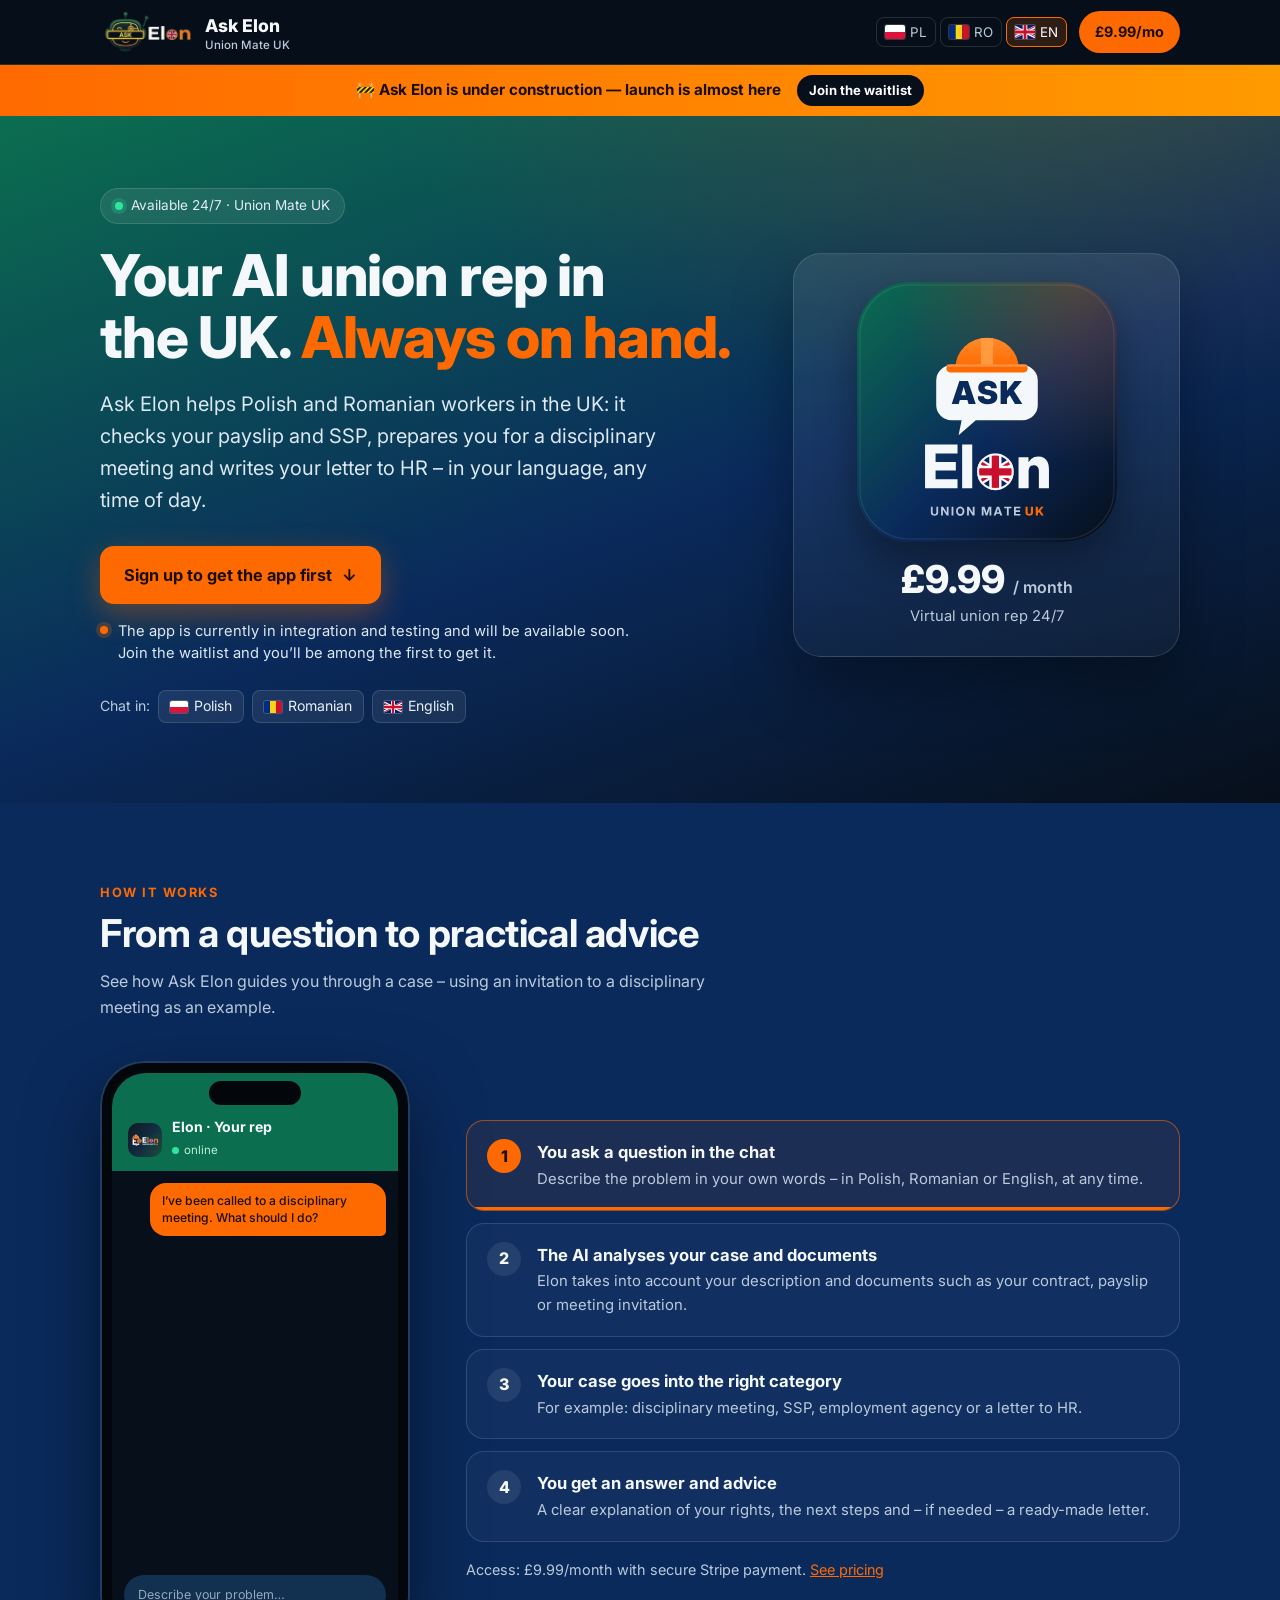
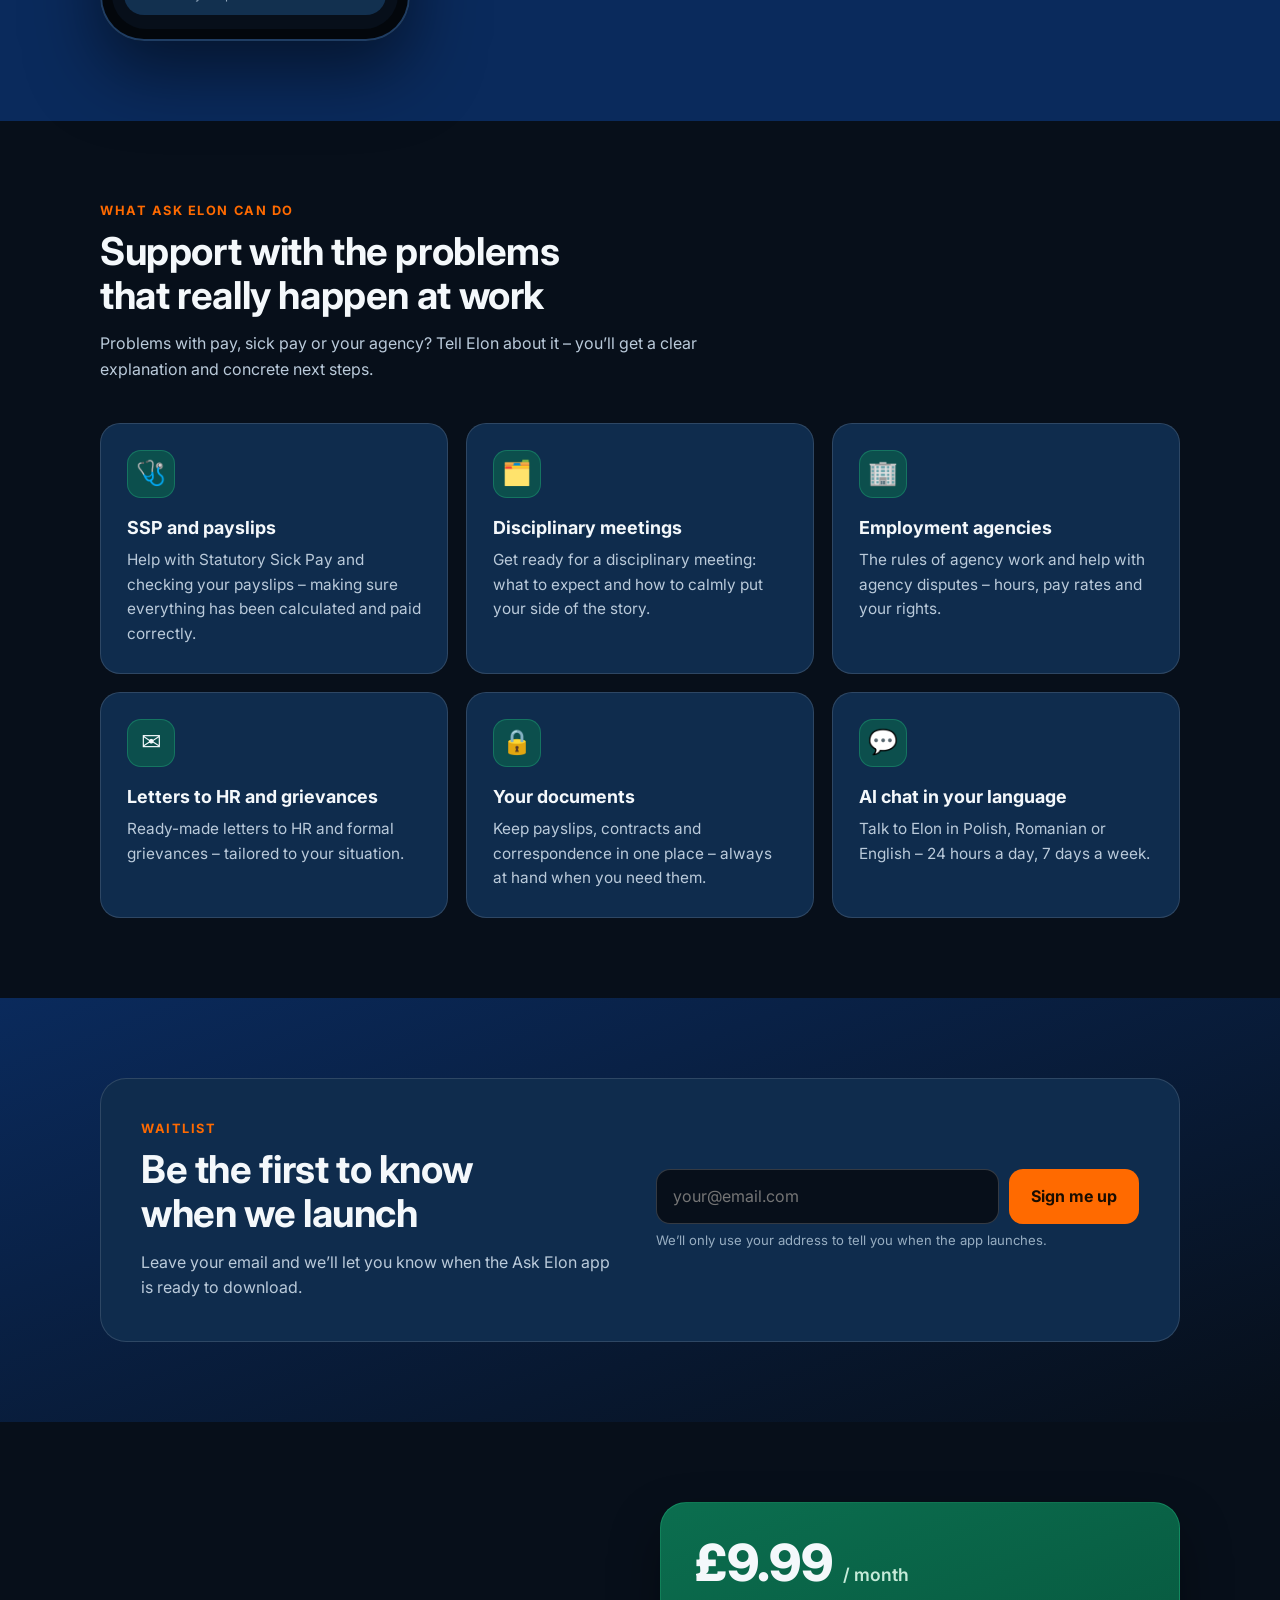
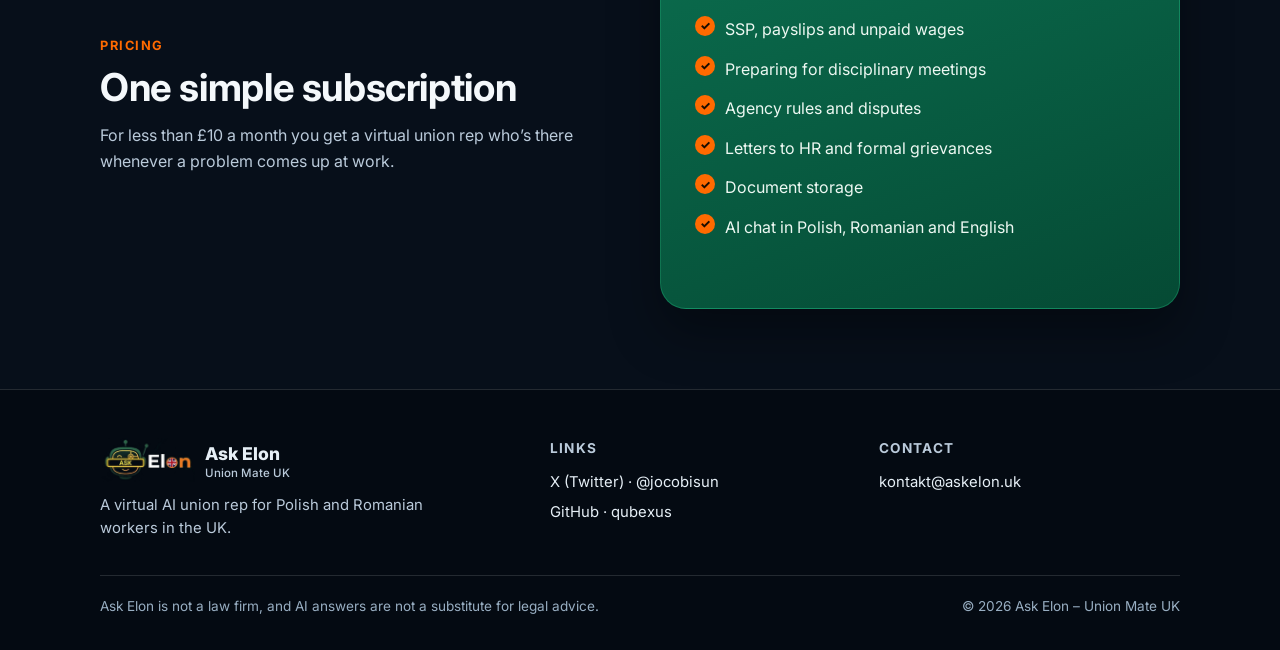
==== index.html @ c4f7a993 "Kontakt: kontakt@askelon.uk; usunięte przyciski Wykup dostęp (cennik i stopka)" ====
<!DOCTYPE html>
<html lang="en">
<head>
<meta charset="utf-8">
<meta name="viewport" content="width=device-width, initial-scale=1">
<title>Ask Elon – Union Mate UK | Your AI union rep in the UK, 24/7</title>
<meta name="description" content="Ask Elon – an AI union rep for Polish and Romanian workers in the UK. SSP, payslips, disciplinary meetings, agencies, letters to HR. 24/7, in Polish, Romanian and English. £9.99/month.">
<meta property="og:title" content="Ask Elon – Union Mate UK">
<meta property="og:description" content="Your AI union rep in the UK, 24/7. £9.99/month.">
<link rel="icon" type="image/png" href="favicon.png">
<link rel="apple-touch-icon" href="favicon.png">
<link rel="preconnect" href="https://fonts.googleapis.com">
<link rel="preconnect" href="https://fonts.gstatic.com" crossorigin>
<link href="https://fonts.googleapis.com/css2?family=Inter:wght@400;500;600;700;800&display=swap" rel="stylesheet">
<style>
:root{--green:#0B6E4F;--orange:#FF6A00;--navy:#0A2A5C;--graphite:#070F1A;--text:#F4F8FB;--muted:#BACADA;--card:#0F2C4D;--line:rgba(255,255,255,.13)}
*{box-sizing:border-box;margin:0;padding:0}
html{scroll-behavior:smooth}
body{font-family:Inter,system-ui,-apple-system,"Segoe UI",Roboto,Arial,sans-serif;background:var(--graphite);color:var(--text);line-height:1.6;-webkit-font-smoothing:antialiased}
a{color:inherit}
.wrap{max-width:1120px;margin:0 auto;padding:0 20px}
.logo{display:block;background:url([data-uri]) center/cover no-repeat}
.brand .logo{width:38px;height:38px;border-radius:10px;flex:none}
.logo-lg{width:100%;max-width:260px;aspect-ratio:1;border-radius:24px;margin:0 auto 18px}
/* nav */
nav{position:sticky;top:0;z-index:10;background:rgba(7,15,26,.88);backdrop-filter:blur(10px);border-bottom:1px solid var(--line)}
nav .wrap{display:flex;align-items:center;justify-content:space-between;height:64px;gap:12px}
.brand{display:flex;align-items:center;gap:10px;text-decoration:none;font-weight:800;font-size:1.1rem;white-space:nowrap}
.brand img{width:38px;height:38px;border-radius:10px}
.brand small{display:block;font-weight:500;font-size:.72rem;color:var(--muted);line-height:1}
.nav-cta{background:var(--orange);color:#1a0d00;text-decoration:none;font-weight:700;font-size:.9rem;padding:9px 16px;border-radius:999px;white-space:nowrap}
/* hero */
header.hero{position:relative;overflow:hidden;background:radial-gradient(1200px 600px at 85% -10%,rgba(255,106,0,.18),transparent 60%),linear-gradient(160deg,var(--green) 0%,var(--navy) 55%,var(--graphite) 100%)}
.hero .wrap{display:grid;grid-template-columns:1.25fr .75fr;gap:48px;align-items:center;padding-top:72px;padding-bottom:80px}
.pill{display:inline-flex;align-items:center;gap:8px;background:rgba(255,255,255,.08);border:1px solid var(--line);padding:6px 14px;border-radius:999px;font-size:.85rem;color:#E1ECF5;margin-bottom:20px}
.dot{width:8px;height:8px;border-radius:50%;background:#2EE59D;box-shadow:0 0 0 4px rgba(46,229,157,.2)}
h1{text-wrap:balance;font-size:clamp(2.1rem,5.2vw,3.6rem);line-height:1.08;font-weight:800;letter-spacing:-.02em}
h1 em{font-style:normal;color:var(--orange)}
.lead{font-size:clamp(1.05rem,2.2vw,1.25rem);color:#DCE8F2;margin:20px 0 30px;max-width:560px}
.btns{display:flex;flex-wrap:wrap;gap:12px;align-items:center}
.btns .btn{min-height:58px;box-sizing:border-box}
.btn{display:inline-flex;align-items:center;justify-content:center;gap:10px;font-weight:700;font-size:1.02rem;padding:15px 24px;border-radius:14px;text-decoration:none;transition:transform .15s,box-shadow .15s}
.btn-primary{background:var(--orange);color:#1a0d00;box-shadow:0 10px 30px rgba(255,106,0,.35)}
.btn-primary:hover{transform:translateY(-2px);box-shadow:0 14px 34px rgba(255,106,0,.45)}
.btn-soon{background:rgba(255,255,255,.06);color:#D3DFEA;border:1.5px dashed rgba(255,255,255,.28);cursor:pointer;text-decoration:none;transition:background .2s,border-color .2s,color .2s}
.btn-soon:hover,.btn-soon:focus-visible{background:rgba(255,255,255,.12);border-color:var(--orange);color:#fff}
.btn-soon .sep{opacity:.7}
.btn-early{text-align:center;background:var(--orange);color:#1a0d00;border:0;cursor:pointer;text-decoration:none;box-shadow:0 10px 30px rgba(255,106,0,.35);transition:transform .15s,box-shadow .15s}
.btn-early:hover,.btn-early:focus-visible{transform:translateY(-2px);box-shadow:0 14px 34px rgba(255,106,0,.45)}
.btn-early:focus-visible{outline:2px solid #fff;outline-offset:3px}
.btn-early .arr{transition:transform .15s}
.btn-early:hover .arr{transform:translateY(2px)}
.cta-note{display:flex;align-items:flex-start;gap:10px;margin-top:16px;max-width:560px;font-size:.92rem;line-height:1.5;color:#DCE8F2}
.cta-note .dot{flex:none;margin-top:6px;background:var(--orange);box-shadow:0 0 0 4px rgba(255,106,0,.22)}
#lista{scroll-margin-top:64px}
.hero-card img.logo-new{display:block;height:auto;border-radius:20.3%;box-shadow:0 18px 40px rgba(0,0,0,.35)}
.badge-soon{background:#FFD3A6;color:#6B2800;font-size:.7rem;font-weight:800;text-transform:uppercase;letter-spacing:.06em;padding:3px 8px;border-radius:6px}
.langs{display:flex;gap:8px;flex-wrap:wrap;margin-top:26px;font-size:.88rem;color:var(--muted)}
.langs>span{display:inline-flex;align-items:center;gap:6px;background:rgba(255,255,255,.07);border:1px solid var(--line);padding:4px 11px;border-radius:8px;color:#E6EFF6}
.hero-card{background:linear-gradient(180deg,rgba(255,255,255,.08),rgba(255,255,255,.03));border:1px solid var(--line);border-radius:28px;padding:28px;text-align:center;box-shadow:0 30px 60px rgba(0,0,0,.35)}
.hero-card img{width:100%;max-width:260px;border-radius:24px;display:block;margin:0 auto 18px}
.hero-card .price{font-size:2.4rem;font-weight:800;line-height:1}
.hero-card .price small{font-size:1rem;font-weight:600;color:var(--muted)}
.hero-card p{color:var(--muted);font-size:.92rem;margin-top:6px}
/* sections */
section{padding:80px 0}
.eyebrow{color:var(--orange);font-weight:700;text-transform:uppercase;letter-spacing:.12em;font-size:.8rem}
h2{text-wrap:balance;max-width:760px;font-size:clamp(1.7rem,3.6vw,2.4rem);line-height:1.15;margin:8px 0 14px;letter-spacing:-.01em}
.sub{color:var(--muted);max-width:640px}
.grid{display:grid;grid-template-columns:repeat(3,1fr);gap:18px;margin-top:40px}
.card{background:var(--card);border:1px solid var(--line);border-radius:20px;padding:26px;transition:border-color .2s,transform .2s}
.card:hover{border-color:rgba(255,106,0,.5);transform:translateY(-3px)}
.icon{width:48px;height:48px;border-radius:14px;display:grid;place-items:center;font-size:1.5rem;background:rgba(11,110,79,.55);border:1px solid rgba(46,229,157,.25);margin-bottom:16px}
.card h3{font-size:1.12rem;margin-bottom:6px}
.card p{color:var(--muted);font-size:.96rem}
/* pricing */
.pricing{display:grid;grid-template-columns:1fr 1fr;gap:40px;align-items:center}
.price-box{background:linear-gradient(160deg,var(--green),#054A34);border-radius:26px;padding:34px;border:1px solid rgba(46,229,157,.25);box-shadow:0 24px 50px rgba(0,0,0,.35)}
.price-box .amount{font-size:3.2rem;font-weight:800;line-height:1}
.price-box .amount small{font-size:1.1rem;color:#C6EBD9;font-weight:600}
.price-box ul{list-style:none;margin:22px 0 26px}
.price-box li{padding:7px 0 7px 30px;position:relative;color:#EDF8F2}
.price-box li::before{content:"✓";position:absolute;left:0;top:6px;width:20px;height:20px;border-radius:50%;background:var(--orange);color:#1a0d00;font-size:.75rem;font-weight:800;display:grid;place-items:center}
.price-box .btn{width:100%}
/* footer */
footer{background:#040A12;border-top:1px solid var(--line);padding:48px 0 32px;font-size:.93rem}
.foot{display:grid;grid-template-columns:1.4fr 1fr 1fr;gap:28px}
footer h4{font-size:.85rem;text-transform:uppercase;letter-spacing:.1em;color:var(--muted);margin-bottom:12px}
footer ul{list-style:none}
footer li{margin:6px 0}
footer a{text-decoration:none;color:#E6EFF6}
footer a:hover{color:var(--orange)}
.disclaimer{margin-top:34px;padding-top:20px;border-top:1px solid var(--line);color:#98AEC2;font-size:.85rem;display:flex;flex-wrap:wrap;justify-content:space-between;gap:10px}
/* how / walkthrough */
.how{background:var(--navy)}
.demo{display:grid;grid-template-columns:auto 1fr;gap:56px;align-items:center;margin-top:40px}
.phone{width:310px;height:580px;border-radius:44px;background:#03070C;padding:12px;box-shadow:0 30px 70px rgba(0,0,0,.5),inset 0 0 0 2px #1F3D63;position:relative}
.phone::before{content:"";position:absolute;top:20px;left:50%;width:92px;height:24px;margin-left:-46px;border-radius:14px;background:#03070C;z-index:3}
.screen{height:100%;border-radius:34px;overflow:hidden;background:var(--graphite);display:flex;flex-direction:column}
.ph-head{display:flex;align-items:center;gap:10px;padding:46px 16px 10px;background:var(--green);flex:none}
.ph-head .logo{width:34px;height:34px;border-radius:10px;flex:none}
.ph-head b{display:block;font-size:.88rem;line-height:1.2}
.ph-head small{font-size:.72rem;color:#B5F2D7}
.ph-head small::before{content:"";display:inline-block;width:7px;height:7px;border-radius:50%;background:#2EE59D;margin-right:5px}
.ph-body{flex:1;min-height:0;overflow:hidden;padding:12px 12px 8px;display:flex;flex-direction:column;gap:8px;font-size:.76rem;line-height:1.42}
.ph-in{flex:none;margin:0 12px 14px;padding:10px 14px;border-radius:999px;background:#12304F;color:#93A8BE;font-size:.78rem}
.bub{max-width:90%;padding:9px 12px;border-radius:16px}
.bub.user{align-self:flex-end;background:var(--orange);color:#1a0d00;border-bottom-right-radius:5px;font-weight:500}
.bub.ai{background:#143A66;border:1px solid var(--line);border-bottom-left-radius:5px}
.bub.ai ul{list-style:none;margin:5px 0}
.bub.ai li{padding-left:13px;position:relative;margin:3px 0}
.bub.ai li::before{content:"";position:absolute;left:2px;top:.6em;width:5px;height:5px;border-radius:50%;background:var(--orange)}
.docs{display:flex;flex-direction:column;gap:6px;align-self:flex-start;position:relative;overflow:hidden;border-radius:12px}
.doc{display:flex;align-items:center;gap:7px;padding:7px 11px;border-radius:10px;background:#0E2E52;border:1px solid var(--line);font-size:.74rem;color:#DAE6F0}
.scan{position:absolute;left:0;top:0;width:100%;height:100%;background:linear-gradient(180deg,transparent,rgba(46,229,157,.35) 45%,rgba(46,229,157,.6) 50%,transparent 55%);transform:translateY(-100%);opacity:0;pointer-events:none}
.cat{align-self:flex-start;display:inline-flex;align-items:center;gap:6px;padding:6px 12px;border-radius:999px;background:rgba(255,106,0,.15);border:1px solid rgba(255,106,0,.6);color:#FFB06B;font-weight:700;font-size:.74rem}
.slot{display:grid}
.slot>*{grid-area:1/1}
.typing{align-self:start;display:inline-flex;gap:5px;padding:12px 14px;border-radius:16px;border-bottom-left-radius:5px;background:#143A66;width:max-content}
.typing i{width:7px;height:7px;border-radius:50%;background:#A9C2DA}
/* states: hidden by default, shown cumulatively by .s1-.s4 on .demo */
.demo .anim{opacity:0;transform:translateY(12px) scale(.97);transition:opacity .5s ease,transform .5s ease}
.demo.s1 .a1,.demo.s2 .a2,.demo.s3 .a3,.demo.s4 .a4{opacity:1;transform:none}
.demo.s4 .typing{opacity:0;transform:scale(.9)}
.demo.s2:not(.s3) .scan{animation:scan 1.6s ease-in-out infinite}
.demo.s2:not(.s4) .typing i{animation:dot 1.2s infinite ease-in-out}
.typing i:nth-child(2){animation-delay:.15s!important}.typing i:nth-child(3){animation-delay:.3s!important}
@keyframes scan{0%{transform:translateY(-100%);opacity:1}100%{transform:translateY(100%);opacity:1}}
@keyframes dot{0%,60%,100%{transform:translateY(0);opacity:.45}30%{transform:translateY(-4px);opacity:1}}
.wsteps{list-style:none;display:flex;flex-direction:column;gap:12px}
.wstep{display:flex;gap:16px;align-items:flex-start;padding:18px 20px;border-radius:18px;border:1px solid var(--line);background:rgba(255,255,255,.03);cursor:pointer;transition:background .3s,border-color .3s;position:relative;overflow:hidden}
.wstep .num{flex:none;display:grid;place-items:center;width:34px;height:34px;border-radius:50%;background:rgba(255,255,255,.08);font-weight:800;transition:background .3s,color .3s}
.wstep h3{font-size:1.04rem;margin-bottom:2px}
.wstep p{color:var(--muted);font-size:.93rem}
.wstep .bar{position:absolute;left:0;bottom:0;height:3px;width:100%;background:var(--orange);transform:scaleX(0);transform-origin:left}
.wstep.active{background:rgba(255,106,0,.08);border-color:rgba(255,106,0,.55)}
.wstep.active .num{background:var(--orange);color:#1a0d00}
.wstep.active .bar{animation:prog var(--dur,3.6s) linear forwards}
.demo.paused .wstep.active .bar{animation-play-state:paused}
@keyframes prog{to{transform:scaleX(1)}}
.how-note{margin-top:16px;color:var(--muted);font-size:.9rem}
.how-note a{color:var(--orange)}
@media (prefers-reduced-motion:reduce){
 .demo .anim,.wstep,.wstep .num{transition:none}
 .scan,.typing{display:none}
 .wstep .bar{display:none}
 .wstep{cursor:default}
 .wstep .num{background:var(--orange);color:#1a0d00}
}
/* build banner */
.build{background:linear-gradient(90deg,var(--orange),#FF9A00);color:#1a0d00}
.build .wrap{display:flex;align-items:center;justify-content:center;gap:10px 16px;flex-wrap:wrap;padding-top:10px;padding-bottom:10px;text-align:center;font-weight:700;font-size:.95rem}
.build a{background:var(--graphite);color:#fff;text-decoration:none;padding:5px 12px;border-radius:999px;font-size:.82rem;white-space:nowrap}
.build a:hover{background:var(--navy)}
/* waitlist */
.waitlist{background:linear-gradient(160deg,var(--navy),var(--graphite))}
.wl-box{background:var(--card);border:1px solid var(--line);border-radius:26px;padding:40px;display:grid;grid-template-columns:1fr 1fr;gap:32px;align-items:center}
.wl-form{display:flex;gap:10px;flex-wrap:wrap}
.wl-form input{flex:1 1 220px;min-width:0;font:inherit;font-size:1rem;padding:14px 16px;border-radius:14px;border:1.5px solid rgba(255,255,255,.18);background:var(--graphite);color:var(--text);outline:none}
.wl-form input:focus{border-color:var(--orange);box-shadow:0 0 0 3px rgba(255,106,0,.25)}
.wl-form input[aria-invalid="true"]{border-color:#FF4D5E}
.wl-form button{flex:0 0 auto;font:inherit;font-weight:700;font-size:1rem;padding:14px 22px;border-radius:14px;border:0;background:var(--orange);color:#1a0d00;cursor:pointer}
.wl-form button:disabled{opacity:.6;cursor:wait}
.wl-msg{margin-top:12px;font-size:.95rem}
.wl-msg:empty{display:none}
.wl-msg.ok{color:#2EE59D}.wl-msg.err{color:#FF8088}.wl-msg.info{color:#FFD3A6}
.wl-note{margin-top:6px;font-size:.82rem;color:#98AEC2}
/* responsive */
@media (max-width:900px){
 .hero .wrap{grid-template-columns:1fr;gap:36px;padding-top:44px;padding-bottom:56px}
 .hero-card{max-width:380px;width:100%;margin:0 auto}
 .grid{grid-template-columns:1fr 1fr}
 .pricing{grid-template-columns:1fr}
 .demo{grid-template-columns:1fr;gap:32px;justify-items:center}
 .wsteps{width:100%;max-width:560px}
 .wl-box{grid-template-columns:1fr;padding:28px}
 .foot{grid-template-columns:1fr 1fr}
 .foot>div:first-child{grid-column:1/-1}
}
@media (max-width:600px){
 section{padding:56px 0}
 .grid{grid-template-columns:1fr}
 .btns .btn{width:100%}
 .nav-cta{padding:8px 13px;font-size:.82rem}
 .brand small{display:none}
 .foot{grid-template-columns:1fr}
 .price-box{padding:26px}
 .wl-box{padding:22px;border-radius:20px}
 .phone{width:300px;height:570px}
 .wstep{padding:14px 16px;gap:12px}
 .wl-form button{width:100%}
 .build .wrap{font-size:.88rem}
 .hero-card{display:flex;align-items:center;gap:18px;text-align:left;padding:18px;border-radius:22px}
 .hero-card .logo-lg{width:110px;max-width:110px;margin:0;border-radius:16px;flex:none}
 .hero-card .price{font-size:1.9rem}
}
/* robot logo in header */
.brand .brand-logo{height:44px;width:auto;border-radius:0;flex:none;display:block}
@media (max-width:600px){.brand .brand-logo{height:36px}}
/* language switcher */
.lang-sw{display:flex;gap:4px;margin-left:auto}
.lang-sw button{display:inline-flex;align-items:center;gap:5px;background:transparent;border:1px solid var(--line);color:var(--muted);font:700 .76rem/1 inherit;font-family:inherit;padding:6px 8px;border-radius:8px;cursor:pointer;transition:background .2s,border-color .2s,color .2s}
.lang-sw button:hover{color:#fff;border-color:rgba(255,255,255,.3)}
.lang-sw button[aria-pressed="true"]{background:rgba(255,106,0,.16);border-color:var(--orange);color:#fff}
.lang-sw button:focus-visible{outline:2px solid var(--orange);outline-offset:2px}
.flag{width:20px;height:14px;border-radius:2px;flex:none;display:block;box-shadow:0 0 0 1px rgba(255,255,255,.18)}
.langs .flag{width:18px;height:12px}
@media (max-width:600px){.lang-sw{gap:3px}.lang-sw button{padding:5px 5px;gap:4px;font-size:.7rem}.lang-sw .flag{width:18px;height:12px}nav .wrap{gap:8px}.nav-cta{padding:8px 11px}}
@media (max-width:420px){.brand>span{position:absolute;width:1px;height:1px;overflow:hidden;clip:rect(0 0 0 0);white-space:nowrap}}
@media (max-width:330px){.lang-sw .code{display:none}}
</style>
</head>
<body>
<svg width="0" height="0" style="position:absolute" aria-hidden="true" focusable="false">
 <symbol id="f-pl" viewBox="0 0 30 20" preserveAspectRatio="none"><rect width="30" height="10" fill="#fff"/><rect y="10" width="30" height="10" fill="#DC143C"/></symbol>
 <symbol id="f-ro" viewBox="0 0 30 20" preserveAspectRatio="none"><rect width="10" height="20" fill="#002B7F"/><rect x="10" width="10" height="20" fill="#FCD116"/><rect x="20" width="10" height="20" fill="#CE1126"/></symbol>
 <symbol id="f-gb" viewBox="0 0 60 30" preserveAspectRatio="xMidYMid slice"><clipPath id="gb-s"><path d="M0,0v30h60V0z"/></clipPath><clipPath id="gb-t"><path d="M30,15h30v15zv15H0zH0V0zV0h30z"/></clipPath><g clip-path="url(#gb-s)"><path d="M0,0v30h60V0z" fill="#012169"/><path d="M0,0 60,30M60,0 0,30" stroke="#fff" stroke-width="6"/><path d="M0,0 60,30M60,0 0,30" clip-path="url(#gb-t)" stroke="#C8102E" stroke-width="4"/><path d="M30,0v30M0,15h60" stroke="#fff" stroke-width="10"/><path d="M30,0v30M0,15h60" stroke="#C8102E" stroke-width="6"/></g></symbol>
</svg>

<nav>
 <div class="wrap">
  <a class="brand" href="#top"><img class="brand-logo" src="logo.webp" width="400" height="185" alt="Ask Elon logo" data-i18n-attr="alt:nav.logo"><span>Ask Elon<small>Union Mate UK</small></span></a>
  <div class="lang-sw" role="group" aria-label="Choose language" data-i18n-attr="aria-label:lang.group"><button type="button" data-lang="pl" lang="pl" aria-label="Polski" aria-pressed="false"><svg class="flag" aria-hidden="true" focusable="false"><use href="#f-pl"/></svg><span class="code">PL</span></button><button type="button" data-lang="ro" lang="ro" aria-label="Română" aria-pressed="false"><svg class="flag" aria-hidden="true" focusable="false"><use href="#f-ro"/></svg><span class="code">RO</span></button><button type="button" data-lang="en" lang="en" aria-label="English" aria-pressed="true"><svg class="flag" aria-hidden="true" focusable="false"><use href="#f-gb"/></svg><span class="code">EN</span></button></div>
  <a class="nav-cta" href="https://buy.stripe.com/5kQ6oIcjCf1m0SWfUYejK04" data-i18n="nav.cta">£9.99/mo</a>
 </div>
</nav>

<div class="build" role="status">
 <div class="wrap"><span data-i18n="build.text">🚧 Ask Elon is under construction — launch is almost here</span><a href="#lista" data-i18n="build.link">Join the waitlist</a></div>
</div>

<header class="hero" id="top">
 <div class="wrap">
  <div>
   <div class="pill"><span class="dot"></span><span data-i18n="hero.pill">Available 24/7 · Union Mate UK</span></div>
   <h1 data-i18n="hero.h1">Your AI union rep in the&nbsp;UK. <em>Always on hand.</em></h1>
   <p class="lead" data-i18n="hero.lead">Ask Elon helps Polish and Romanian workers in the UK: it checks your payslip and SSP, prepares you for a disciplinary meeting and writes your letter to HR – in your language, any time of day.</p>
   <div class="btns">
    <!-- LINK DO SKLEPU: gdy aplikacja będzie w App Store / Google Play, zamień poniższy przycisk „Zapisz się…” (prowadzi do listy oczekujących #lista) na link do sklepu, np.
         <a class="btn btn-primary" href="TUTAJ_WKLEJ_LINK_DO_SKLEPU">Pobierz aplikację</a> — i usuń akapit .cta-note pod przyciskami. -->
    <a class="btn btn-early" href="#lista" id="cta-early" title="Join the waitlist – we’ll let you know as soon as the app is ready" data-i18n-attr="title:cta.title"><span data-i18n="cta.btn">Sign up to get the app first</span><span class="arr" aria-hidden="true">↓</span></a>
   </div>
   <p class="cta-note"><span class="dot" aria-hidden="true"></span><span data-i18n="cta.note">The app is currently in integration and testing and will be available soon. Join the waitlist and you’ll be among the first to get it.</span></p>
   <div class="langs"><span data-i18n="hero.talk" style="background:none;border:0;padding:4px 0;color:inherit">Chat in:</span><span><svg class="flag" aria-hidden="true" focusable="false"><use href="#f-pl"/></svg><b data-i18n="hero.l.pl" style="font-weight:inherit">Polish</b></span><span><svg class="flag" aria-hidden="true" focusable="false"><use href="#f-ro"/></svg><b data-i18n="hero.l.ro" style="font-weight:inherit">Romanian</b></span><span><svg class="flag" aria-hidden="true" focusable="false"><use href="#f-gb"/></svg><b data-i18n="hero.l.en" style="font-weight:inherit">English</b></span></div>
  </div>
  <div class="hero-card">
   <img class="logo-lg logo-new" src="logo-proposal.svg" width="512" height="512" alt="Ask Elon – Union Mate UK">
   <div>
    <div class="price">£9.99 <small data-i18n="per.month">/ month</small></div>
    <p data-i18n="hero.card">Virtual union rep 24/7</p>
   </div>
  </div>
 </div>
</header>

<section class="how" id="jak">
 <div class="wrap">
  <div class="eyebrow" data-i18n="how.eyebrow">How it works</div>
  <h2 data-i18n="how.h2">From a question to practical advice</h2>
  <p class="sub" data-i18n="how.sub">See how Ask Elon guides you through a case – using an invitation to a disciplinary meeting as an example.</p>
  <noscript><style>.demo .anim{opacity:1;transform:none}.demo .typing{display:none}</style></noscript>
  <div class="demo" id="demo">
   <div class="phone" aria-hidden="true">
    <div class="screen">
     <div class="ph-head"><span class="logo"></span><div><b data-i18n="ph.head">Elon · Your rep</b><small>online</small></div></div>
     <div class="ph-body">
      <div class="bub user anim a1" data-i18n="ph.user">I’ve been called to a disciplinary meeting. What should I do?</div>
      <div class="docs anim a2"><div class="doc" data-i18n="ph.doc1">📄 Meeting invitation.pdf</div><div class="doc" data-i18n="ph.doc2">📄 Employment contract.pdf</div><div class="scan"></div></div>
      <div class="cat anim a3" data-i18n="ph.cat">🏷️ Disciplinary meeting</div>
      <div class="slot">
       <div class="typing anim a2"><i></i><i></i><i></i></div>
       <div class="bub ai anim a4" data-i18n="ph.ai">Stay calm – you have clear rights:<ul><li>You can bring a colleague or a trade union rep with you.</li><li>Ask for the allegations and evidence in writing before the meeting.</li><li>Write down your version of events, with dates.</li></ul>Shall I prepare your statement?</div>
      </div>
     </div>
     <div class="ph-in" data-i18n="ph.in">Describe your problem…</div>
    </div>
   </div>
   <div>
    <ol class="wsteps">
     <li class="wstep" data-step="1"><span class="num">1</span><div><h3 data-i18n="step1.h">You ask a question in the chat</h3><p data-i18n="step1.p">Describe the problem in your own words – in Polish, Romanian or English, at any time.</p></div><span class="bar"></span></li>
     <li class="wstep" data-step="2"><span class="num">2</span><div><h3 data-i18n="step2.h">The AI analyses your case and documents</h3><p data-i18n="step2.p">Elon takes into account your description and documents such as your contract, payslip or meeting invitation.</p></div><span class="bar"></span></li>
     <li class="wstep" data-step="3"><span class="num">3</span><div><h3 data-i18n="step3.h">Your case goes into the right category</h3><p data-i18n="step3.p">For example: disciplinary meeting, SSP, employment agency or a letter to HR.</p></div><span class="bar"></span></li>
     <li class="wstep" data-step="4"><span class="num">4</span><div><h3 data-i18n="step4.h">You get an answer and advice</h3><p data-i18n="step4.p">A clear explanation of your rights, the next steps and – if needed – a ready-made letter.</p></div><span class="bar"></span></li>
    </ol>
    <p class="how-note" data-i18n="how.note">Access: £9.99/month with secure Stripe payment. <a href="#cena">See pricing</a></p>
   </div>
  </div>
 </div>
</section>

<section id="funkcje">
 <div class="wrap">
  <div class="eyebrow" data-i18n="feat.eyebrow">What Ask Elon can do</div>
  <h2 data-i18n="feat.h2">Support with the problems that really happen at work</h2>
  <p class="sub" data-i18n="feat.sub">Problems with pay, sick pay or your agency? Tell Elon about it – you’ll get a clear explanation and concrete next steps.</p>
  <div class="grid">
   <div class="card"><div class="icon">🩺</div><h3 data-i18n="card1.h">SSP and payslips</h3><p data-i18n="card1.p">Help with Statutory Sick Pay and checking your payslips – making sure everything has been calculated and paid correctly.</p></div>
   <div class="card"><div class="icon">🗂️</div><h3 data-i18n="card2.h">Disciplinary meetings</h3><p data-i18n="card2.p">Get ready for a disciplinary meeting: what to expect and how to calmly put your side of the story.</p></div>
   <div class="card"><div class="icon">🏢</div><h3 data-i18n="card3.h">Employment agencies</h3><p data-i18n="card3.p">The rules of agency work and help with agency disputes – hours, pay rates and your rights.</p></div>
   <div class="card"><div class="icon">✉️</div><h3 data-i18n="card4.h">Letters to HR and grievances</h3><p data-i18n="card4.p">Ready-made letters to HR and formal grievances – tailored to your situation.</p></div>
   <div class="card"><div class="icon">🔒</div><h3 data-i18n="card5.h">Your documents</h3><p data-i18n="card5.p">Keep payslips, contracts and correspondence in one place – always at hand when you need them.</p></div>
   <div class="card"><div class="icon">💬</div><h3 data-i18n="card6.h">AI chat in your language</h3><p data-i18n="card6.p">Talk to Elon in Polish, Romanian or English – 24 hours a day, 7 days a week.</p></div>
  </div>
 </div>
</section>

<section class="waitlist" id="lista">
 <div class="wrap">
  <div class="wl-box">
   <div>
    <div class="eyebrow" data-i18n="wl.eyebrow">Waitlist</div>
    <h2 data-i18n="wl.h2">Be the first to know when we launch</h2>
    <p class="sub" data-i18n="wl.sub">Leave your email and we’ll let you know when the Ask Elon app is ready to download.</p>
   </div>
   <div>
    <!-- Lokalnie (127.0.0.1/localhost) formularz wysyła POST na /api/waitlist. Na publicznym hostingu zapisuje adres w formularzu Google Piotra (w tle); gdy to się nie uda, otwiera mailto: do jocobisun@gmail.com. -->
    <form class="wl-form" id="wl-form" action="/api/waitlist" method="post" novalidate>
     <label for="wl-email" class="sr-only" style="position:absolute;left:-9999px" data-i18n="wl.label">Email address</label>
     <input id="wl-email" name="email" type="email" inputmode="email" autocomplete="email" placeholder="your@email.com" data-i18n-attr="placeholder:wl.ph" required maxlength="254">
     <button type="submit" id="wl-btn" data-i18n="wl.btn">Sign me up</button>
    </form>
    <p class="wl-msg" id="wl-msg" aria-live="polite"></p>
    <p class="wl-note" data-i18n="wl.note">We’ll only use your address to tell you when the app launches.</p>
   </div>
  </div>
 </div>
</section>

<section id="cena">
 <div class="wrap pricing">
  <div>
   <div class="eyebrow" data-i18n="price.eyebrow">Pricing</div>
   <h2 data-i18n="price.h2">One simple subscription</h2>
   <p class="sub" data-i18n="price.sub">For less than £10 a month you get a virtual union rep who’s there whenever a problem comes up at work.</p>
  </div>
  <div class="price-box">
   <div class="amount">£9.99 <small data-i18n="per.month">/ month</small></div>
   <ul>
    <li data-i18n="price.li1">SSP, payslips and unpaid wages</li>
    <li data-i18n="price.li2">Preparing for disciplinary meetings</li>
    <li data-i18n="price.li3">Agency rules and disputes</li>
    <li data-i18n="price.li4">Letters to HR and formal grievances</li>
    <li data-i18n="price.li5">Document storage</li>
    <li data-i18n="price.li6">AI chat in Polish, Romanian and English</li>
   </ul>
  </div>
 </div>
</section>

<footer id="kontakt">
 <div class="wrap">
  <div class="foot">
   <div>
    <a class="brand" href="#top"><img class="brand-logo" src="logo.webp" width="400" height="185" alt="Ask Elon logo" data-i18n-attr="alt:nav.logo"><span>Ask Elon<small>Union Mate UK</small></span></a>
    <p style="color:var(--muted);margin-top:12px;max-width:340px" data-i18n="foot.desc">A virtual AI union rep for Polish and Romanian workers in the UK.</p>
   </div>
   <div>
    <h4 data-i18n="foot.links">Links</h4>
    <ul>
     <li><a href="https://x.com/jocobisun" target="_blank" rel="noopener">X (Twitter) · @jocobisun</a></li>
     <li><a href="https://github.com/qubexus" target="_blank" rel="noopener">GitHub · qubexus</a></li>
     <!-- STRONA EMERGENT: gdy aplikacja będzie miała publiczny adres w Emergent, wklej tu:
          <li><a href="TUTAJ_WKLEJ_LINK_EMERGENT" target="_blank" rel="noopener">Aplikacja w Emergent</a></li> -->
    </ul>
   </div>
   <div>
    <h4 data-i18n="foot.contact">Contact</h4>
    <ul>
     <li><a href="mailto:kontakt@askelon.uk">kontakt@askelon.uk</a></li>
    </ul>
   </div>
  </div>
  <div class="disclaimer">
   <span data-i18n="foot.disc">Ask Elon is not a law firm, and AI answers are not a substitute for legal advice.</span>
   <span>© 2026 Ask Elon – Union Mate UK</span>
  </div>
 </div>
</footer>
<script>
(function(){
 var T={
 ro:{
  'meta.title':'Ask Elon – Union Mate UK | Delegatul tău sindical AI în UK, 24/7',
  'meta.desc':'Ask Elon – delegat sindical AI pentru polonezii și românii care lucrează în UK. SSP, fluturași de salariu, ședințe disciplinare, agenții, scrisori către HR. 24/7, în poloneză, română și engleză. £9.99/lună.',
  'nav.logo':'Sigla Ask Elon','lang.group':'Alege limba','nav.cta':'£9.99/lună',
  'build.text':'🚧 Ask Elon este în construcție — lansarea e aproape','build.link':'Înscrie-te pe listă',
  'hero.pill':'Disponibil 24/7 · Union Mate UK',
  'hero.h1':'Delegatul tău sindical AI în&nbsp;UK. <em>Mereu la îndemână.</em>',
  'hero.lead':'Ask Elon îi ajută pe polonezii și românii care lucrează în Marea Britanie: îți verifică fluturașul de salariu și SSP-ul, te pregătește pentru ședința disciplinară și îți scrie scrisoarea către HR – în limba ta, la orice oră.',
  'btn.buy':'Abonează-te – £9.99/lună','cta.title':'Înscrie-te pe lista de așteptare – te anunțăm imediat ce aplicația e gata','cta.btn':'Înscrie-te și primește aplicația printre primii','cta.note':'Aplicația este acum în faza de integrare și testare și va fi disponibilă în curând. Înscrie-te pe listă și o vei primi printre primii.',
  'hero.talk':'Vorbește în:','hero.l.pl':'poloneză','hero.l.ro':'română','hero.l.en':'engleză',
  'per.month':'/ lună','hero.card':'Delegat sindical virtual 24/7',
  'how.eyebrow':'Cum funcționează','how.h2':'De la întrebare la un sfat concret',
  'how.sub':'Vezi cum te ghidează Ask Elon prin cazul tău – pe exemplul unei convocări la o ședință disciplinară.',
  'ph.head':'Elon · Delegatul tău','ph.user':'Am primit o convocare la o ședință disciplinară. Ce fac?',
  'ph.doc1':'📄 Convocare la ședință.pdf','ph.doc2':'📄 Contract de muncă.pdf','ph.cat':'🏷️ Ședință disciplinară',
  'ph.ai':'Fii calm, ai drepturi clare:<ul><li>Poți veni însoțit de un coleg sau de un reprezentant sindical.</li><li>Cere în scris acuzațiile și dovezile înainte de ședință.</li><li>Notează-ți versiunea ta a evenimentelor, cu date.</li></ul>Să-ți pregătesc declarația?',
  'ph.in':'Descrie-ți problema…',
  'step1.h':'Utilizatorul pune o întrebare în chat','step1.p':'Îți descrii problema cu propriile cuvinte – în poloneză, română sau engleză, la orice oră.',
  'step2.h':'AI-ul analizează cazul și documentele','step2.p':'Elon ține cont de descrierea ta și de documente precum contractul, fluturașul de salariu sau convocarea.',
  'step3.h':'Cazul ajunge în categoria potrivită','step3.p':'De ex. ședință disciplinară, SSP, agenție de muncă sau scrisoare către HR.',
  'step4.h':'Utilizatorul primește un răspuns și un sfat','step4.p':'O explicație clară a drepturilor tale, pașii următori și – dacă e nevoie – o scrisoare gata făcută.',
  'how.note':'Acces: £9.99/lună, cu plată securizată prin Stripe. <a href="#cena">Vezi prețul</a>',
  'feat.eyebrow':'Ce poate face Ask Elon','feat.h2':'Sprijin în situațiile care chiar se întâmplă la muncă',
  'feat.sub':'Probleme cu salariul, concediul medical sau agenția? Descrie-i-le lui Elon – primești o explicație clară și pașii concreți de urmat.',
  'card1.h':'SSP și fluturași de salariu','card1.p':'Ajutor cu indemnizația de boală (Statutory Sick Pay) și verificarea fluturașilor de salariu – dacă totul a fost calculat și plătit corect.',
  'card2.h':'Ședințe disciplinare','card2.p':'Pregătire pentru ședința disciplinară: la ce să te aștepți și cum să-ți prezinți calm versiunea.',
  'card3.h':'Agenții de muncă','card3.p':'Regulile muncii prin agenție și ajutor în disputele cu agenția – ore, tarife, drepturile tale.',
  'card4.h':'Scrisori către HR și plângeri','card4.p':'Scrisori gata făcute către departamentul HR și plângeri formale (grievance) – adaptate situației tale.',
  'card5.h':'Documentele tale','card5.p':'Păstrează fluturașii de salariu, contractele și corespondența într-un singur loc – mereu la îndemână când ai nevoie de ele.',
  'card6.h':'Chat AI în limba ta','card6.p':'Vorbește cu Elon în poloneză, română sau engleză – 24 de ore din 24, 7 zile din 7.',
  'wl.eyebrow':'Listă de așteptare','wl.h2':'Fii printre primii când lansăm',
  'wl.sub':'Lasă-ne adresa de e-mail și te anunțăm când aplicația Ask Elon va fi gata de descărcat.',
  'wl.label':'Adresă de e-mail','wl.ph':'adresa.ta@email.com','wl.btn':'Înscrie-mă',
  'wl.note':'Vom folosi adresa ta doar ca să te anunțăm când se lansează aplicația.',
  'price.eyebrow':'Preț','price.h2':'Un singur abonament, simplu',
  'price.sub':'Pentru mai puțin de £10 pe lună ai un delegat sindical virtual, disponibil oricând apare o problemă la muncă.',
  'price.li1':'SSP, fluturași de salariu și salarii restante','price.li2':'Pregătire pentru ședințele disciplinare','price.li3':'Reguli și dispute cu agențiile de muncă',
  'price.li4':'Scrisori către HR și plângeri formale','price.li5':'Păstrarea documentelor','price.li6':'Chat AI în poloneză, română și engleză',
  'foot.desc':'Delegat sindical virtual AI pentru lucrătorii polonezi și români din Marea Britanie.',
  'foot.links':'Linkuri','foot.contact':'Contact','foot.buy':'Abonează-te',
  'foot.disc':'Ask Elon nu este o firmă de avocatură, iar răspunsurile AI nu înlocuiesc consultanța juridică.'
 },
 pl:{ "nav.cta": "£9.99/mies.", "build.text": "🚧 Ask Elon jest w budowie — finał już blisko", "build.link": "Zapisz się na listę", "hero.pill": "Dostępny 24/7 · Union Mate UK", "hero.h1": "Twój delegat związkowy AI w&nbsp;UK. <em>Zawsze pod ręką.</em>", "hero.lead": "Ask Elon pomaga Polakom i Rumunom pracującym w Wielkiej Brytanii: sprawdzi payslip i SSP, przygotuje Cię do rozmowy dyscyplinarnej i napisze pismo do HR – w Twoim języku, o każdej porze.", "btn.buy": "Wykup dostęp – £9.99/mies.", "cta.btn": "Zapisz się i odbierz aplikację wśród pierwszych", "cta.note": "Aplikacja jest teraz na etapie integracji i testów – będzie dostępna już wkrótce. Zapisz się na listę, a dostaniesz ją wśród pierwszych.", "hero.talk": "Rozmawiaj po:", "hero.l.pl": "polsku", "hero.l.ro": "rumuńsku", "hero.l.en": "angielsku", "per.month": "/ miesiąc", "hero.card": "Wirtualny delegat związkowy 24/7", "how.eyebrow": "Jak to działa", "how.h2": "Od pytania do konkretnej porady", "how.sub": "Zobacz, jak Ask Elon prowadzi Cię przez sprawę – na przykładzie wezwania na rozmowę dyscyplinarną.", "ph.head": "Elon · Twój delegat", "ph.user": "Dostałem wezwanie na rozmowę dyscyplinarną. Co robić?", "ph.doc1": "📄 Wezwanie na spotkanie.pdf", "ph.doc2": "📄 Umowa o pracę.pdf", "ph.cat": "🏷️ Rozmowa dyscyplinarna", "ph.ai": "Spokojnie, masz konkretne prawa:\n        <ul>\n         <li>Możesz przyjść z kolegą z pracy lub przedstawicielem związku.</li>\n         <li>Poproś na piśmie o zarzuty i dowody przed spotkaniem.</li>\n         <li>Spisz swoją wersję wydarzeń z datami.</li>\n        </ul>Przygotować Twoje oświadczenie?", "ph.in": "Opisz swój problem…", "step1.h": "Użytkownik zadaje pytanie w czacie", "step1.p": "Opisujesz problem własnymi słowami – po polsku, rumuńsku lub angielsku, o dowolnej porze.", "step2.h": "AI analizuje sprawę i dokumenty", "step2.p": "Elon bierze pod uwagę Twój opis oraz dokumenty, takie jak umowa, payslip czy wezwanie.", "step3.h": "Sprawa trafia do odpowiedniej kategorii", "step3.p": "Np. rozmowa dyscyplinarna, SSP, agencja pracy albo pismo do HR.", "step4.h": "Użytkownik dostaje odpowiedź i poradę", "step4.p": "Jasne wyjaśnienie Twoich praw, kolejne kroki i – jeśli trzeba – gotowe pismo.", "how.note": "Dostęp: £9.99/mies. przez bezpieczną płatność Stripe. <a href=\"#cena\">Zobacz cenę</a>", "feat.eyebrow": "Co potrafi Ask Elon", "feat.h2": "Wsparcie w sprawach, które naprawdę się zdarzają w pracy", "feat.sub": "Problem z wypłatą, chorobowym albo agencją? Opisz go Elonowi – dostaniesz jasne wyjaśnienie i konkretne kolejne kroki.", "card1.h": "SSP i payslipy", "card1.p": "Pomoc z chorobowym (Statutory Sick Pay) i sprawdzanie payslipów – czy wszystko zostało policzone i wypłacone.", "card2.h": "Rozmowy dyscyplinarne", "card2.p": "Przygotowanie do spotkania dyscyplinarnego: czego się spodziewać i jak spokojnie przedstawić swoją wersję.", "card3.h": "Agencje pracy", "card3.p": "Zasady pracy przez agencję i pomoc w sporach z agencją – godziny, stawki, Twoje prawa.", "card4.h": "Pisma do HR i skargi", "card4.p": "Gotowe pisma do działu HR i formalne skargi (grievance) – dopasowane do Twojej sytuacji.", "card5.h": "Twoje dokumenty", "card5.p": "Przechowuj payslipy, umowy i korespondencję w jednym miejscu – zawsze pod ręką, gdy będą potrzebne.", "card6.h": "Czat AI w Twoim języku", "card6.p": "Rozmawiaj z Elonem po polsku, rumuńsku lub angielsku – 24 godziny na dobę, 7 dni w tygodniu.", "wl.eyebrow": "Lista oczekujących", "wl.h2": "Bądź pierwszy, gdy wystartujemy", "wl.sub": "Zostaw e-mail, a damy Ci znać, gdy aplikacja Ask Elon będzie gotowa do pobrania.", "wl.label": "Adres e-mail", "wl.btn": "Zapisz mnie", "wl.note": "Użyjemy Twojego adresu tylko po to, by poinformować Cię o starcie aplikacji.", "price.eyebrow": "Cena", "price.h2": "Jedna prosta subskrypcja", "price.sub": "Za mniej niż £10 miesięcznie masz wirtualnego delegata związkowego, który jest dostępny zawsze, gdy w pracy pojawia się problem.", "price.li1": "SSP, payslipy i zaległe wynagrodzenie", "price.li2": "Przygotowanie do rozmów dyscyplinarnych", "price.li3": "Zasady i spory z agencjami pracy", "price.li4": "Pisma do HR i formalne skargi", "price.li5": "Przechowywanie dokumentów", "price.li6": "Czat AI po polsku, rumuńsku i angielsku", "foot.desc": "Wirtualny delegat związkowy AI dla polskich i rumuńskich pracowników w Wielkiej Brytanii.", "foot.links": "Linki", "foot.contact": "Kontakt", "foot.buy": "Wykup dostęp", "foot.disc": "Ask Elon nie jest kancelarią prawną, a odpowiedzi AI nie zastępują porady prawnej.", "nav.logo": "Logo Ask Elon", "lang.group": "Wybierz język", "cta.title": "Zapisz się na listę oczekujących – damy znać, gdy tylko aplikacja będzie gotowa", "wl.ph": "twoj@email.com", "meta.title": "Ask Elon – Union Mate UK | Twój delegat związkowy AI w UK, 24/7", "meta.desc": "Ask Elon – delegat związkowy AI dla Polaków i Rumunów pracujących w UK. SSP, payslipy, rozmowy dyscyplinarne, agencje, pisma do HR. 24/7, po polsku, rumuńsku i angielsku. £9.99/mies." }};
 var MSG={
 pl:{'f.invalid':'Wpisz poprawny adres e-mail, np. jan@gmail.com.',
  'f.file':'Formularz działa dopiero na stronie uruchomionej na serwerze. Na razie napisz do nas: jocobisun@gmail.com.',
  'f.saving':'Zapisuję…','f.dup':'Ten adres jest już na liście — damy znać przy starcie!',
  'f.ok':'Dziękujemy! Jesteś na liście. Damy Ci znać, gdy Ask Elon wystartuje.',
  'f.bad':'Ten adres e-mail wygląda na niepoprawny. Sprawdź go i spróbuj ponownie.',
  'f.inactive':'Zapisy nie są tu jeszcze aktywne. Napisz do nas: jocobisun@gmail.com.',
  'f.err':'Coś poszło nie tak. Spróbuj ponownie za chwilę.',
  'f.conn':'Nie udało się połączyć z serwerem zapisów. Spróbuj później albo napisz: jocobisun@gmail.com.',
  'mail.subject':'Zapis na listę oczekujących Ask Elon',
  'mail.body':'Cześć, proszę o zapisanie mnie na listę oczekujących Ask Elon.\nMój adres e-mail: ',
  'mail.note1':'Zapisy online nie są jeszcze aktywne, więc Twój adres nie został zapisany. Otwieramy Twój program pocztowy z gotową wiadomością — wystarczy ją wysłać. Jeśli się nie otworzył, ',
  'mail.link':'kliknij tutaj','mail.note2':' albo napisz na jocobisun@gmail.com.'},
 ro:{'f.invalid':'Introdu o adresă de e-mail validă, de ex. ion@gmail.com.',
  'f.file':'Formularul funcționează doar când pagina rulează pe un server. Deocamdată scrie-ne la: jocobisun@gmail.com.',
  'f.saving':'Se salvează…','f.dup':'Această adresă este deja pe listă — te anunțăm la lansare!',
  'f.ok':'Mulțumim! Ești pe listă. Te anunțăm când se lansează Ask Elon.',
  'f.bad':'Această adresă de e-mail pare greșită. Verific-o și încearcă din nou.',
  'f.inactive':'Înscrierile nu sunt încă active aici. Scrie-ne la: jocobisun@gmail.com.',
  'f.err':'Ceva n-a mers bine. Încearcă din nou peste câteva momente.',
  'f.conn':'Nu ne-am putut conecta la serverul de înscrieri. Încearcă mai târziu sau scrie-ne la: jocobisun@gmail.com.',
  'mail.subject':'Înscriere pe lista de așteptare Ask Elon',
  'mail.body':'Bună ziua, vă rog să mă înscrieți pe lista de așteptare Ask Elon.\nAdresa mea de e-mail: ',
  'mail.note1':'Înscrierile online nu sunt încă active, așa că adresa ta nu a fost salvată. Îți deschidem programul de e-mail cu un mesaj pregătit — trebuie doar să-l trimiți. Dacă nu s-a deschis, ',
  'mail.link':'apasă aici','mail.note2':' sau scrie-ne la jocobisun@gmail.com.'},
 en:{'f.invalid':'Enter a valid email address, e.g. john@gmail.com.',
  'f.file':'The form only works when the page is running on a server. For now, email us at: jocobisun@gmail.com.',
  'f.saving':'Saving…','f.dup':'This address is already on the list — we’ll let you know at launch!',
  'f.ok':'Thank you! You’re on the list. We’ll let you know when Ask Elon launches.',
  'f.bad':'This email address doesn’t look right. Please check it and try again.',
  'f.inactive':'Sign-ups aren’t active here yet. Email us at: jocobisun@gmail.com.',
  'f.err':'Something went wrong. Please try again in a moment.',
  'f.conn':'We couldn’t reach the sign-up server. Try again later or email us at: jocobisun@gmail.com.',
  'mail.subject':'Ask Elon waitlist sign-up',
  'mail.body':'Hi, please add me to the Ask Elon waitlist.\nMy email address: ',
  'mail.note1':'Online sign-ups aren’t active yet, so your address has not been saved. We’re opening your email app with a ready-made message — just send it. If it didn’t open, ',
  'mail.link':'click here','mail.note2':' or email us at jocobisun@gmail.com.'}};
 var LANGS=['en','pl','ro'],DEF='en',KEY='askelon-lang',cur=DEF;
 var desc=document.querySelector('meta[name="description"]');
 var ORIG={'meta.title':document.title,'meta.desc':desc?desc.getAttribute('content'):''};
 var els=[].slice.call(document.querySelectorAll('[data-i18n]'));
 els.forEach(function(el){ORIG[el.getAttribute('data-i18n')]=el.innerHTML;});
 var attrEls=[].slice.call(document.querySelectorAll('[data-i18n-attr]'));
 attrEls.forEach(function(el){el.getAttribute('data-i18n-attr').split(';').forEach(function(p){var kv=p.split(':');ORIG[kv[1]]=el.getAttribute(kv[0]);});});
 function tr(k){return (T[cur]&&T[cur][k]!=null)?T[cur][k]:ORIG[k];}
 window.askElonMsg=function(k){return (MSG[cur]&&MSG[cur][k])||MSG[DEF][k]||k;};
 function apply(l,save){
  if(LANGS.indexOf(l)<0)l=DEF;cur=l;
  document.documentElement.lang=l;
  els.forEach(function(el){var v=tr(el.getAttribute('data-i18n'));if(v!=null&&el.innerHTML!==v)el.innerHTML=v;});
  attrEls.forEach(function(el){el.getAttribute('data-i18n-attr').split(';').forEach(function(p){var kv=p.split(':');var v=tr(kv[1]);if(v!=null)el.setAttribute(kv[0],v);});});
  document.title=tr('meta.title');if(desc)desc.setAttribute('content',tr('meta.desc'));
  [].forEach.call(document.querySelectorAll('.lang-sw button'),function(b){b.setAttribute('aria-pressed',b.getAttribute('data-lang')===l?'true':'false');});
  if(save){try{localStorage.setItem(KEY,l);}catch(e){}
   try{var u=new URL(location.href);if(l===DEF)u.searchParams.delete('lang');else u.searchParams.set('lang',l);history.replaceState(null,'',u.toString());}catch(e){}}
  try{document.dispatchEvent(new CustomEvent('askelon:lang',{detail:l}));}catch(e){}
 }
 [].forEach.call(document.querySelectorAll('.lang-sw button'),function(b){b.addEventListener('click',function(){apply(b.getAttribute('data-lang'),true);});});
 var q=null;try{q=new URLSearchParams(location.search).get('lang');}catch(e){}
 if(q)q=q.toLowerCase();
 if(q&&LANGS.indexOf(q)>=0){apply(q,false);try{localStorage.setItem(KEY,q);}catch(e){}}
 else{var st=null;try{st=localStorage.getItem(KEY);}catch(e){}apply(st&&LANGS.indexOf(st)>=0?st:DEF,false);}
})();

</script>
<script>
(function(){
 var f=document.getElementById('wl-form'),i=document.getElementById('wl-email'),b=document.getElementById('wl-btn'),m=document.getElementById('wl-msg');
 var re=/^[^@\s]+@[^@\s]+\.[^@\s]{2,}$/;
 var last=null;
 function T(k){return window.askElonMsg(k);}
 function say(k,c){last={k:k,c:c};m.textContent=T(k);m.className='wl-msg '+c;}
 function mailNote(v){last={mail:v};var mt='mailto:jocobisun@gmail.com?subject='+encodeURIComponent(T('mail.subject'))+'&body='+encodeURIComponent(T('mail.body')+v);
  m.className='wl-msg info';m.textContent='';
  m.appendChild(document.createTextNode(T('mail.note1')));
  var a=document.createElement('a');a.href=mt;a.textContent=T('mail.link');a.style.textDecoration='underline';m.appendChild(a);
  m.appendChild(document.createTextNode(T('mail.note2')));return mt;}
 document.addEventListener('askelon:lang',function(){if(!last)return;if(last.mail)mailNote(last.mail);else say(last.k,last.c);});
 f.addEventListener('submit',function(e){
  e.preventDefault();
  var v=i.value.trim();
  if(!re.test(v)){i.setAttribute('aria-invalid','true');say('f.invalid','err');i.focus();return;}
  i.removeAttribute('aria-invalid');
  var h=location.hostname;
  if(location.protocol!=='file:'&&h!=='127.0.0.1'&&h!=='localhost'&&h!=='::1'&&h!=='[::1]'){
   b.disabled=true;say('f.saving','info');
   var fd=new URLSearchParams();fd.append('entry.416418799',v);
   fetch('https://docs.google.com/forms/d/e/1FAIpQLScHzaVmMI-czBQ9XBx69TYKTjKbwooTG9cIn-A-7ajcoDzuNA/formResponse',{method:'POST',mode:'no-cors',body:fd})
    .then(function(){say('f.ok','ok');f.reset();})
    .catch(function(){window.location.href=mailNote(v);})
    .then(function(){b.disabled=false;});
   return;
  }
  if(location.protocol==='file:'){say('f.file','info');return;}
  b.disabled=true;say('f.saving','info');
  fetch('/api/waitlist',{method:'POST',headers:{'Content-Type':'application/json'},body:JSON.stringify({email:v})})
   .then(function(r){return r.json().catch(function(){return {ok:false,error:'server'};}).then(function(d){return {s:r.status,d:d};});})
   .then(function(x){
    if(x.d&&x.d.ok){say(x.d.duplicate?'f.dup':'f.ok','ok');f.reset();}
    else if(x.d&&x.d.error==='invalid_email'){say('f.bad','err');}
    else if(x.s===404||x.s===405||x.s===501){say('f.inactive','info');}
    else{say('f.err','err');}
   })
   .catch(function(){say('f.conn','info');})
   .then(function(){b.disabled=false;});
 });
})();
</script>
<script>
(function(){
 var c=document.getElementById('cta-early'),i=document.getElementById('wl-email');if(!c||!i)return;
 c.addEventListener('click',function(){setTimeout(function(){try{i.focus({preventScroll:true});}catch(e){}},650);});
})();
</script>
<script>
(function(){
 var demo=document.getElementById('demo');if(!demo)return;
 var steps=[].slice.call(demo.querySelectorAll('.wstep')),DUR=3600,cur=0,timer=null,visible=false;
 var reduce=window.matchMedia&&window.matchMedia('(prefers-reduced-motion: reduce)');
 demo.style.setProperty('--dur',DUR+'ms');
 function show(n){
  cur=n;
  for(var i=1;i<=4;i++)demo.classList.toggle('s'+i,i<=n);
  steps.forEach(function(s){var on=+s.getAttribute('data-step')===n;s.classList.remove('active');if(on){void s.offsetWidth;s.classList.add('active');}});
 }
 function stop(){if(timer){clearInterval(timer);timer=null;}demo.classList.add('paused');}
 function start(){if(timer||reduce&&reduce.matches)return;demo.classList.remove('paused');timer=setInterval(function(){show(cur%4+1);},DUR);}
 function staticMode(){stop();for(var i=1;i<=4;i++)demo.classList.add('s'+i);steps.forEach(function(s){s.classList.remove('active');});}
 if(reduce&&reduce.matches){staticMode();}else{show(1);}
 steps.forEach(function(s){s.addEventListener('click',function(){if(reduce&&reduce.matches)return;stop();show(+s.getAttribute('data-step'));if(visible)start();});});
 if('IntersectionObserver' in window){
  new IntersectionObserver(function(es){visible=es[0].isIntersecting;if(visible&&!document.hidden)start();else stop();},{threshold:.25}).observe(demo);
 }else{visible=true;start();}
 document.addEventListener('visibilitychange',function(){if(document.hidden)stop();else if(visible)start();});
 if(reduce&&reduce.addEventListener)reduce.addEventListener('change',function(){if(reduce.matches)staticMode();else{show(1);if(visible)start();}});
})();
</script>
</body>
</html>
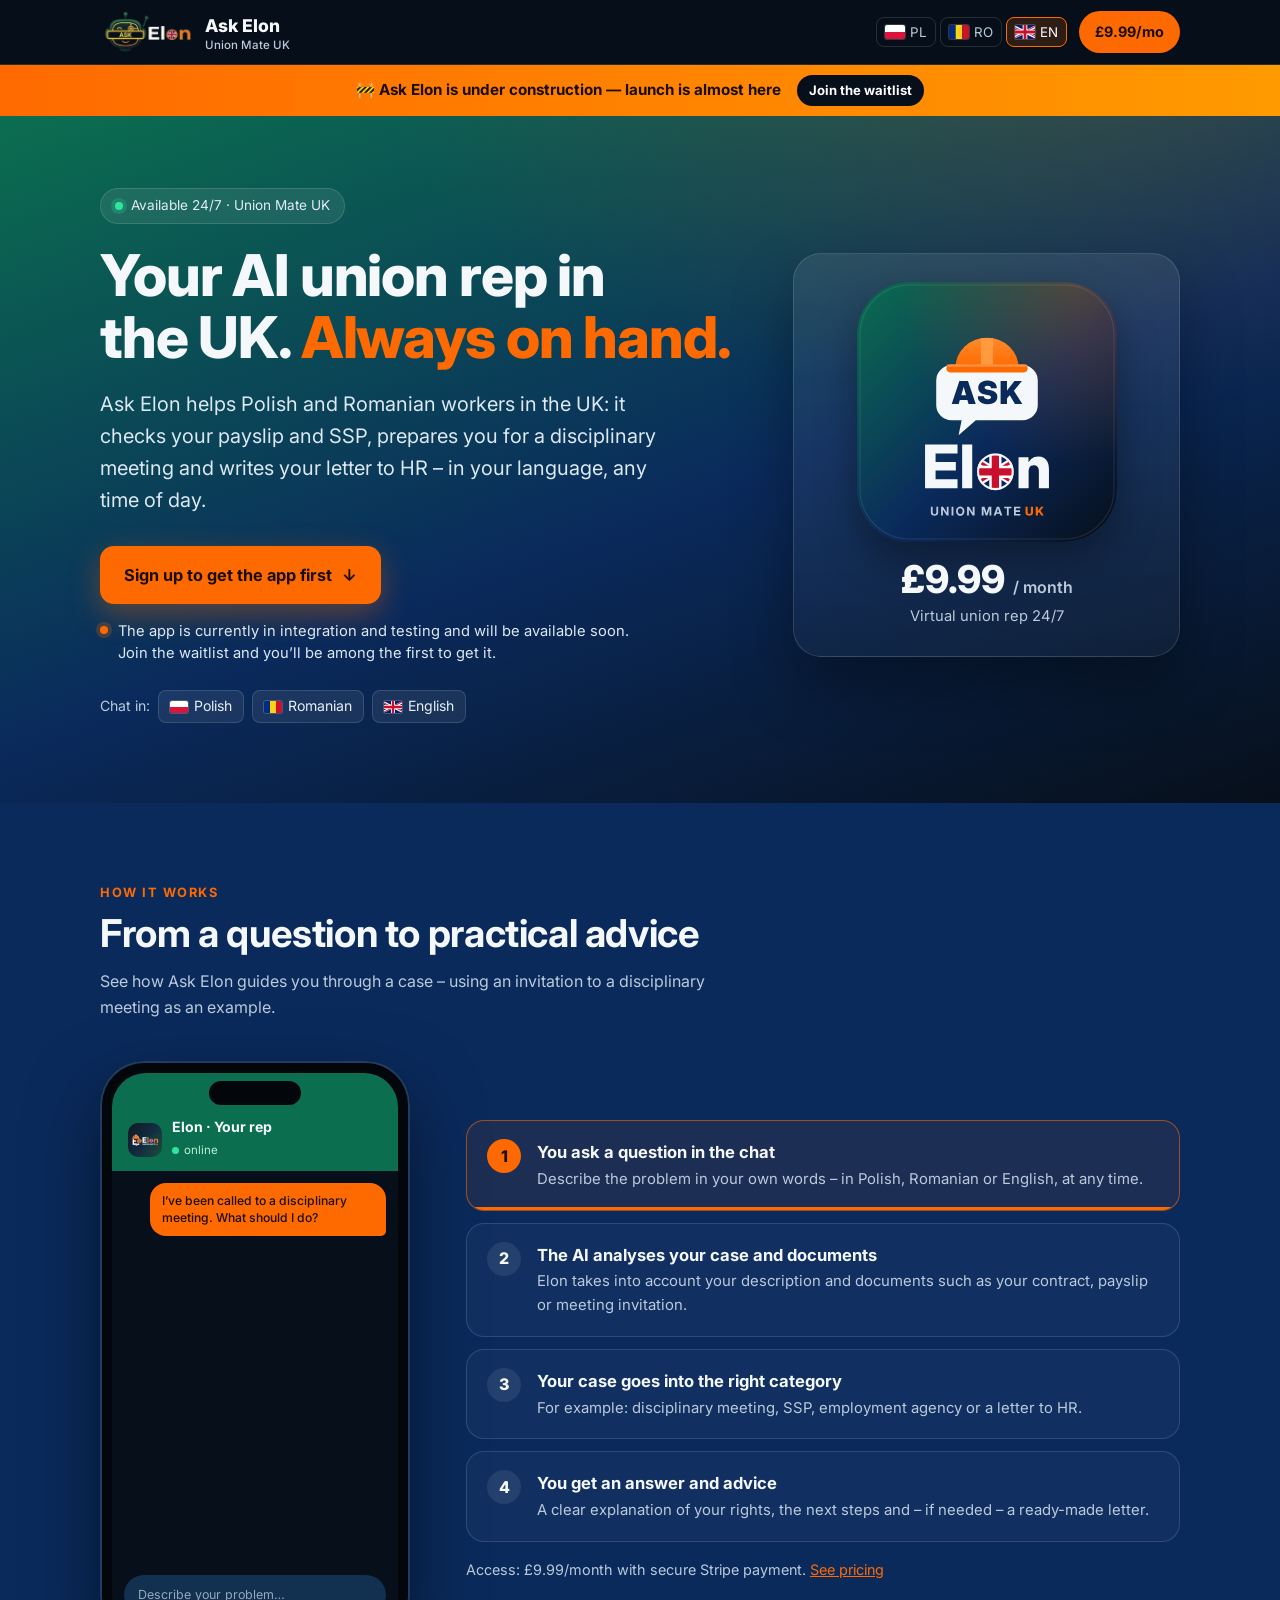
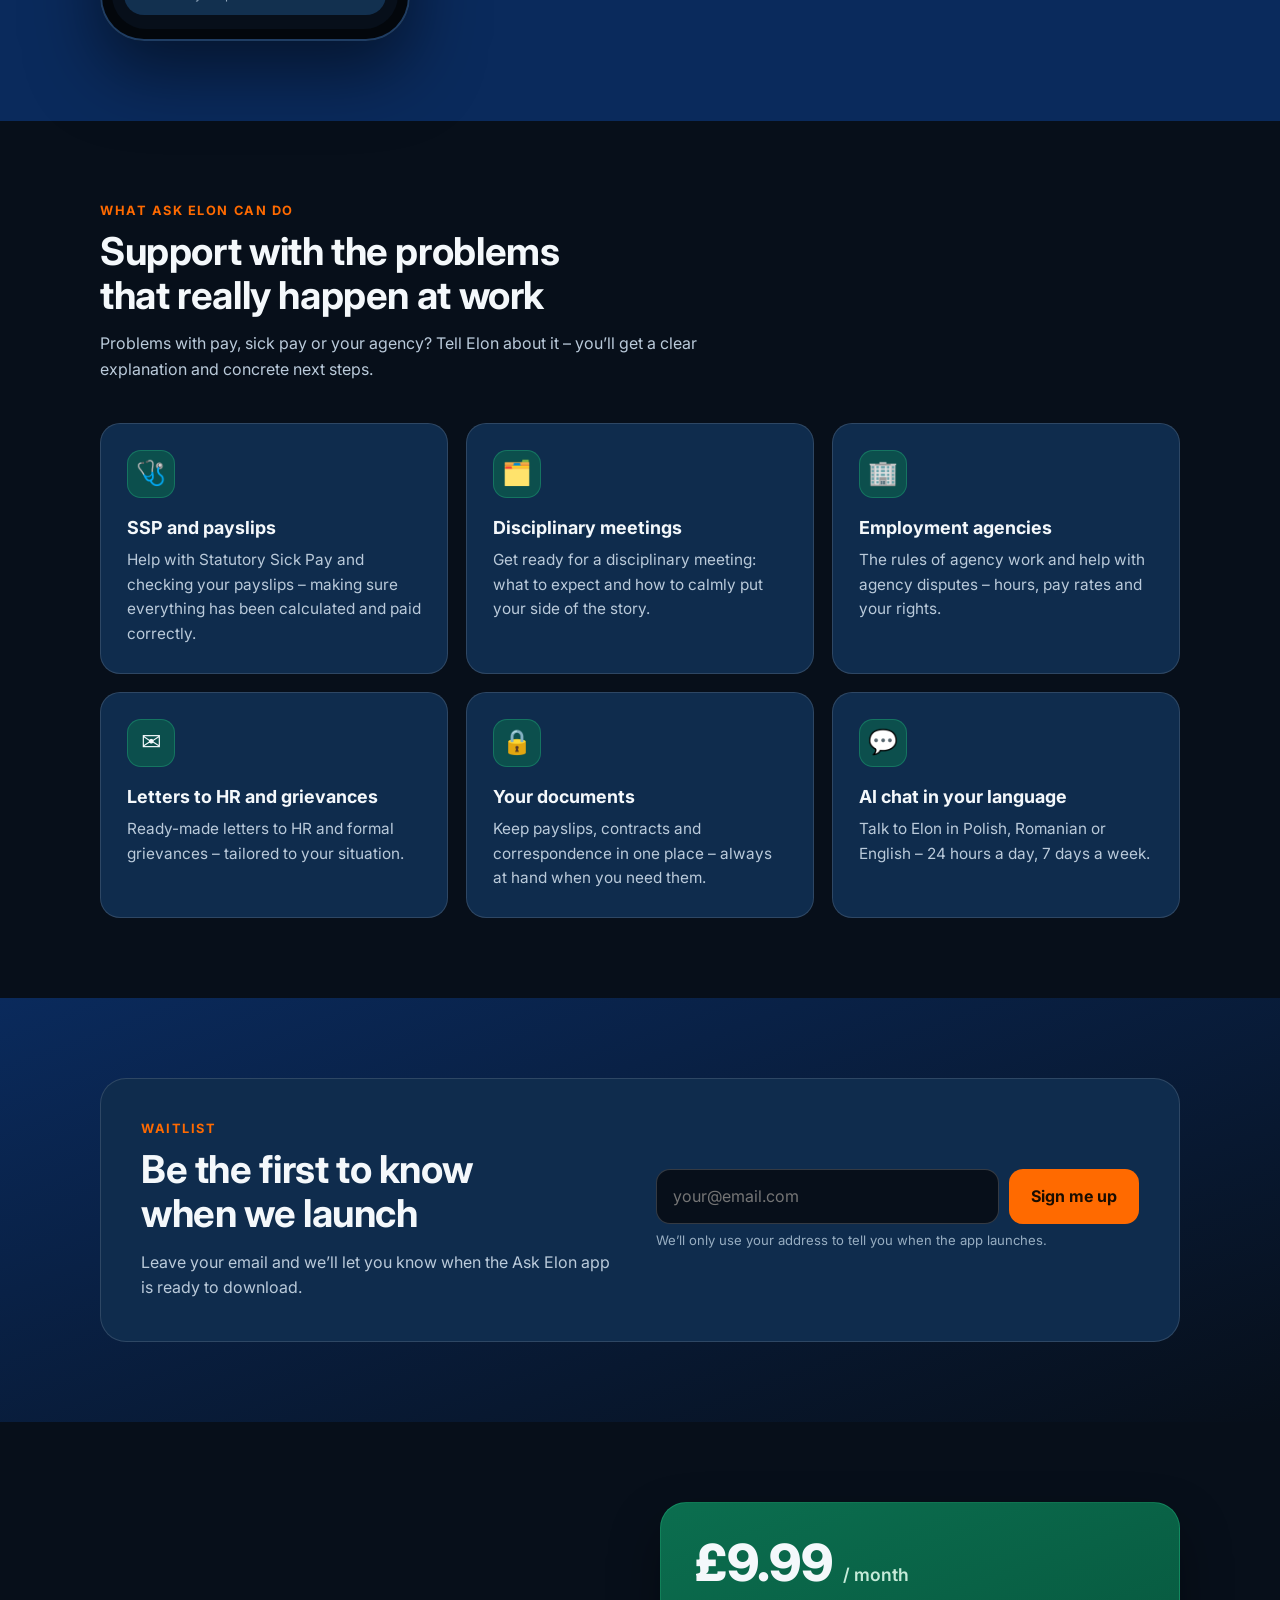
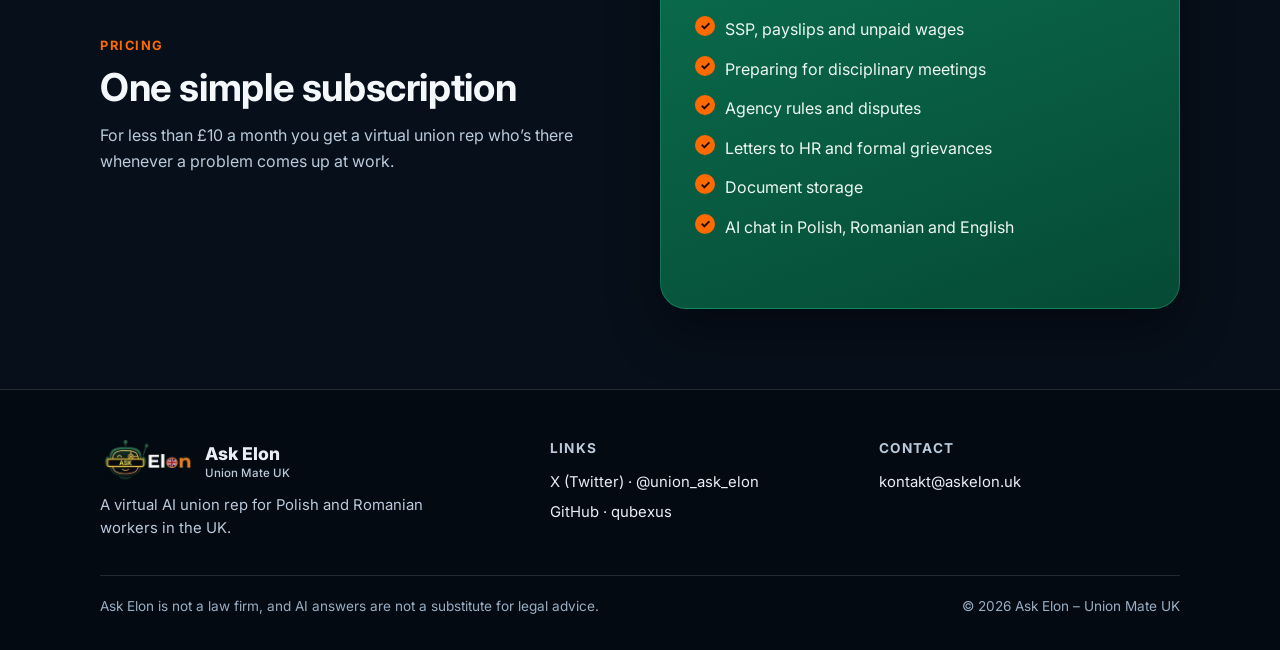
==== commit 76656ebd: "Link X: @union_ask_elon" ====
--- a/index.html
+++ b/index.html
@@ -357,7 +357,7 @@
    <div>
     <h4 data-i18n="foot.links">Links</h4>
     <ul>
-     <li><a href="https://x.com/jocobisun" target="_blank" rel="noopener">X (Twitter) · @jocobisun</a></li>
+     <li><a href="https://x.com/union_ask_elon" target="_blank" rel="noopener">X (Twitter) · @union_ask_elon</a></li>
      <li><a href="https://github.com/qubexus" target="_blank" rel="noopener">GitHub · qubexus</a></li>
      <!-- STRONA EMERGENT: gdy aplikacja będzie miała publiczny adres w Emergent, wklej tu:
           <li><a href="TUTAJ_WKLEJ_LINK_EMERGENT" target="_blank" rel="noopener">Aplikacja w Emergent</a></li> -->
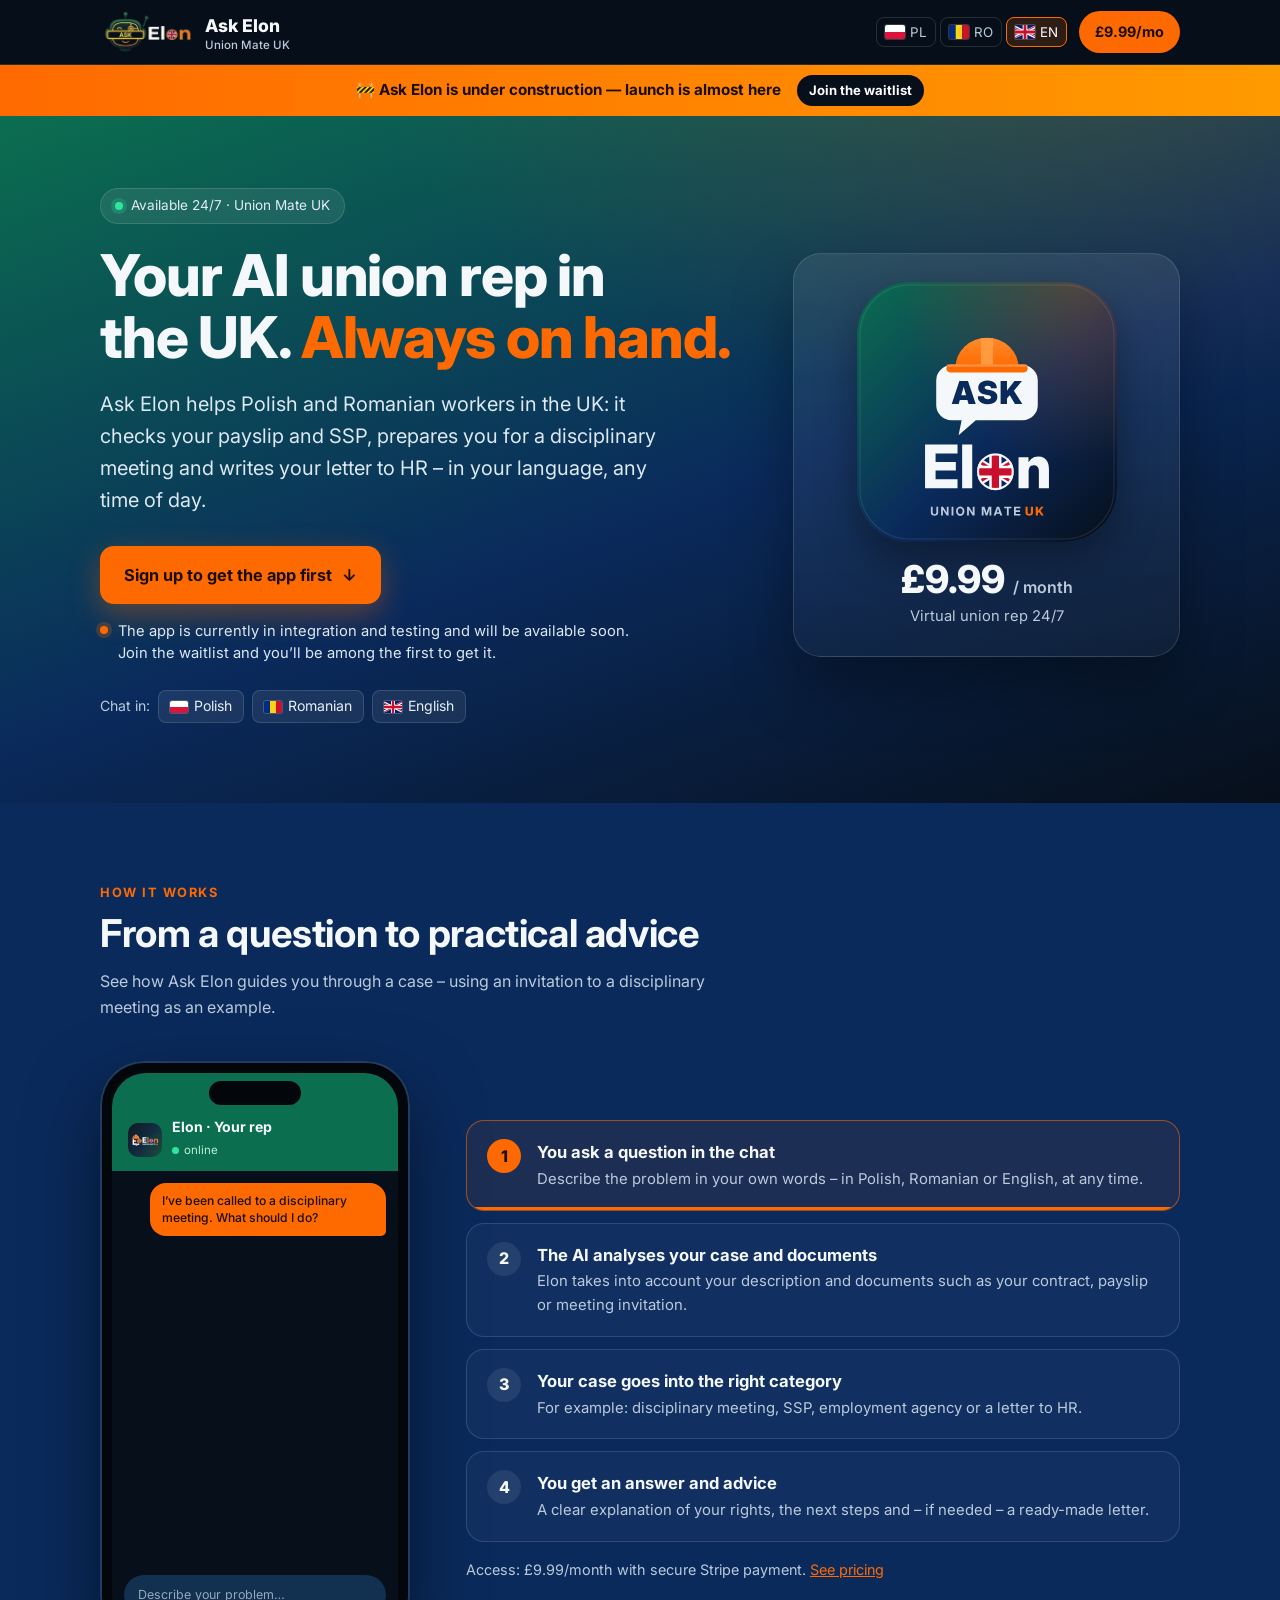
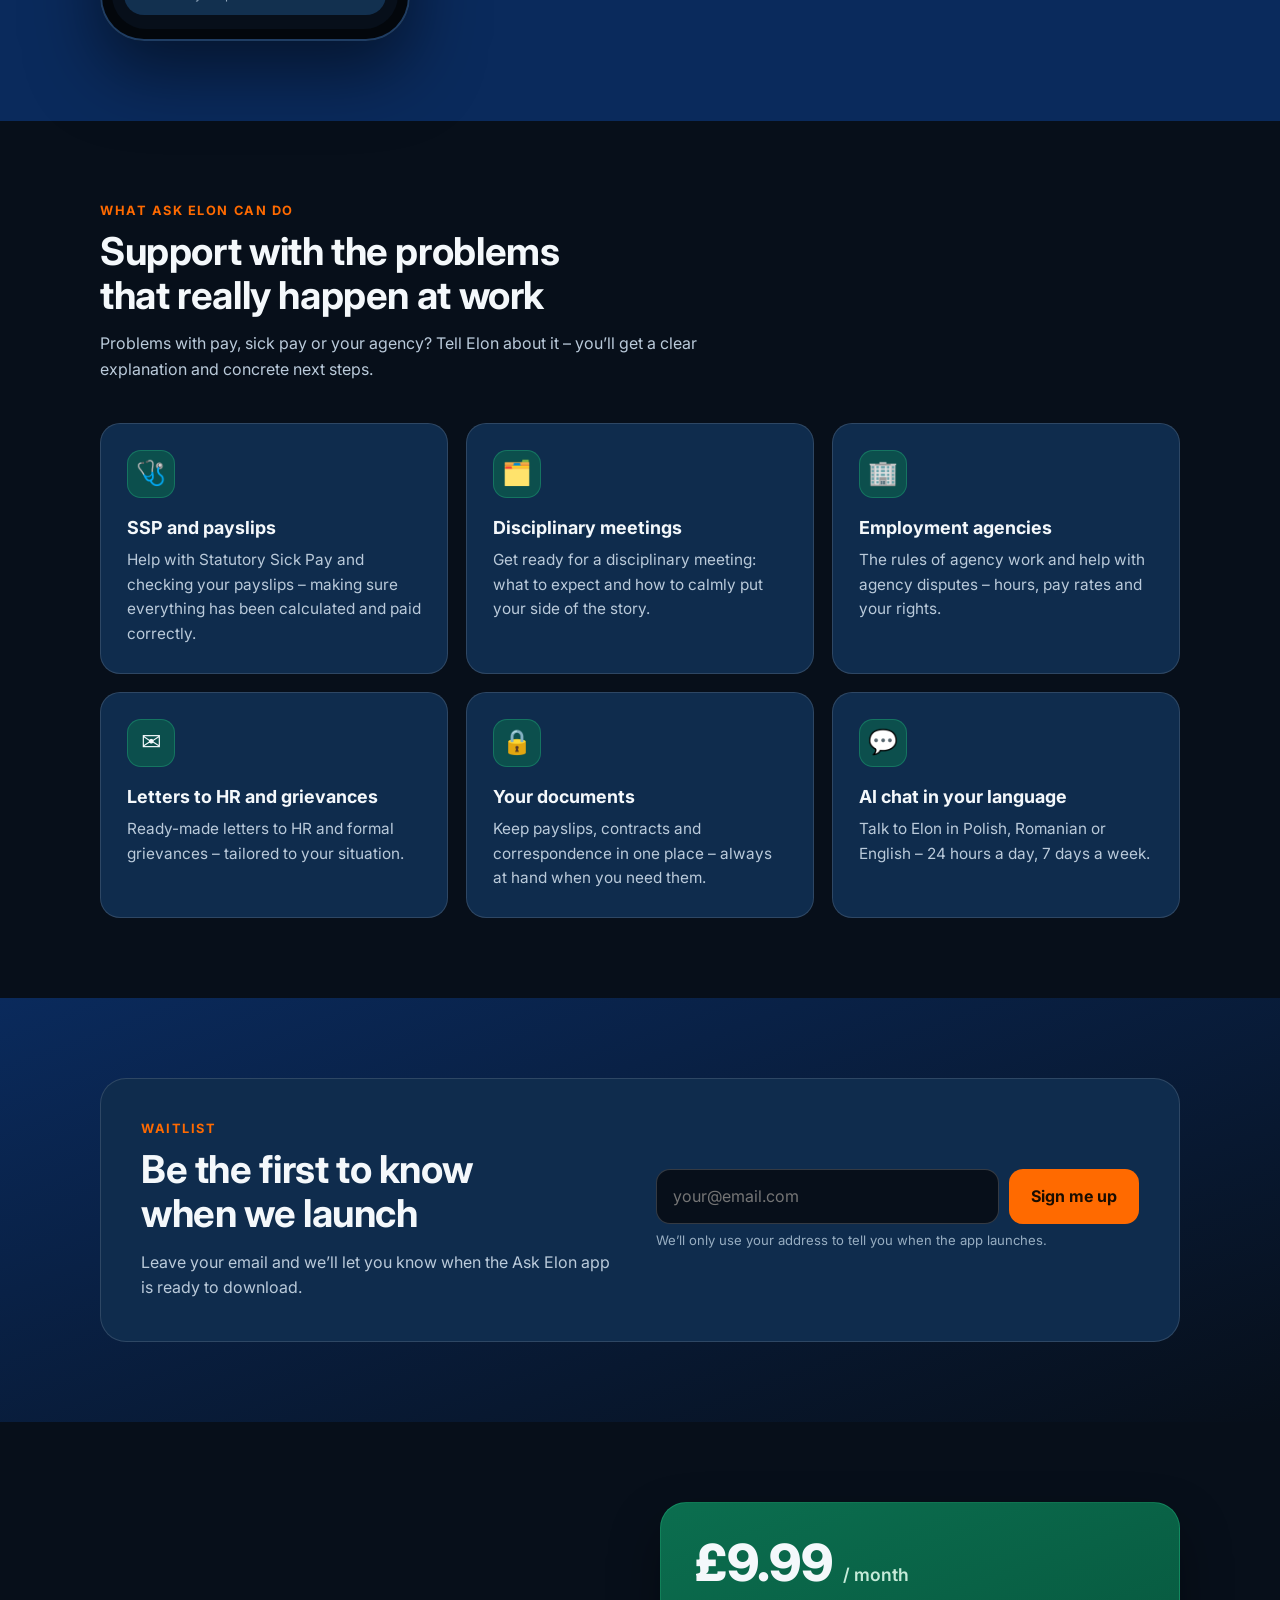
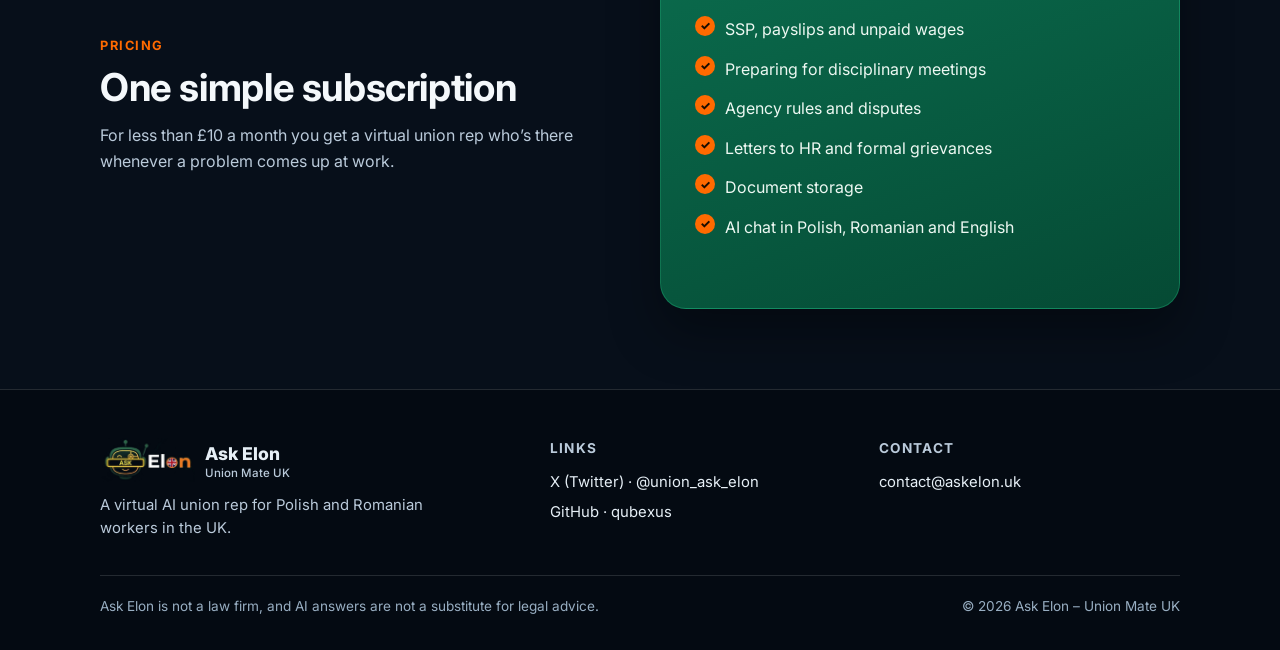
==== commit 340b92d8: "Kontakt: contact@askelon.uk we wszystkich miejscach" ====
--- a/index.html
+++ b/index.html
@@ -366,7 +366,7 @@
    <div>
     <h4 data-i18n="foot.contact">Contact</h4>
     <ul>
-     <li><a href="mailto:kontakt@askelon.uk">kontakt@askelon.uk</a></li>
+     <li><a href="mailto:contact@askelon.uk">contact@askelon.uk</a></li>
     </ul>
    </div>
   </div>
@@ -424,41 +424,41 @@
  pl:{ "nav.cta": "£9.99/mies.", "build.text": "🚧 Ask Elon jest w budowie — finał już blisko", "build.link": "Zapisz się na listę", "hero.pill": "Dostępny 24/7 · Union Mate UK", "hero.h1": "Twój delegat związkowy AI w&nbsp;UK. <em>Zawsze pod ręką.</em>", "hero.lead": "Ask Elon pomaga Polakom i Rumunom pracującym w Wielkiej Brytanii: sprawdzi payslip i SSP, przygotuje Cię do rozmowy dyscyplinarnej i napisze pismo do HR – w Twoim języku, o każdej porze.", "btn.buy": "Wykup dostęp – £9.99/mies.", "cta.btn": "Zapisz się i odbierz aplikację wśród pierwszych", "cta.note": "Aplikacja jest teraz na etapie integracji i testów – będzie dostępna już wkrótce. Zapisz się na listę, a dostaniesz ją wśród pierwszych.", "hero.talk": "Rozmawiaj po:", "hero.l.pl": "polsku", "hero.l.ro": "rumuńsku", "hero.l.en": "angielsku", "per.month": "/ miesiąc", "hero.card": "Wirtualny delegat związkowy 24/7", "how.eyebrow": "Jak to działa", "how.h2": "Od pytania do konkretnej porady", "how.sub": "Zobacz, jak Ask Elon prowadzi Cię przez sprawę – na przykładzie wezwania na rozmowę dyscyplinarną.", "ph.head": "Elon · Twój delegat", "ph.user": "Dostałem wezwanie na rozmowę dyscyplinarną. Co robić?", "ph.doc1": "📄 Wezwanie na spotkanie.pdf", "ph.doc2": "📄 Umowa o pracę.pdf", "ph.cat": "🏷️ Rozmowa dyscyplinarna", "ph.ai": "Spokojnie, masz konkretne prawa:\n        <ul>\n         <li>Możesz przyjść z kolegą z pracy lub przedstawicielem związku.</li>\n         <li>Poproś na piśmie o zarzuty i dowody przed spotkaniem.</li>\n         <li>Spisz swoją wersję wydarzeń z datami.</li>\n        </ul>Przygotować Twoje oświadczenie?", "ph.in": "Opisz swój problem…", "step1.h": "Użytkownik zadaje pytanie w czacie", "step1.p": "Opisujesz problem własnymi słowami – po polsku, rumuńsku lub angielsku, o dowolnej porze.", "step2.h": "AI analizuje sprawę i dokumenty", "step2.p": "Elon bierze pod uwagę Twój opis oraz dokumenty, takie jak umowa, payslip czy wezwanie.", "step3.h": "Sprawa trafia do odpowiedniej kategorii", "step3.p": "Np. rozmowa dyscyplinarna, SSP, agencja pracy albo pismo do HR.", "step4.h": "Użytkownik dostaje odpowiedź i poradę", "step4.p": "Jasne wyjaśnienie Twoich praw, kolejne kroki i – jeśli trzeba – gotowe pismo.", "how.note": "Dostęp: £9.99/mies. przez bezpieczną płatność Stripe. <a href=\"#cena\">Zobacz cenę</a>", "feat.eyebrow": "Co potrafi Ask Elon", "feat.h2": "Wsparcie w sprawach, które naprawdę się zdarzają w pracy", "feat.sub": "Problem z wypłatą, chorobowym albo agencją? Opisz go Elonowi – dostaniesz jasne wyjaśnienie i konkretne kolejne kroki.", "card1.h": "SSP i payslipy", "card1.p": "Pomoc z chorobowym (Statutory Sick Pay) i sprawdzanie payslipów – czy wszystko zostało policzone i wypłacone.", "card2.h": "Rozmowy dyscyplinarne", "card2.p": "Przygotowanie do spotkania dyscyplinarnego: czego się spodziewać i jak spokojnie przedstawić swoją wersję.", "card3.h": "Agencje pracy", "card3.p": "Zasady pracy przez agencję i pomoc w sporach z agencją – godziny, stawki, Twoje prawa.", "card4.h": "Pisma do HR i skargi", "card4.p": "Gotowe pisma do działu HR i formalne skargi (grievance) – dopasowane do Twojej sytuacji.", "card5.h": "Twoje dokumenty", "card5.p": "Przechowuj payslipy, umowy i korespondencję w jednym miejscu – zawsze pod ręką, gdy będą potrzebne.", "card6.h": "Czat AI w Twoim języku", "card6.p": "Rozmawiaj z Elonem po polsku, rumuńsku lub angielsku – 24 godziny na dobę, 7 dni w tygodniu.", "wl.eyebrow": "Lista oczekujących", "wl.h2": "Bądź pierwszy, gdy wystartujemy", "wl.sub": "Zostaw e-mail, a damy Ci znać, gdy aplikacja Ask Elon będzie gotowa do pobrania.", "wl.label": "Adres e-mail", "wl.btn": "Zapisz mnie", "wl.note": "Użyjemy Twojego adresu tylko po to, by poinformować Cię o starcie aplikacji.", "price.eyebrow": "Cena", "price.h2": "Jedna prosta subskrypcja", "price.sub": "Za mniej niż £10 miesięcznie masz wirtualnego delegata związkowego, który jest dostępny zawsze, gdy w pracy pojawia się problem.", "price.li1": "SSP, payslipy i zaległe wynagrodzenie", "price.li2": "Przygotowanie do rozmów dyscyplinarnych", "price.li3": "Zasady i spory z agencjami pracy", "price.li4": "Pisma do HR i formalne skargi", "price.li5": "Przechowywanie dokumentów", "price.li6": "Czat AI po polsku, rumuńsku i angielsku", "foot.desc": "Wirtualny delegat związkowy AI dla polskich i rumuńskich pracowników w Wielkiej Brytanii.", "foot.links": "Linki", "foot.contact": "Kontakt", "foot.buy": "Wykup dostęp", "foot.disc": "Ask Elon nie jest kancelarią prawną, a odpowiedzi AI nie zastępują porady prawnej.", "nav.logo": "Logo Ask Elon", "lang.group": "Wybierz język", "cta.title": "Zapisz się na listę oczekujących – damy znać, gdy tylko aplikacja będzie gotowa", "wl.ph": "twoj@email.com", "meta.title": "Ask Elon – Union Mate UK | Twój delegat związkowy AI w UK, 24/7", "meta.desc": "Ask Elon – delegat związkowy AI dla Polaków i Rumunów pracujących w UK. SSP, payslipy, rozmowy dyscyplinarne, agencje, pisma do HR. 24/7, po polsku, rumuńsku i angielsku. £9.99/mies." }};
  var MSG={
  pl:{'f.invalid':'Wpisz poprawny adres e-mail, np. jan@gmail.com.',
-  'f.file':'Formularz działa dopiero na stronie uruchomionej na serwerze. Na razie napisz do nas: jocobisun@gmail.com.',
+  'f.file':'Formularz działa dopiero na stronie uruchomionej na serwerze. Na razie napisz do nas: contact@askelon.uk.',
   'f.saving':'Zapisuję…','f.dup':'Ten adres jest już na liście — damy znać przy starcie!',
   'f.ok':'Dziękujemy! Jesteś na liście. Damy Ci znać, gdy Ask Elon wystartuje.',
   'f.bad':'Ten adres e-mail wygląda na niepoprawny. Sprawdź go i spróbuj ponownie.',
-  'f.inactive':'Zapisy nie są tu jeszcze aktywne. Napisz do nas: jocobisun@gmail.com.',
+  'f.inactive':'Zapisy nie są tu jeszcze aktywne. Napisz do nas: contact@askelon.uk.',
   'f.err':'Coś poszło nie tak. Spróbuj ponownie za chwilę.',
-  'f.conn':'Nie udało się połączyć z serwerem zapisów. Spróbuj później albo napisz: jocobisun@gmail.com.',
+  'f.conn':'Nie udało się połączyć z serwerem zapisów. Spróbuj później albo napisz: contact@askelon.uk.',
   'mail.subject':'Zapis na listę oczekujących Ask Elon',
   'mail.body':'Cześć, proszę o zapisanie mnie na listę oczekujących Ask Elon.\nMój adres e-mail: ',
   'mail.note1':'Zapisy online nie są jeszcze aktywne, więc Twój adres nie został zapisany. Otwieramy Twój program pocztowy z gotową wiadomością — wystarczy ją wysłać. Jeśli się nie otworzył, ',
-  'mail.link':'kliknij tutaj','mail.note2':' albo napisz na jocobisun@gmail.com.'},
+  'mail.link':'kliknij tutaj','mail.note2':' albo napisz na contact@askelon.uk.'},
  ro:{'f.invalid':'Introdu o adresă de e-mail validă, de ex. ion@gmail.com.',
-  'f.file':'Formularul funcționează doar când pagina rulează pe un server. Deocamdată scrie-ne la: jocobisun@gmail.com.',
+  'f.file':'Formularul funcționează doar când pagina rulează pe un server. Deocamdată scrie-ne la: contact@askelon.uk.',
   'f.saving':'Se salvează…','f.dup':'Această adresă este deja pe listă — te anunțăm la lansare!',
   'f.ok':'Mulțumim! Ești pe listă. Te anunțăm când se lansează Ask Elon.',
   'f.bad':'Această adresă de e-mail pare greșită. Verific-o și încearcă din nou.',
-  'f.inactive':'Înscrierile nu sunt încă active aici. Scrie-ne la: jocobisun@gmail.com.',
+  'f.inactive':'Înscrierile nu sunt încă active aici. Scrie-ne la: contact@askelon.uk.',
   'f.err':'Ceva n-a mers bine. Încearcă din nou peste câteva momente.',
-  'f.conn':'Nu ne-am putut conecta la serverul de înscrieri. Încearcă mai târziu sau scrie-ne la: jocobisun@gmail.com.',
+  'f.conn':'Nu ne-am putut conecta la serverul de înscrieri. Încearcă mai târziu sau scrie-ne la: contact@askelon.uk.',
   'mail.subject':'Înscriere pe lista de așteptare Ask Elon',
   'mail.body':'Bună ziua, vă rog să mă înscrieți pe lista de așteptare Ask Elon.\nAdresa mea de e-mail: ',
   'mail.note1':'Înscrierile online nu sunt încă active, așa că adresa ta nu a fost salvată. Îți deschidem programul de e-mail cu un mesaj pregătit — trebuie doar să-l trimiți. Dacă nu s-a deschis, ',
-  'mail.link':'apasă aici','mail.note2':' sau scrie-ne la jocobisun@gmail.com.'},
+  'mail.link':'apasă aici','mail.note2':' sau scrie-ne la contact@askelon.uk.'},
  en:{'f.invalid':'Enter a valid email address, e.g. john@gmail.com.',
-  'f.file':'The form only works when the page is running on a server. For now, email us at: jocobisun@gmail.com.',
+  'f.file':'The form only works when the page is running on a server. For now, email us at: contact@askelon.uk.',
   'f.saving':'Saving…','f.dup':'This address is already on the list — we’ll let you know at launch!',
   'f.ok':'Thank you! You’re on the list. We’ll let you know when Ask Elon launches.',
   'f.bad':'This email address doesn’t look right. Please check it and try again.',
-  'f.inactive':'Sign-ups aren’t active here yet. Email us at: jocobisun@gmail.com.',
+  'f.inactive':'Sign-ups aren’t active here yet. Email us at: contact@askelon.uk.',
   'f.err':'Something went wrong. Please try again in a moment.',
-  'f.conn':'We couldn’t reach the sign-up server. Try again later or email us at: jocobisun@gmail.com.',
+  'f.conn':'We couldn’t reach the sign-up server. Try again later or email us at: contact@askelon.uk.',
   'mail.subject':'Ask Elon waitlist sign-up',
   'mail.body':'Hi, please add me to the Ask Elon waitlist.\nMy email address: ',
   'mail.note1':'Online sign-ups aren’t active yet, so your address has not been saved. We’re opening your email app with a ready-made message — just send it. If it didn’t open, ',
-  'mail.link':'click here','mail.note2':' or email us at jocobisun@gmail.com.'}};
+  'mail.link':'click here','mail.note2':' or email us at contact@askelon.uk.'}};
  var LANGS=['en','pl','ro'],DEF='en',KEY='askelon-lang',cur=DEF;
  var desc=document.querySelector('meta[name="description"]');
  var ORIG={'meta.title':document.title,'meta.desc':desc?desc.getAttribute('content'):''};
@@ -494,7 +494,7 @@
  var last=null;
  function T(k){return window.askElonMsg(k);}
  function say(k,c){last={k:k,c:c};m.textContent=T(k);m.className='wl-msg '+c;}
- function mailNote(v){last={mail:v};var mt='mailto:jocobisun@gmail.com?subject='+encodeURIComponent(T('mail.subject'))+'&body='+encodeURIComponent(T('mail.body')+v);
+ function mailNote(v){last={mail:v};var mt='mailto:contact@askelon.uk?subject='+encodeURIComponent(T('mail.subject'))+'&body='+encodeURIComponent(T('mail.body')+v);
   m.className='wl-msg info';m.textContent='';
   m.appendChild(document.createTextNode(T('mail.note1')));
   var a=document.createElement('a');a.href=mt;a.textContent=T('mail.link');a.style.textDecoration='underline';m.appendChild(a);
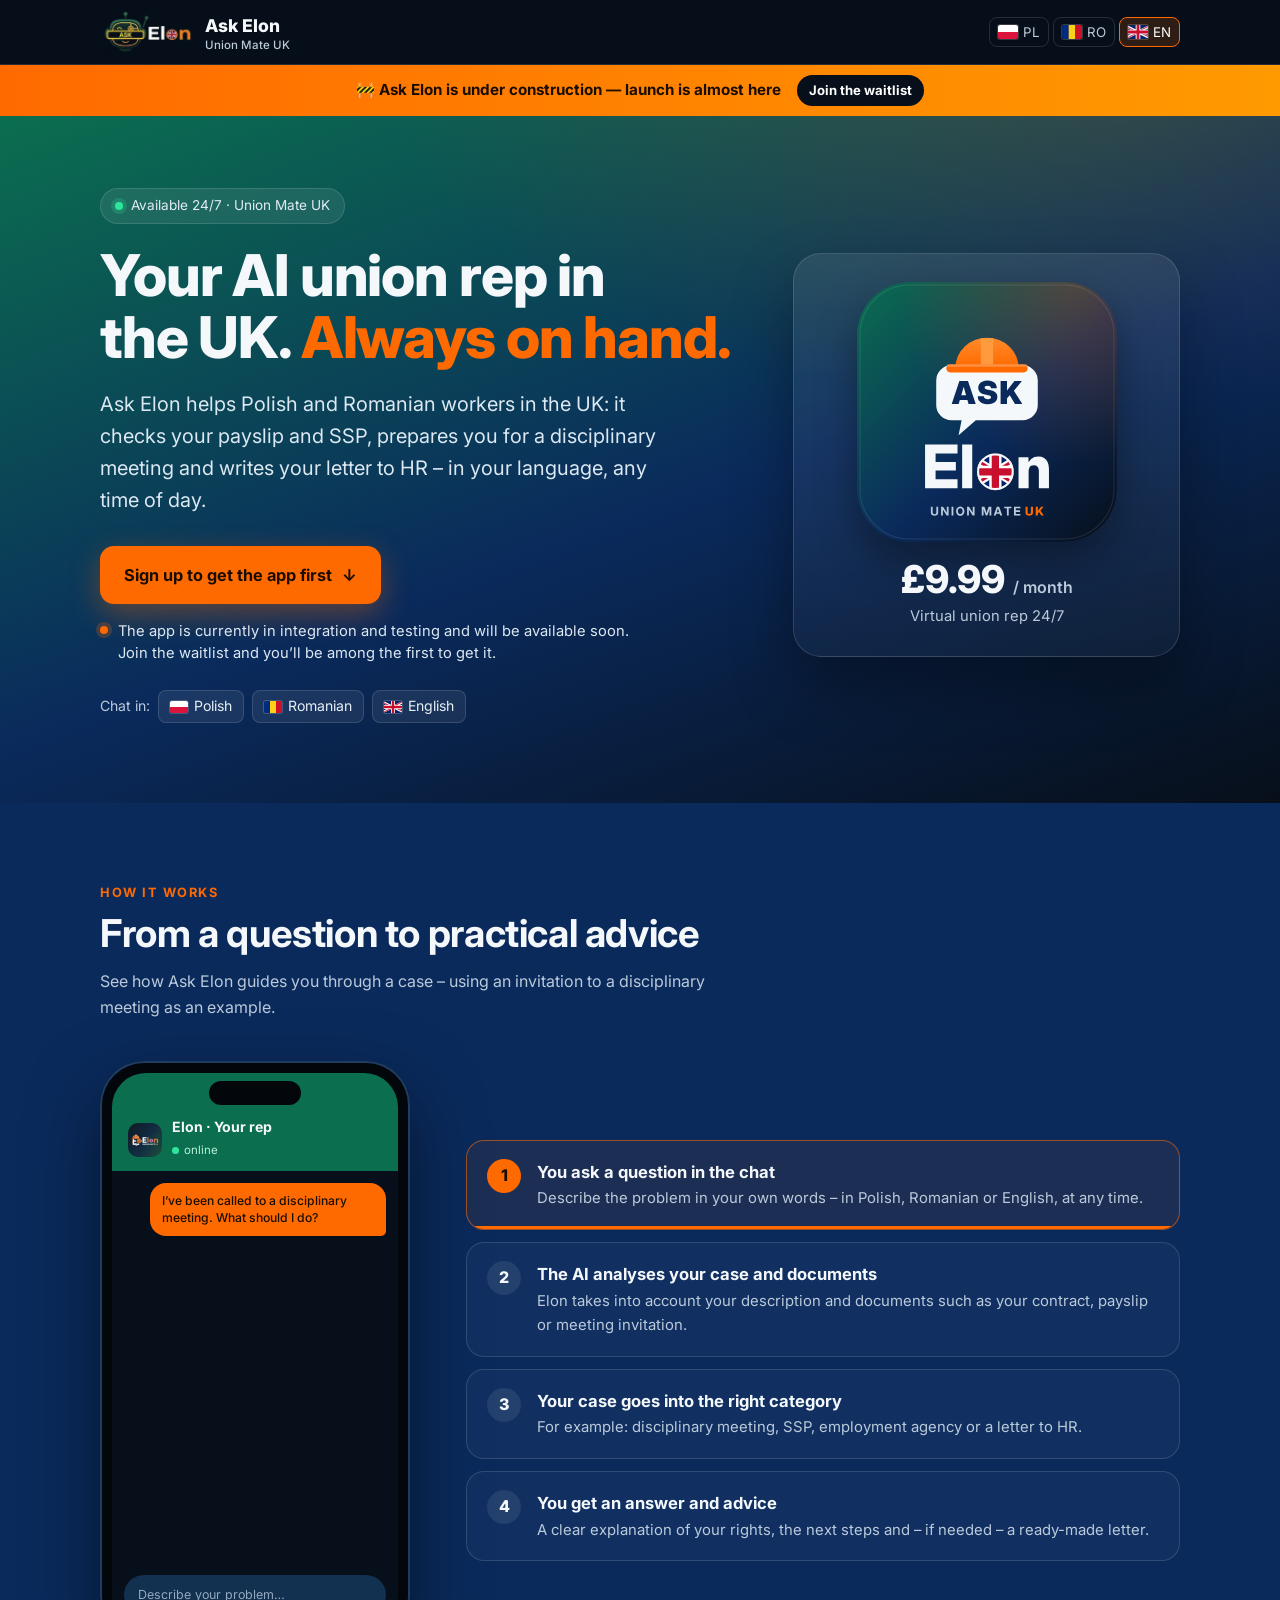
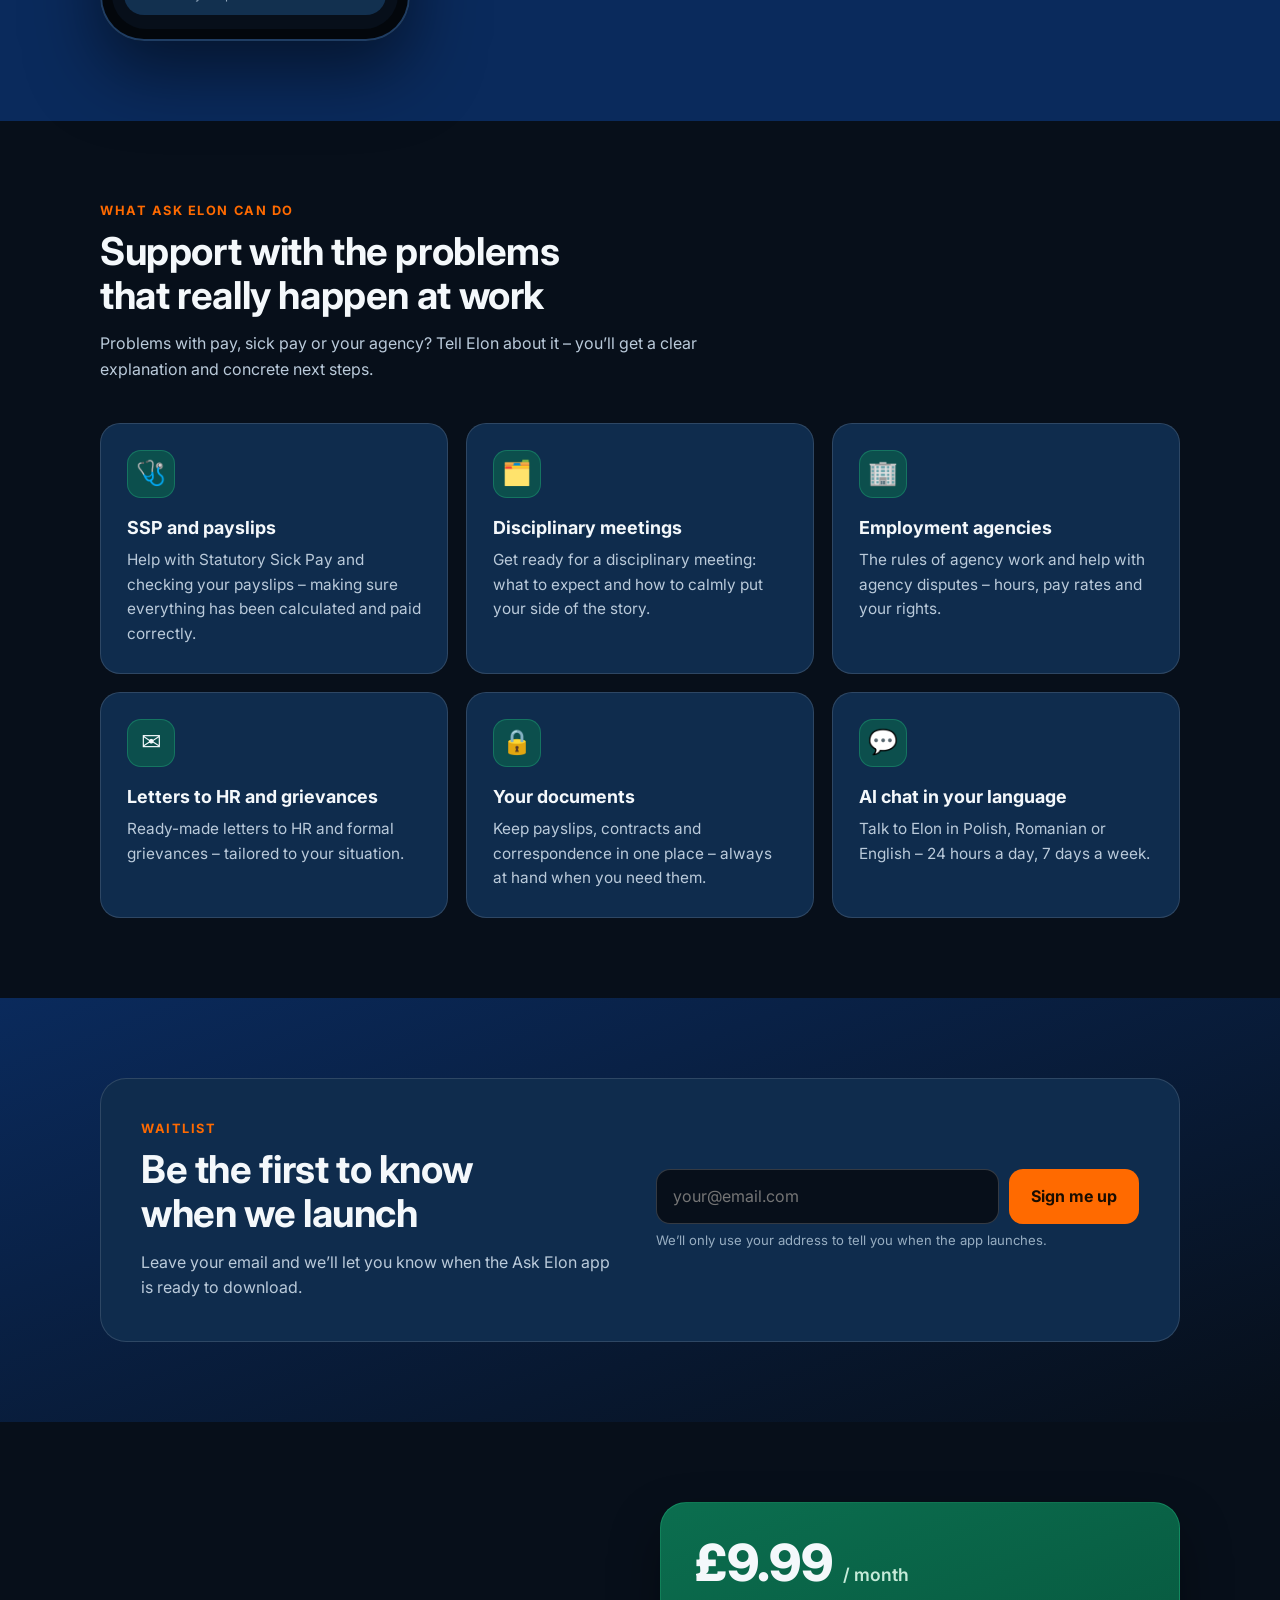
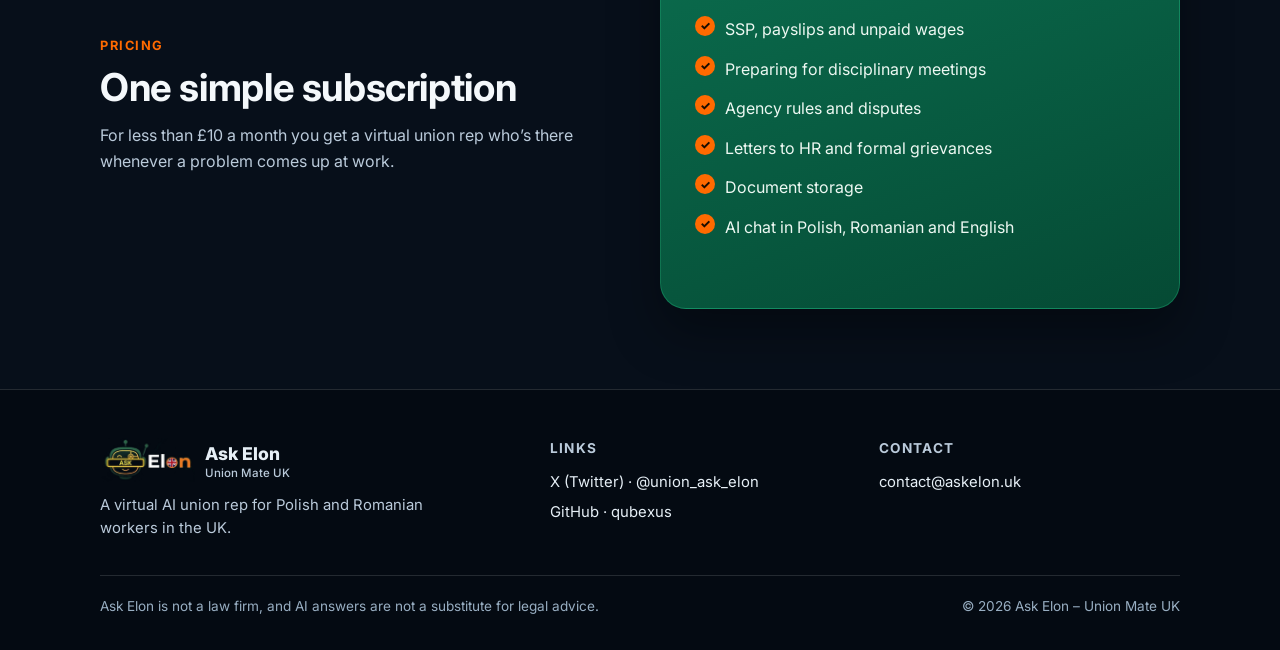
==== commit bd095f1d: "Usunięty link Stripe z menu i zdanie o płatności Stripe" ====
--- a/index.html
+++ b/index.html
@@ -221,7 +221,6 @@
  <div class="wrap">
   <a class="brand" href="#top"><img class="brand-logo" src="logo.webp" width="400" height="185" alt="Ask Elon logo" data-i18n-attr="alt:nav.logo"><span>Ask Elon<small>Union Mate UK</small></span></a>
   <div class="lang-sw" role="group" aria-label="Choose language" data-i18n-attr="aria-label:lang.group"><button type="button" data-lang="pl" lang="pl" aria-label="Polski" aria-pressed="false"><svg class="flag" aria-hidden="true" focusable="false"><use href="#f-pl"/></svg><span class="code">PL</span></button><button type="button" data-lang="ro" lang="ro" aria-label="Română" aria-pressed="false"><svg class="flag" aria-hidden="true" focusable="false"><use href="#f-ro"/></svg><span class="code">RO</span></button><button type="button" data-lang="en" lang="en" aria-label="English" aria-pressed="true"><svg class="flag" aria-hidden="true" focusable="false"><use href="#f-gb"/></svg><span class="code">EN</span></button></div>
-  <a class="nav-cta" href="https://buy.stripe.com/5kQ6oIcjCf1m0SWfUYejK04" data-i18n="nav.cta">£9.99/mo</a>
  </div>
 </nav>
 
@@ -282,7 +281,6 @@
      <li class="wstep" data-step="3"><span class="num">3</span><div><h3 data-i18n="step3.h">Your case goes into the right category</h3><p data-i18n="step3.p">For example: disciplinary meeting, SSP, employment agency or a letter to HR.</p></div><span class="bar"></span></li>
      <li class="wstep" data-step="4"><span class="num">4</span><div><h3 data-i18n="step4.h">You get an answer and advice</h3><p data-i18n="step4.p">A clear explanation of your rights, the next steps and – if needed – a ready-made letter.</p></div><span class="bar"></span></li>
     </ol>
-    <p class="how-note" data-i18n="how.note">Access: £9.99/month with secure Stripe payment. <a href="#cena">See pricing</a></p>
    </div>
   </div>
  </div>
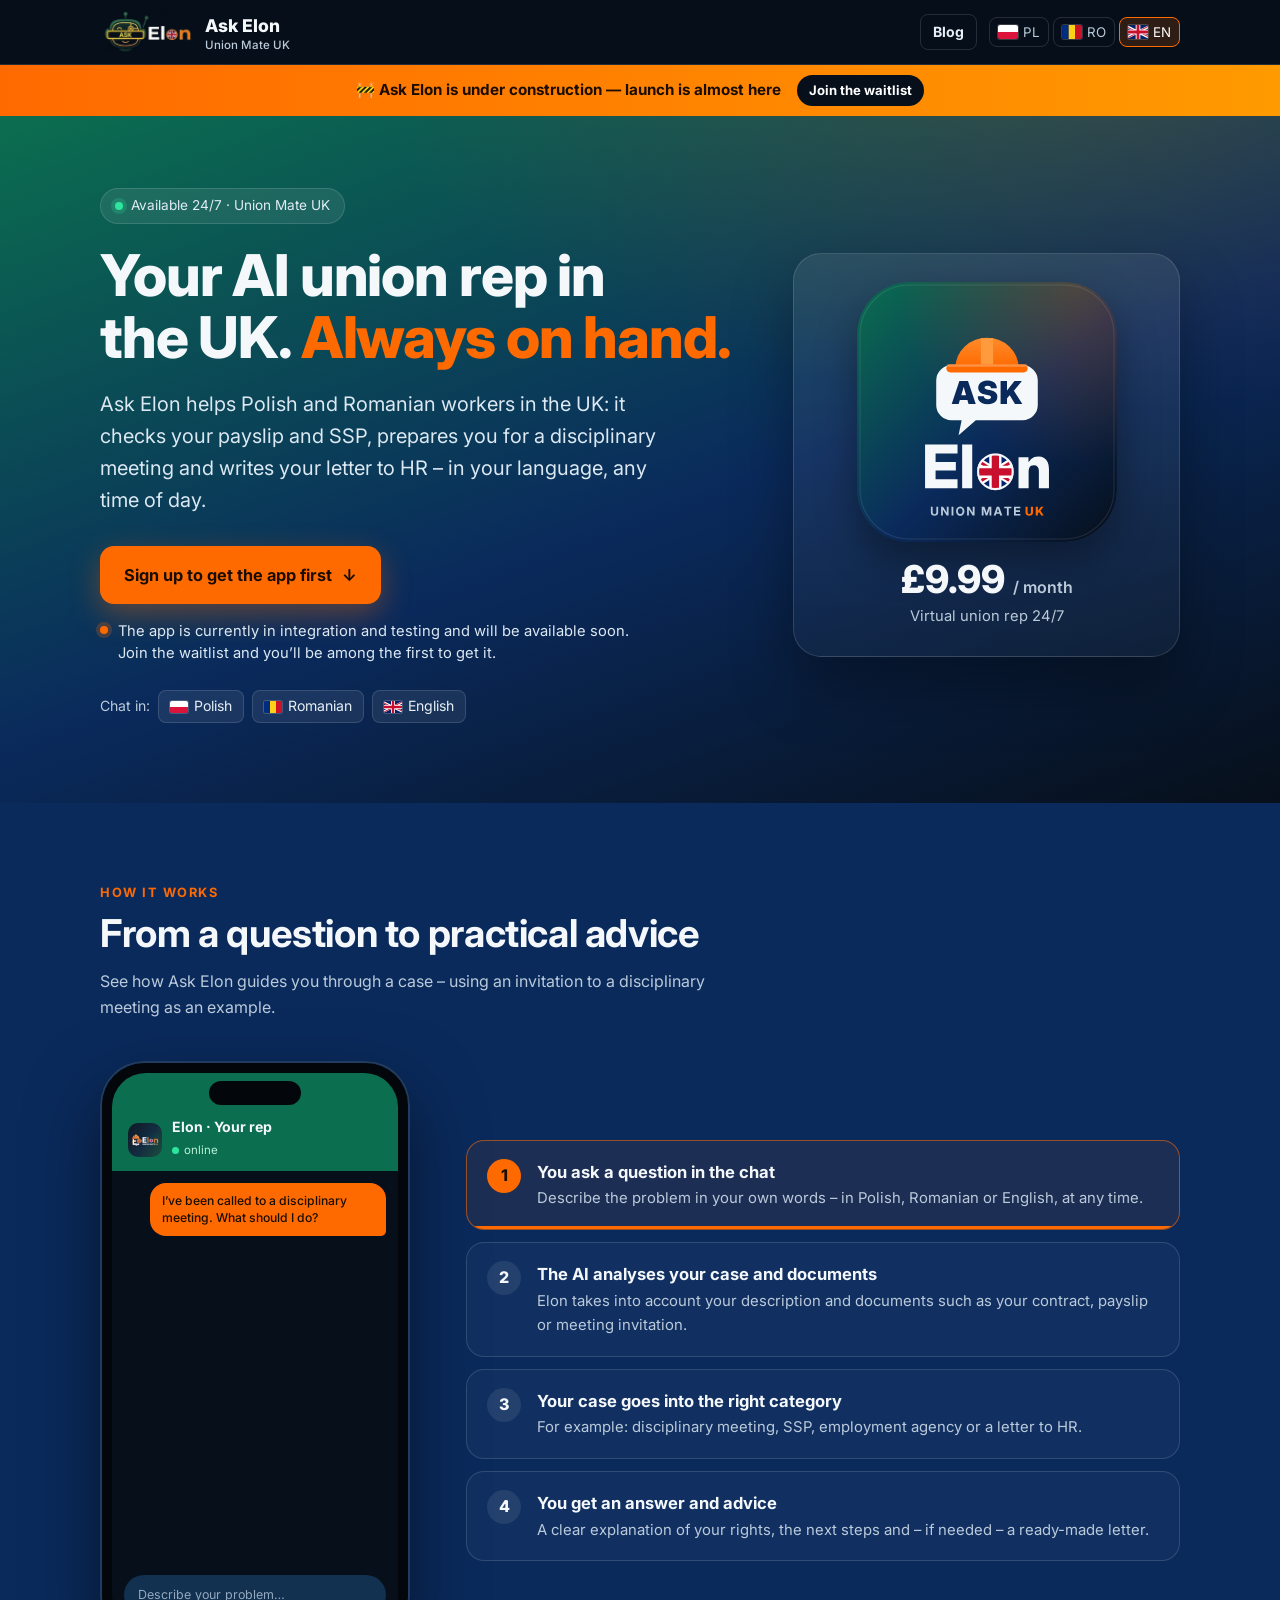
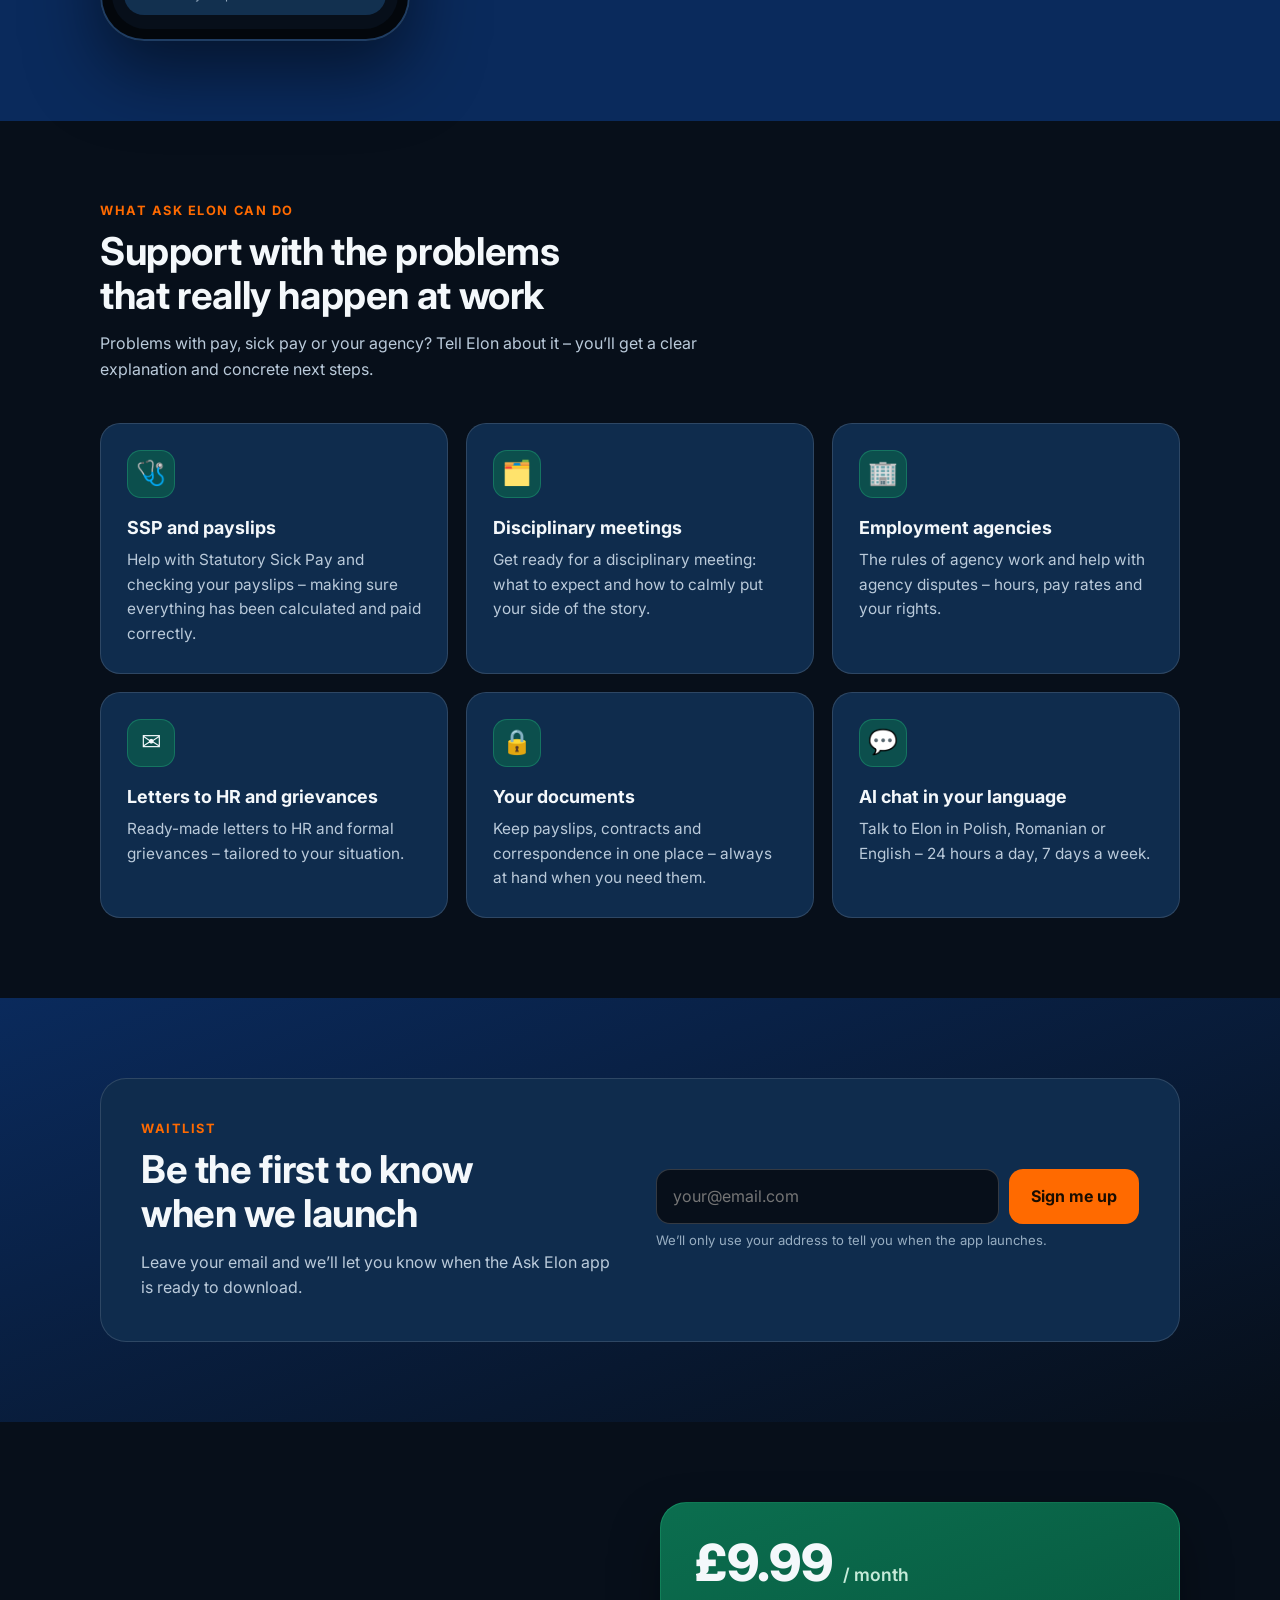
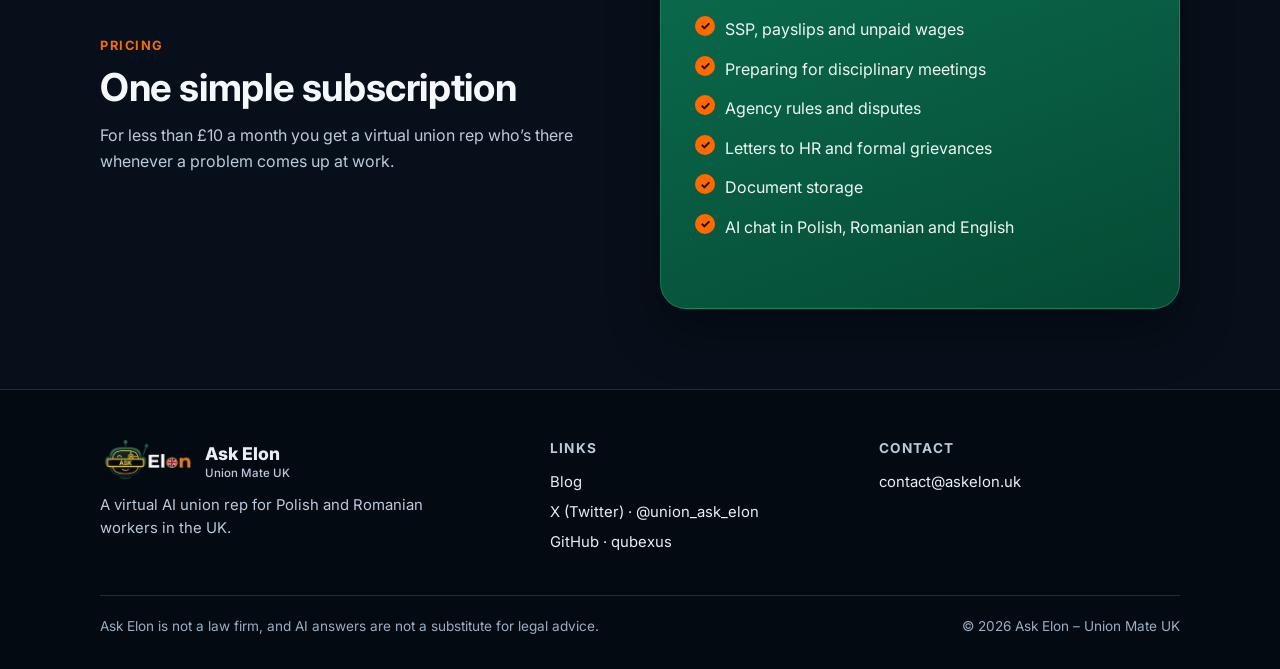
==== commit 0d874fb3: "Blog: 3 artykuły (SSP, rozmowa dyscyplinarna, payslip/agencja) w PL/EN/RO + link Blog w menu i stopc" ====
--- a/index.html
+++ b/index.html
@@ -208,6 +208,11 @@
 @media (max-width:600px){.lang-sw{gap:3px}.lang-sw button{padding:5px 5px;gap:4px;font-size:.7rem}.lang-sw .flag{width:18px;height:12px}nav .wrap{gap:8px}.nav-cta{padding:8px 11px}}
 @media (max-width:420px){.brand>span{position:absolute;width:1px;height:1px;overflow:hidden;clip:rect(0 0 0 0);white-space:nowrap}}
 @media (max-width:330px){.lang-sw .code{display:none}}
+/* blog link */
+.nav-blog{margin-left:auto;text-decoration:none;font-weight:700;font-size:.88rem;color:#E6EFF6;padding:6px 12px;border-radius:8px;border:1px solid var(--line);white-space:nowrap}
+.nav-blog:hover,.nav-blog:focus-visible{color:#fff;border-color:var(--orange);background:rgba(255,106,0,.12)}
+.nav-blog + .lang-sw{margin-left:0}
+@media (max-width:600px){.nav-blog{padding:5px 8px;font-size:.78rem}}
 </style>
 </head>
 <body>
@@ -220,6 +225,7 @@
 <nav>
  <div class="wrap">
   <a class="brand" href="#top"><img class="brand-logo" src="logo.webp" width="400" height="185" alt="Ask Elon logo" data-i18n-attr="alt:nav.logo"><span>Ask Elon<small>Union Mate UK</small></span></a>
+  <a class="nav-blog" href="/blog/en/" data-i18n="nav.blog" data-i18n-attr="href:nav.blog.href">Blog</a>
   <div class="lang-sw" role="group" aria-label="Choose language" data-i18n-attr="aria-label:lang.group"><button type="button" data-lang="pl" lang="pl" aria-label="Polski" aria-pressed="false"><svg class="flag" aria-hidden="true" focusable="false"><use href="#f-pl"/></svg><span class="code">PL</span></button><button type="button" data-lang="ro" lang="ro" aria-label="Română" aria-pressed="false"><svg class="flag" aria-hidden="true" focusable="false"><use href="#f-ro"/></svg><span class="code">RO</span></button><button type="button" data-lang="en" lang="en" aria-label="English" aria-pressed="true"><svg class="flag" aria-hidden="true" focusable="false"><use href="#f-gb"/></svg><span class="code">EN</span></button></div>
  </div>
 </nav>
@@ -355,6 +361,7 @@
    <div>
     <h4 data-i18n="foot.links">Links</h4>
     <ul>
+     <li><a href="/blog/en/" data-i18n="foot.blog" data-i18n-attr="href:foot.blog.href">Blog</a></li>
      <li><a href="https://x.com/union_ask_elon" target="_blank" rel="noopener">X (Twitter) · @union_ask_elon</a></li>
      <li><a href="https://github.com/qubexus" target="_blank" rel="noopener">GitHub · qubexus</a></li>
      <!-- STRONA EMERGENT: gdy aplikacja będzie miała publiczny adres w Emergent, wklej tu:
@@ -380,6 +387,7 @@
  ro:{
   'meta.title':'Ask Elon – Union Mate UK | Delegatul tău sindical AI în UK, 24/7',
   'meta.desc':'Ask Elon – delegat sindical AI pentru polonezii și românii care lucrează în UK. SSP, fluturași de salariu, ședințe disciplinare, agenții, scrisori către HR. 24/7, în poloneză, română și engleză. £9.99/lună.',
+  'nav.blog':'Blog','nav.blog.href':'/blog/ro/','foot.blog':'Blog','foot.blog.href':'/blog/ro/',
   'nav.logo':'Sigla Ask Elon','lang.group':'Alege limba','nav.cta':'£9.99/lună',
   'build.text':'🚧 Ask Elon este în construcție — lansarea e aproape','build.link':'Înscrie-te pe listă',
   'hero.pill':'Disponibil 24/7 · Union Mate UK',
@@ -419,7 +427,7 @@
   'foot.links':'Linkuri','foot.contact':'Contact','foot.buy':'Abonează-te',
   'foot.disc':'Ask Elon nu este o firmă de avocatură, iar răspunsurile AI nu înlocuiesc consultanța juridică.'
  },
- pl:{ "nav.cta": "£9.99/mies.", "build.text": "🚧 Ask Elon jest w budowie — finał już blisko", "build.link": "Zapisz się na listę", "hero.pill": "Dostępny 24/7 · Union Mate UK", "hero.h1": "Twój delegat związkowy AI w&nbsp;UK. <em>Zawsze pod ręką.</em>", "hero.lead": "Ask Elon pomaga Polakom i Rumunom pracującym w Wielkiej Brytanii: sprawdzi payslip i SSP, przygotuje Cię do rozmowy dyscyplinarnej i napisze pismo do HR – w Twoim języku, o każdej porze.", "btn.buy": "Wykup dostęp – £9.99/mies.", "cta.btn": "Zapisz się i odbierz aplikację wśród pierwszych", "cta.note": "Aplikacja jest teraz na etapie integracji i testów – będzie dostępna już wkrótce. Zapisz się na listę, a dostaniesz ją wśród pierwszych.", "hero.talk": "Rozmawiaj po:", "hero.l.pl": "polsku", "hero.l.ro": "rumuńsku", "hero.l.en": "angielsku", "per.month": "/ miesiąc", "hero.card": "Wirtualny delegat związkowy 24/7", "how.eyebrow": "Jak to działa", "how.h2": "Od pytania do konkretnej porady", "how.sub": "Zobacz, jak Ask Elon prowadzi Cię przez sprawę – na przykładzie wezwania na rozmowę dyscyplinarną.", "ph.head": "Elon · Twój delegat", "ph.user": "Dostałem wezwanie na rozmowę dyscyplinarną. Co robić?", "ph.doc1": "📄 Wezwanie na spotkanie.pdf", "ph.doc2": "📄 Umowa o pracę.pdf", "ph.cat": "🏷️ Rozmowa dyscyplinarna", "ph.ai": "Spokojnie, masz konkretne prawa:\n        <ul>\n         <li>Możesz przyjść z kolegą z pracy lub przedstawicielem związku.</li>\n         <li>Poproś na piśmie o zarzuty i dowody przed spotkaniem.</li>\n         <li>Spisz swoją wersję wydarzeń z datami.</li>\n        </ul>Przygotować Twoje oświadczenie?", "ph.in": "Opisz swój problem…", "step1.h": "Użytkownik zadaje pytanie w czacie", "step1.p": "Opisujesz problem własnymi słowami – po polsku, rumuńsku lub angielsku, o dowolnej porze.", "step2.h": "AI analizuje sprawę i dokumenty", "step2.p": "Elon bierze pod uwagę Twój opis oraz dokumenty, takie jak umowa, payslip czy wezwanie.", "step3.h": "Sprawa trafia do odpowiedniej kategorii", "step3.p": "Np. rozmowa dyscyplinarna, SSP, agencja pracy albo pismo do HR.", "step4.h": "Użytkownik dostaje odpowiedź i poradę", "step4.p": "Jasne wyjaśnienie Twoich praw, kolejne kroki i – jeśli trzeba – gotowe pismo.", "how.note": "Dostęp: £9.99/mies. przez bezpieczną płatność Stripe. <a href=\"#cena\">Zobacz cenę</a>", "feat.eyebrow": "Co potrafi Ask Elon", "feat.h2": "Wsparcie w sprawach, które naprawdę się zdarzają w pracy", "feat.sub": "Problem z wypłatą, chorobowym albo agencją? Opisz go Elonowi – dostaniesz jasne wyjaśnienie i konkretne kolejne kroki.", "card1.h": "SSP i payslipy", "card1.p": "Pomoc z chorobowym (Statutory Sick Pay) i sprawdzanie payslipów – czy wszystko zostało policzone i wypłacone.", "card2.h": "Rozmowy dyscyplinarne", "card2.p": "Przygotowanie do spotkania dyscyplinarnego: czego się spodziewać i jak spokojnie przedstawić swoją wersję.", "card3.h": "Agencje pracy", "card3.p": "Zasady pracy przez agencję i pomoc w sporach z agencją – godziny, stawki, Twoje prawa.", "card4.h": "Pisma do HR i skargi", "card4.p": "Gotowe pisma do działu HR i formalne skargi (grievance) – dopasowane do Twojej sytuacji.", "card5.h": "Twoje dokumenty", "card5.p": "Przechowuj payslipy, umowy i korespondencję w jednym miejscu – zawsze pod ręką, gdy będą potrzebne.", "card6.h": "Czat AI w Twoim języku", "card6.p": "Rozmawiaj z Elonem po polsku, rumuńsku lub angielsku – 24 godziny na dobę, 7 dni w tygodniu.", "wl.eyebrow": "Lista oczekujących", "wl.h2": "Bądź pierwszy, gdy wystartujemy", "wl.sub": "Zostaw e-mail, a damy Ci znać, gdy aplikacja Ask Elon będzie gotowa do pobrania.", "wl.label": "Adres e-mail", "wl.btn": "Zapisz mnie", "wl.note": "Użyjemy Twojego adresu tylko po to, by poinformować Cię o starcie aplikacji.", "price.eyebrow": "Cena", "price.h2": "Jedna prosta subskrypcja", "price.sub": "Za mniej niż £10 miesięcznie masz wirtualnego delegata związkowego, który jest dostępny zawsze, gdy w pracy pojawia się problem.", "price.li1": "SSP, payslipy i zaległe wynagrodzenie", "price.li2": "Przygotowanie do rozmów dyscyplinarnych", "price.li3": "Zasady i spory z agencjami pracy", "price.li4": "Pisma do HR i formalne skargi", "price.li5": "Przechowywanie dokumentów", "price.li6": "Czat AI po polsku, rumuńsku i angielsku", "foot.desc": "Wirtualny delegat związkowy AI dla polskich i rumuńskich pracowników w Wielkiej Brytanii.", "foot.links": "Linki", "foot.contact": "Kontakt", "foot.buy": "Wykup dostęp", "foot.disc": "Ask Elon nie jest kancelarią prawną, a odpowiedzi AI nie zastępują porady prawnej.", "nav.logo": "Logo Ask Elon", "lang.group": "Wybierz język", "cta.title": "Zapisz się na listę oczekujących – damy znać, gdy tylko aplikacja będzie gotowa", "wl.ph": "twoj@email.com", "meta.title": "Ask Elon – Union Mate UK | Twój delegat związkowy AI w UK, 24/7", "meta.desc": "Ask Elon – delegat związkowy AI dla Polaków i Rumunów pracujących w UK. SSP, payslipy, rozmowy dyscyplinarne, agencje, pisma do HR. 24/7, po polsku, rumuńsku i angielsku. £9.99/mies." }};
+ pl:{ "nav.blog": "Blog", "nav.blog.href": "/blog/pl/", "foot.blog": "Blog", "foot.blog.href": "/blog/pl/", "nav.cta": "£9.99/mies.", "build.text": "🚧 Ask Elon jest w budowie — finał już blisko", "build.link": "Zapisz się na listę", "hero.pill": "Dostępny 24/7 · Union Mate UK", "hero.h1": "Twój delegat związkowy AI w&nbsp;UK. <em>Zawsze pod ręką.</em>", "hero.lead": "Ask Elon pomaga Polakom i Rumunom pracującym w Wielkiej Brytanii: sprawdzi payslip i SSP, przygotuje Cię do rozmowy dyscyplinarnej i napisze pismo do HR – w Twoim języku, o każdej porze.", "btn.buy": "Wykup dostęp – £9.99/mies.", "cta.btn": "Zapisz się i odbierz aplikację wśród pierwszych", "cta.note": "Aplikacja jest teraz na etapie integracji i testów – będzie dostępna już wkrótce. Zapisz się na listę, a dostaniesz ją wśród pierwszych.", "hero.talk": "Rozmawiaj po:", "hero.l.pl": "polsku", "hero.l.ro": "rumuńsku", "hero.l.en": "angielsku", "per.month": "/ miesiąc", "hero.card": "Wirtualny delegat związkowy 24/7", "how.eyebrow": "Jak to działa", "how.h2": "Od pytania do konkretnej porady", "how.sub": "Zobacz, jak Ask Elon prowadzi Cię przez sprawę – na przykładzie wezwania na rozmowę dyscyplinarną.", "ph.head": "Elon · Twój delegat", "ph.user": "Dostałem wezwanie na rozmowę dyscyplinarną. Co robić?", "ph.doc1": "📄 Wezwanie na spotkanie.pdf", "ph.doc2": "📄 Umowa o pracę.pdf", "ph.cat": "🏷️ Rozmowa dyscyplinarna", "ph.ai": "Spokojnie, masz konkretne prawa:\n        <ul>\n         <li>Możesz przyjść z kolegą z pracy lub przedstawicielem związku.</li>\n         <li>Poproś na piśmie o zarzuty i dowody przed spotkaniem.</li>\n         <li>Spisz swoją wersję wydarzeń z datami.</li>\n        </ul>Przygotować Twoje oświadczenie?", "ph.in": "Opisz swój problem…", "step1.h": "Użytkownik zadaje pytanie w czacie", "step1.p": "Opisujesz problem własnymi słowami – po polsku, rumuńsku lub angielsku, o dowolnej porze.", "step2.h": "AI analizuje sprawę i dokumenty", "step2.p": "Elon bierze pod uwagę Twój opis oraz dokumenty, takie jak umowa, payslip czy wezwanie.", "step3.h": "Sprawa trafia do odpowiedniej kategorii", "step3.p": "Np. rozmowa dyscyplinarna, SSP, agencja pracy albo pismo do HR.", "step4.h": "Użytkownik dostaje odpowiedź i poradę", "step4.p": "Jasne wyjaśnienie Twoich praw, kolejne kroki i – jeśli trzeba – gotowe pismo.", "how.note": "Dostęp: £9.99/mies. przez bezpieczną płatność Stripe. <a href=\"#cena\">Zobacz cenę</a>", "feat.eyebrow": "Co potrafi Ask Elon", "feat.h2": "Wsparcie w sprawach, które naprawdę się zdarzają w pracy", "feat.sub": "Problem z wypłatą, chorobowym albo agencją? Opisz go Elonowi – dostaniesz jasne wyjaśnienie i konkretne kolejne kroki.", "card1.h": "SSP i payslipy", "card1.p": "Pomoc z chorobowym (Statutory Sick Pay) i sprawdzanie payslipów – czy wszystko zostało policzone i wypłacone.", "card2.h": "Rozmowy dyscyplinarne", "card2.p": "Przygotowanie do spotkania dyscyplinarnego: czego się spodziewać i jak spokojnie przedstawić swoją wersję.", "card3.h": "Agencje pracy", "card3.p": "Zasady pracy przez agencję i pomoc w sporach z agencją – godziny, stawki, Twoje prawa.", "card4.h": "Pisma do HR i skargi", "card4.p": "Gotowe pisma do działu HR i formalne skargi (grievance) – dopasowane do Twojej sytuacji.", "card5.h": "Twoje dokumenty", "card5.p": "Przechowuj payslipy, umowy i korespondencję w jednym miejscu – zawsze pod ręką, gdy będą potrzebne.", "card6.h": "Czat AI w Twoim języku", "card6.p": "Rozmawiaj z Elonem po polsku, rumuńsku lub angielsku – 24 godziny na dobę, 7 dni w tygodniu.", "wl.eyebrow": "Lista oczekujących", "wl.h2": "Bądź pierwszy, gdy wystartujemy", "wl.sub": "Zostaw e-mail, a damy Ci znać, gdy aplikacja Ask Elon będzie gotowa do pobrania.", "wl.label": "Adres e-mail", "wl.btn": "Zapisz mnie", "wl.note": "Użyjemy Twojego adresu tylko po to, by poinformować Cię o starcie aplikacji.", "price.eyebrow": "Cena", "price.h2": "Jedna prosta subskrypcja", "price.sub": "Za mniej niż £10 miesięcznie masz wirtualnego delegata związkowego, który jest dostępny zawsze, gdy w pracy pojawia się problem.", "price.li1": "SSP, payslipy i zaległe wynagrodzenie", "price.li2": "Przygotowanie do rozmów dyscyplinarnych", "price.li3": "Zasady i spory z agencjami pracy", "price.li4": "Pisma do HR i formalne skargi", "price.li5": "Przechowywanie dokumentów", "price.li6": "Czat AI po polsku, rumuńsku i angielsku", "foot.desc": "Wirtualny delegat związkowy AI dla polskich i rumuńskich pracowników w Wielkiej Brytanii.", "foot.links": "Linki", "foot.contact": "Kontakt", "foot.buy": "Wykup dostęp", "foot.disc": "Ask Elon nie jest kancelarią prawną, a odpowiedzi AI nie zastępują porady prawnej.", "nav.logo": "Logo Ask Elon", "lang.group": "Wybierz język", "cta.title": "Zapisz się na listę oczekujących – damy znać, gdy tylko aplikacja będzie gotowa", "wl.ph": "twoj@email.com", "meta.title": "Ask Elon – Union Mate UK | Twój delegat związkowy AI w UK, 24/7", "meta.desc": "Ask Elon – delegat związkowy AI dla Polaków i Rumunów pracujących w UK. SSP, payslipy, rozmowy dyscyplinarne, agencje, pisma do HR. 24/7, po polsku, rumuńsku i angielsku. £9.99/mies." }};
  var MSG={
  pl:{'f.invalid':'Wpisz poprawny adres e-mail, np. jan@gmail.com.',
   'f.file':'Formularz działa dopiero na stronie uruchomionej na serwerze. Na razie napisz do nas: contact@askelon.uk.',
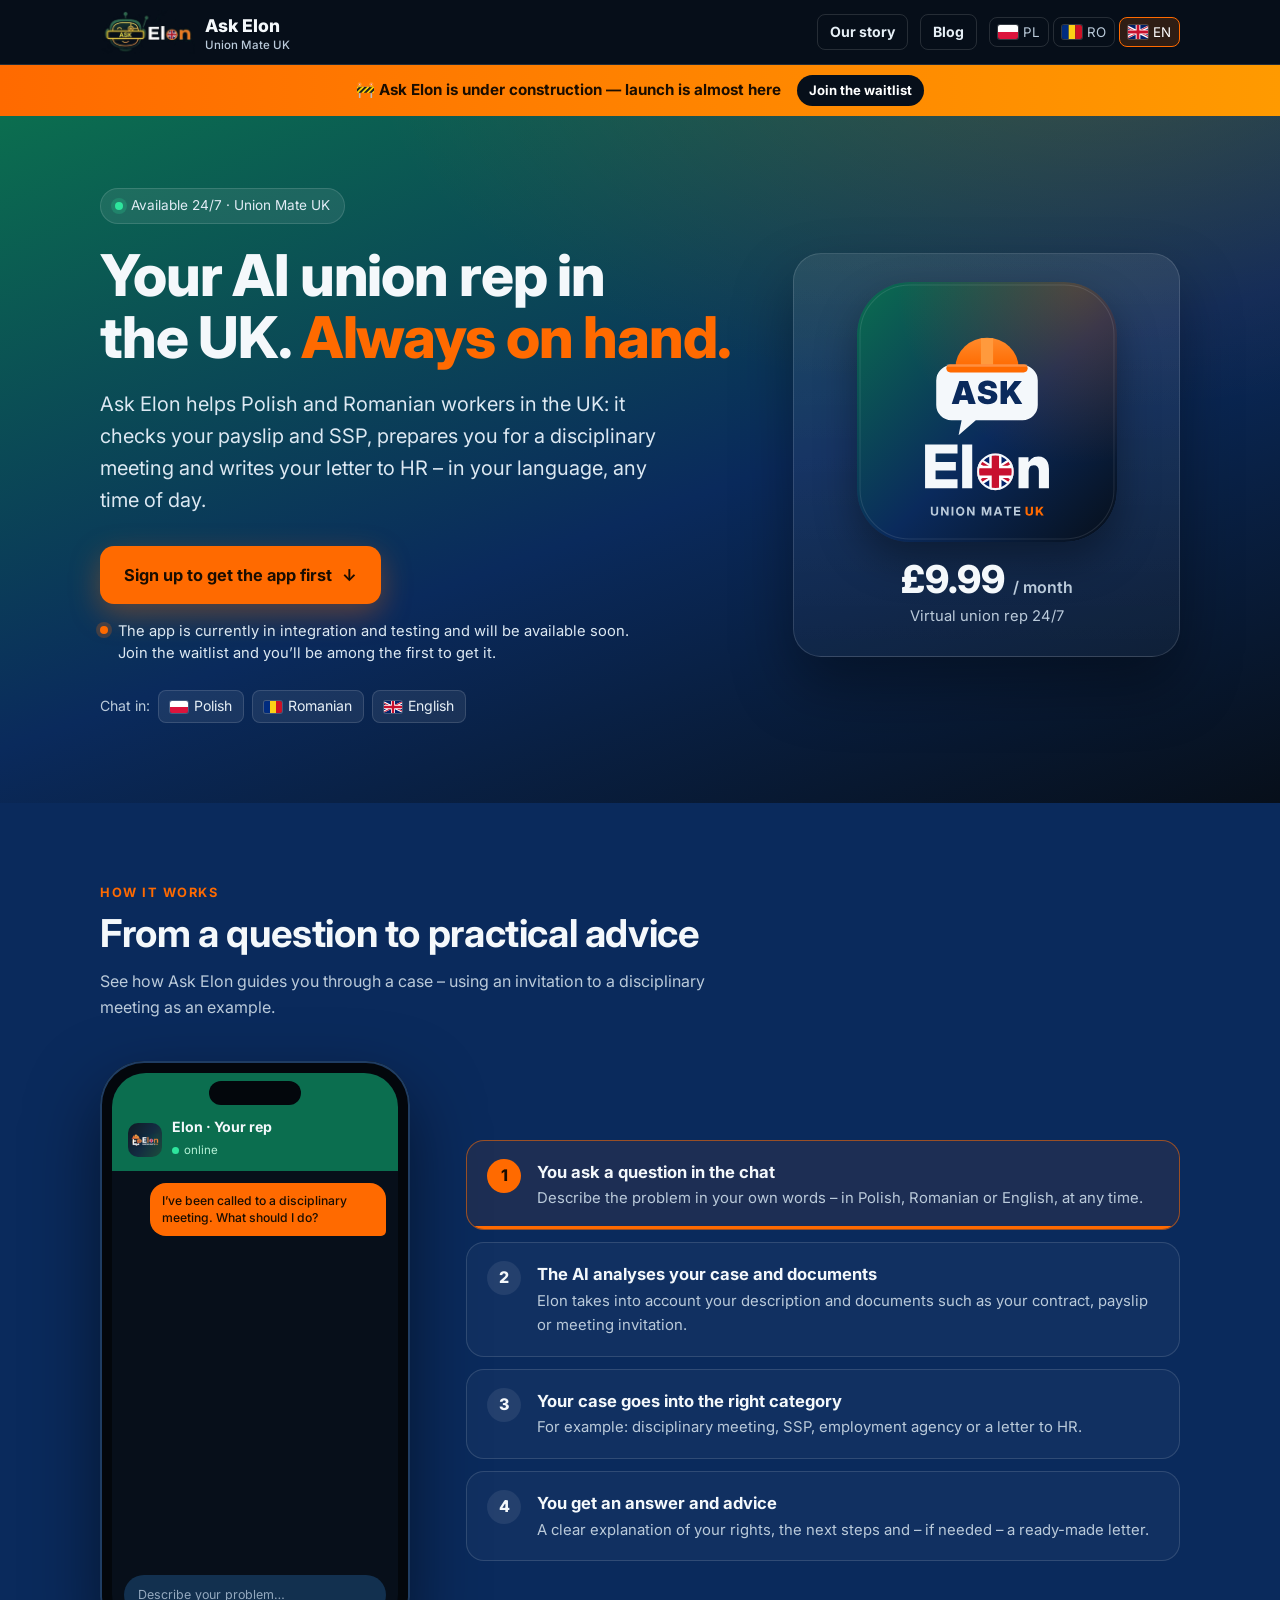
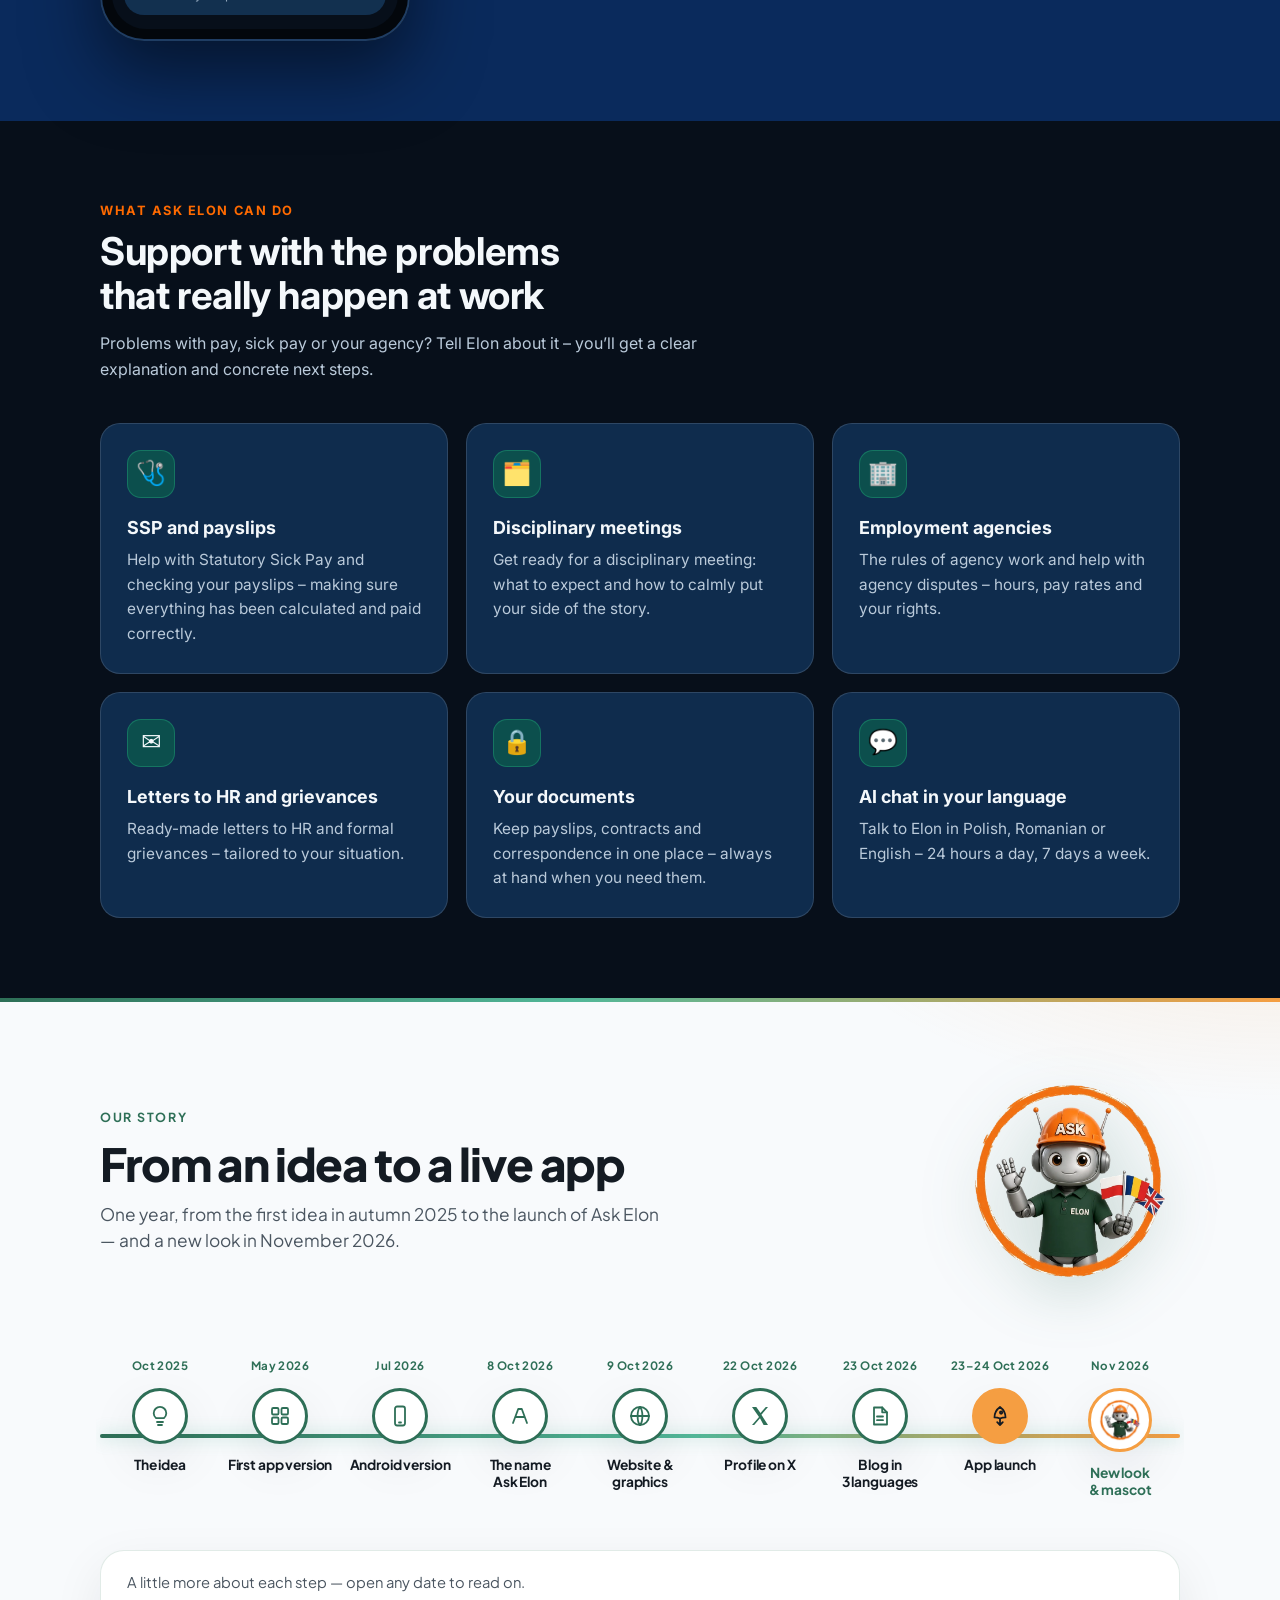
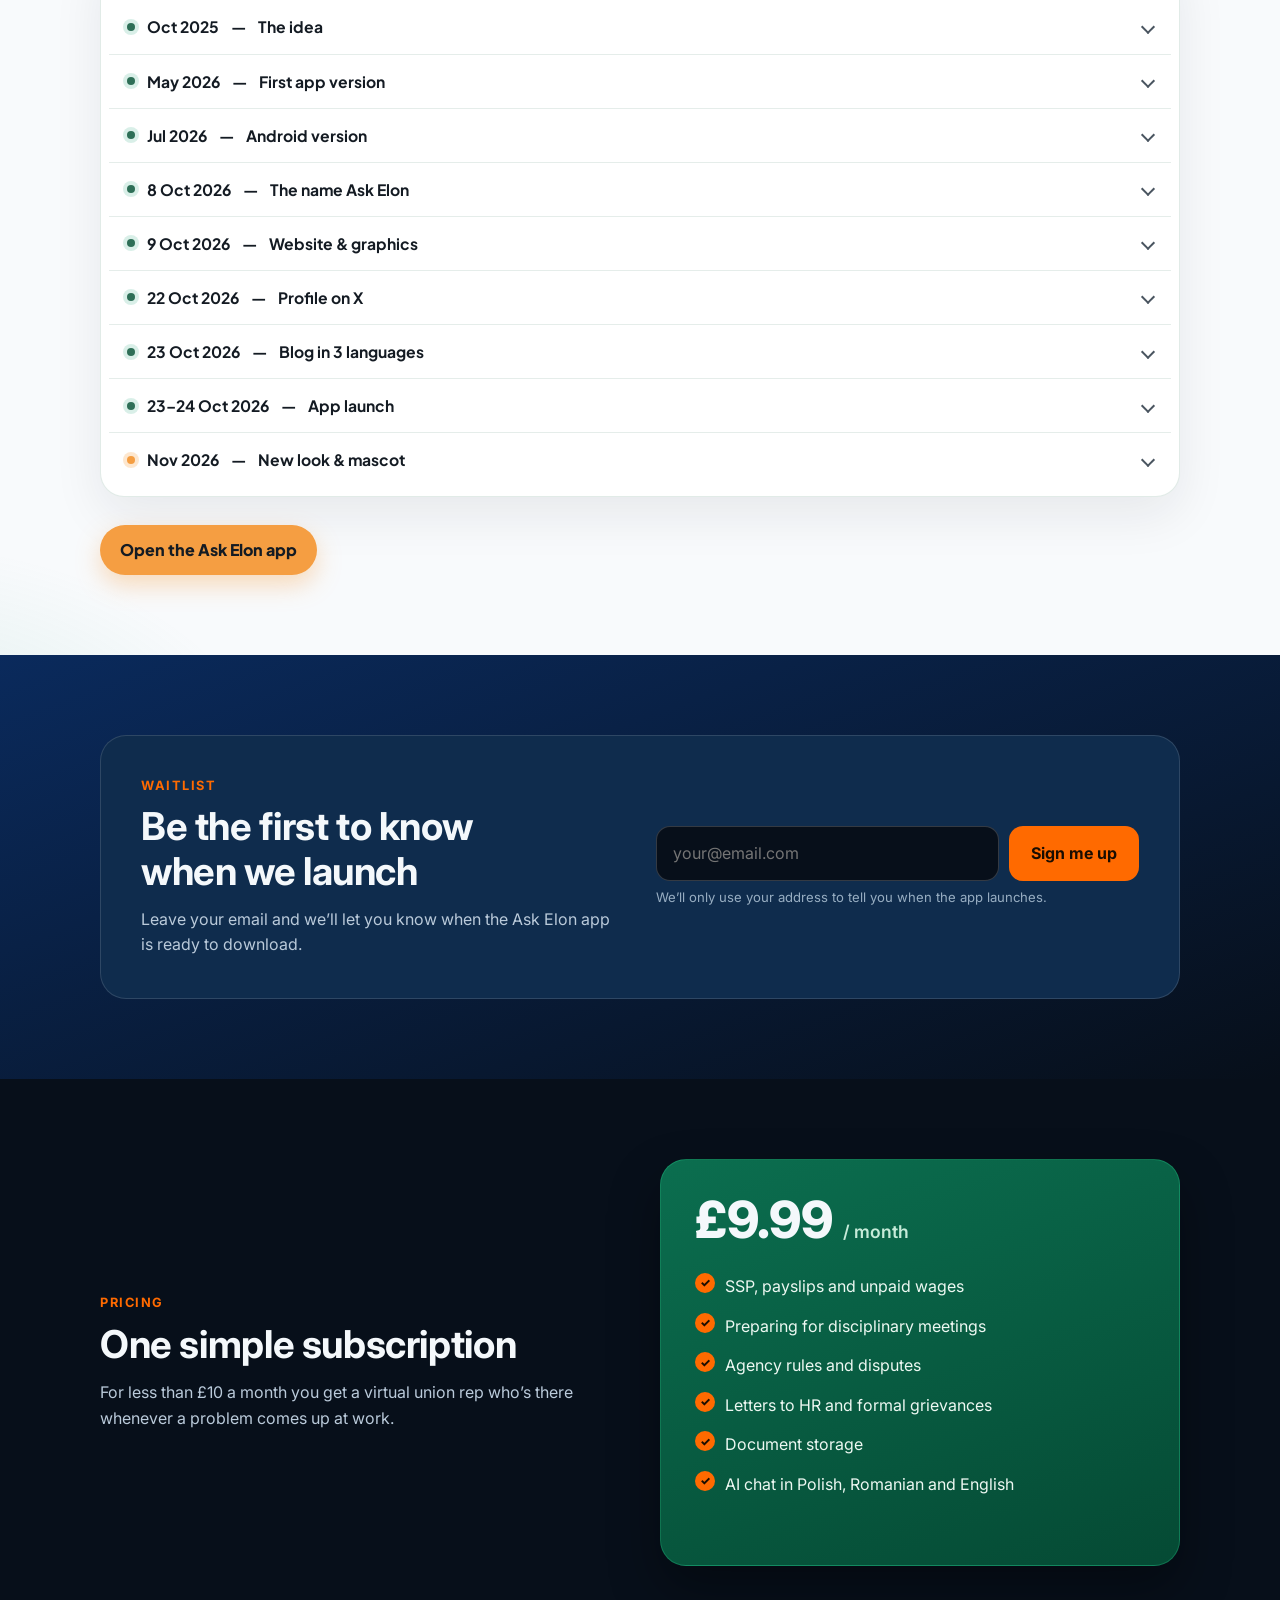
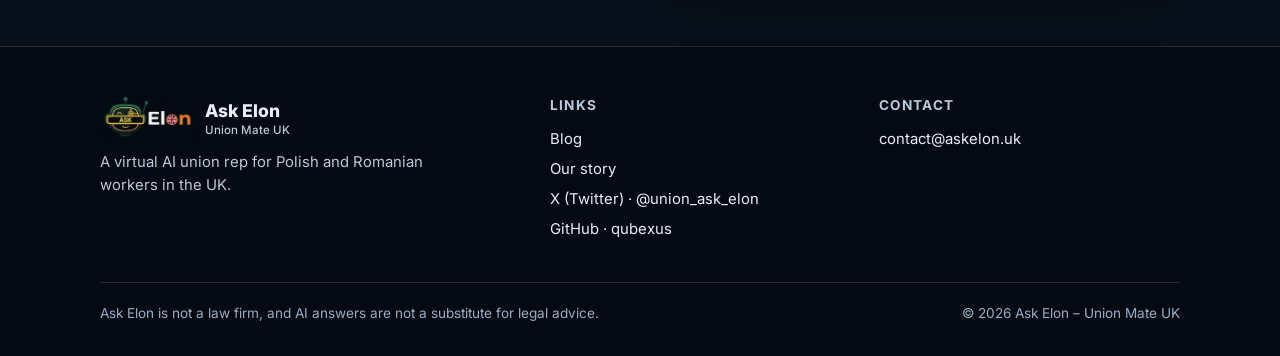
==== commit d78b4448: "Strona główna: sekcja „Nasza historia” / Our story (#historia) – oś czasu z maskotką (pełna głowa ro" ====
--- a/index.html
+++ b/index.html
@@ -7,11 +7,19 @@
 <meta name="description" content="Ask Elon – an AI union rep for Polish and Romanian workers in the UK. SSP, payslips, disciplinary meetings, agencies, letters to HR. 24/7, in Polish, Romanian and English. £9.99/month.">
 <meta property="og:title" content="Ask Elon – Union Mate UK">
 <meta property="og:description" content="Your AI union rep in the UK, 24/7. £9.99/month.">
+<meta property="og:locale" content="en_GB">
+<meta property="og:locale:alternate" content="pl_PL">
+<meta property="og:locale:alternate" content="ro_RO">
+<link rel="canonical" href="https://askelon.uk/">
+<link rel="alternate" hreflang="en" href="https://askelon.uk/">
+<link rel="alternate" hreflang="pl" href="https://askelon.uk/?lang=pl">
+<link rel="alternate" hreflang="ro" href="https://askelon.uk/?lang=ro">
+<link rel="alternate" hreflang="x-default" href="https://askelon.uk/">
 <link rel="icon" type="image/png" href="favicon.png">
 <link rel="apple-touch-icon" href="favicon.png">
 <link rel="preconnect" href="https://fonts.googleapis.com">
 <link rel="preconnect" href="https://fonts.gstatic.com" crossorigin>
-<link href="https://fonts.googleapis.com/css2?family=Inter:wght@400;500;600;700;800&display=swap" rel="stylesheet">
+<link href="https://fonts.googleapis.com/css2?family=Inter:wght@400;500;600;700;800&family=Plus+Jakarta+Sans:wght@500;600;700;800&display=swap" rel="stylesheet">
 <style>
 :root{--green:#0B6E4F;--orange:#FF6A00;--navy:#0A2A5C;--graphite:#070F1A;--text:#F4F8FB;--muted:#BACADA;--card:#0F2C4D;--line:rgba(255,255,255,.13)}
 *{box-sizing:border-box;margin:0;padding:0}
@@ -52,7 +60,7 @@
 .btn-early:hover .arr{transform:translateY(2px)}
 .cta-note{display:flex;align-items:flex-start;gap:10px;margin-top:16px;max-width:560px;font-size:.92rem;line-height:1.5;color:#DCE8F2}
 .cta-note .dot{flex:none;margin-top:6px;background:var(--orange);box-shadow:0 0 0 4px rgba(255,106,0,.22)}
-#lista{scroll-margin-top:64px}
+#lista,#historia,#funkcje{scroll-margin-top:120px}
 .hero-card img.logo-new{display:block;height:auto;border-radius:20.3%;box-shadow:0 18px 40px rgba(0,0,0,.35)}
 .badge-soon{background:#FFD3A6;color:#6B2800;font-size:.7rem;font-weight:800;text-transform:uppercase;letter-spacing:.06em;padding:3px 8px;border-radius:6px}
 .langs{display:flex;gap:8px;flex-wrap:wrap;margin-top:26px;font-size:.88rem;color:var(--muted)}
@@ -209,11 +217,13 @@
 @media (max-width:420px){.brand>span{position:absolute;width:1px;height:1px;overflow:hidden;clip:rect(0 0 0 0);white-space:nowrap}}
 @media (max-width:330px){.lang-sw .code{display:none}}
 /* blog link */
-.nav-blog{margin-left:auto;text-decoration:none;font-weight:700;font-size:.88rem;color:#E6EFF6;padding:6px 12px;border-radius:8px;border:1px solid var(--line);white-space:nowrap}
-.nav-blog:hover,.nav-blog:focus-visible{color:#fff;border-color:var(--orange);background:rgba(255,106,0,.12)}
+.nav-blog,.nav-story{text-decoration:none;font-weight:700;font-size:.88rem;color:#E6EFF6;padding:6px 12px;border-radius:8px;border:1px solid var(--line);white-space:nowrap}
+.nav-story{margin-left:auto}
+.nav-blog:hover,.nav-blog:focus-visible,.nav-story:hover,.nav-story:focus-visible{color:#fff;border-color:var(--orange);background:rgba(255,106,0,.12)}
 .nav-blog + .lang-sw{margin-left:0}
-@media (max-width:600px){.nav-blog{padding:5px 8px;font-size:.78rem}}
+@media (max-width:600px){.nav-blog,.nav-story{padding:5px 8px;font-size:.78rem}}
 </style>
+<link rel="stylesheet" href="css/historia.css">
 </head>
 <body>
 <svg width="0" height="0" style="position:absolute" aria-hidden="true" focusable="false">
@@ -225,6 +235,7 @@
 <nav>
  <div class="wrap">
   <a class="brand" href="#top"><img class="brand-logo" src="logo.webp" width="400" height="185" alt="Ask Elon logo" data-i18n-attr="alt:nav.logo"><span>Ask Elon<small>Union Mate UK</small></span></a>
+  <a class="nav-story" href="#historia" data-i18n="nav.story">Our story</a>
   <a class="nav-blog" href="/blog/en/" data-i18n="nav.blog" data-i18n-attr="href:nav.blog.href">Blog</a>
   <div class="lang-sw" role="group" aria-label="Choose language" data-i18n-attr="aria-label:lang.group"><button type="button" data-lang="pl" lang="pl" aria-label="Polski" aria-pressed="false"><svg class="flag" aria-hidden="true" focusable="false"><use href="#f-pl"/></svg><span class="code">PL</span></button><button type="button" data-lang="ro" lang="ro" aria-label="Română" aria-pressed="false"><svg class="flag" aria-hidden="true" focusable="false"><use href="#f-ro"/></svg><span class="code">RO</span></button><button type="button" data-lang="en" lang="en" aria-label="English" aria-pressed="true"><svg class="flag" aria-hidden="true" focusable="false"><use href="#f-gb"/></svg><span class="code">EN</span></button></div>
  </div>
@@ -308,6 +319,118 @@
  </div>
 </section>
 
+<section id="historia" aria-labelledby="hist-title">
+ <div class="wrap">
+  <div class="hist-head">
+   <div class="hist-copy">
+    <div class="eyebrow" data-i18n="hist.eyebrow">Our story</div>
+    <h2 id="hist-title" data-i18n="hist.h2">From an idea to a live app</h2>
+    <p class="hist-lead" data-i18n="hist.lead">One year, from the first idea in autumn 2025 to the launch of Ask Elon — and a new look in November 2026.</p>
+   </div>
+   <div class="hist-mascot">
+    <img src="img/elon-head.webp" srcset="img/elon-head-192.webp 192w, img/elon-head.webp 768w" sizes="(max-width:720px) 128px, 220px" width="761" height="768" alt="Ask Elon mascot" data-i18n-attr="alt:hist.mascot.alt">
+   </div>
+  </div>
+
+  <div class="tl-scroll" tabindex="0" aria-label="Ask Elon project timeline" data-i18n-attr="aria-label:hist.track">
+   <div class="tl-board">
+    <div class="tl-line" aria-hidden="true"><span class="tl-progress"></span></div>
+    <ol class="tl-track">
+    <li class="tl-item" data-target="h-m1">
+     <div class="tl-date" data-i18n="hist.m1.date">Oct 2025</div>
+     <button type="button" class="tl-dot" aria-controls="h-m1" aria-expanded="false" data-i18n-attr="aria-label:hist.m1.label"><svg viewBox="0 0 24 24" fill="none" stroke="currentColor" stroke-width="1.8" stroke-linecap="round" stroke-linejoin="round" aria-hidden="true"><path d="M9 18h6M10 21h4"/><path d="M8.2 14.2C6.7 13 5.7 11.2 5.7 9.2a6.3 6.3 0 1 1 12.6 0c0 2-1 3.8-2.5 5H8.2z"/></svg></button>
+     <div class="tl-label" data-i18n="hist.m1.label">The idea</div>
+    </li>
+    <li class="tl-item" data-target="h-m2">
+     <div class="tl-date" data-i18n="hist.m2.date">May 2026</div>
+     <button type="button" class="tl-dot" aria-controls="h-m2" aria-expanded="false" data-i18n-attr="aria-label:hist.m2.label"><svg viewBox="0 0 24 24" fill="none" stroke="currentColor" stroke-width="1.8" stroke-linecap="round" stroke-linejoin="round" aria-hidden="true"><rect x="4" y="4" width="6.5" height="6.5" rx="1.3"/><rect x="13.5" y="4" width="6.5" height="6.5" rx="1.3"/><rect x="4" y="13.5" width="6.5" height="6.5" rx="1.3"/><rect x="13.5" y="13.5" width="6.5" height="6.5" rx="1.3"/></svg></button>
+     <div class="tl-label" data-i18n="hist.m2.label">First app version</div>
+    </li>
+    <li class="tl-item" data-target="h-m3">
+     <div class="tl-date" data-i18n="hist.m3.date">Jul 2026</div>
+     <button type="button" class="tl-dot" aria-controls="h-m3" aria-expanded="false" data-i18n-attr="aria-label:hist.m3.label"><svg viewBox="0 0 24 24" fill="none" stroke="currentColor" stroke-width="1.8" stroke-linecap="round" stroke-linejoin="round" aria-hidden="true"><rect x="7" y="2.5" width="10" height="19" rx="2.2"/><path d="M11 18.5h2"/></svg></button>
+     <div class="tl-label" data-i18n="hist.m3.label">Android version</div>
+    </li>
+    <li class="tl-item" data-target="h-m4">
+     <div class="tl-date" data-i18n="hist.m4.date">8 Oct 2026</div>
+     <button type="button" class="tl-dot" aria-controls="h-m4" aria-expanded="false" data-i18n-attr="aria-label:hist.m4.label"><svg viewBox="0 0 24 24" fill="none" stroke="currentColor" stroke-width="1.8" stroke-linecap="round" stroke-linejoin="round" aria-hidden="true"><path d="M5 19 10.2 5h3.6L19 19M7.4 13h9.2"/></svg></button>
+     <div class="tl-label" data-i18n="hist.m4.label">The name Ask Elon</div>
+    </li>
+    <li class="tl-item" data-target="h-m5">
+     <div class="tl-date" data-i18n="hist.m5.date">9 Oct 2026</div>
+     <button type="button" class="tl-dot" aria-controls="h-m5" aria-expanded="false" data-i18n-attr="aria-label:hist.m5.label"><svg viewBox="0 0 24 24" fill="none" stroke="currentColor" stroke-width="1.8" stroke-linecap="round" stroke-linejoin="round" aria-hidden="true"><circle cx="12" cy="12" r="9"/><path d="M3 12h18M12 3c3.2 3.4 3.2 14.6 0 18M12 3c-3.2 3.4-3.2 14.6 0 18"/></svg></button>
+     <div class="tl-label" data-i18n="hist.m5.label">Website &amp; graphics</div>
+    </li>
+    <li class="tl-item" data-target="h-m6">
+     <div class="tl-date" data-i18n="hist.m6.date">22 Oct 2026</div>
+     <button type="button" class="tl-dot" aria-controls="h-m6" aria-expanded="false" data-i18n-attr="aria-label:hist.m6.label"><svg viewBox="0 0 24 24" fill="currentColor" aria-hidden="true"><path d="M13.4 10.7 20 3h-2.2l-5.3 6.1L8.3 3H4l7 10.1L4 21h2.2l5.8-6.7L15.6 21H20l-6.6-10.3z"/></svg></button>
+     <div class="tl-label" data-i18n="hist.m6.label">Profile on X</div>
+    </li>
+    <li class="tl-item" data-target="h-m7">
+     <div class="tl-date" data-i18n="hist.m7.date">23 Oct 2026</div>
+     <button type="button" class="tl-dot" aria-controls="h-m7" aria-expanded="false" data-i18n-attr="aria-label:hist.m7.label"><svg viewBox="0 0 24 24" fill="none" stroke="currentColor" stroke-width="1.8" stroke-linecap="round" stroke-linejoin="round" aria-hidden="true"><path d="M6 3.5h8.2L19 8.3V20.5H6z"/><path d="M14.2 3.5v4.8H19M9 12.5h6M9 16.2h6"/></svg></button>
+     <div class="tl-label" data-i18n="hist.m7.label">Blog in 3 languages</div>
+    </li>
+    <li class="tl-item is-launch" data-target="h-m8">
+     <div class="tl-date" data-i18n="hist.m8.date">23–24 Oct 2026</div>
+     <button type="button" class="tl-dot" aria-controls="h-m8" aria-expanded="false" data-i18n-attr="aria-label:hist.m8.label"><svg viewBox="0 0 24 24" fill="none" stroke="currentColor" stroke-width="1.8" stroke-linecap="round" stroke-linejoin="round" aria-hidden="true"><path d="M12 3c3.6 2.6 5.5 6.4 5.5 10.4-1.8 0-3.6.3-5.5 1.1-1.9-.8-3.7-1.1-5.5-1.1C6.5 9.4 8.4 5.6 12 3z"/><path d="M12 14.6V21M9.2 18.2 12 21l2.8-2.8"/><circle cx="13.1" cy="8.6" r="1.15"/></svg></button>
+     <div class="tl-label" data-i18n="hist.m8.label">App launch</div>
+    </li>
+    <li class="tl-item is-now" data-target="h-m9">
+     <div class="tl-date" data-i18n="hist.m9.date">Nov 2026</div>
+     <button type="button" class="tl-dot" aria-controls="h-m9" aria-expanded="false" data-i18n-attr="aria-label:hist.m9.label"><img src="img/elon-head-192.webp" width="190" height="192" alt=""></button>
+     <div class="tl-label" data-i18n="hist.m9.label">New look &amp; mascot</div>
+    </li>
+    </ol>
+   </div>
+  </div>
+
+  <div class="tl-more">
+   <p class="tl-more-intro" data-i18n="hist.more">A little more about each step — open any date to read on.</p>
+  <details id="h-m1">
+   <summary><span data-i18n="hist.m1.date">Oct 2025</span> — <span data-i18n="hist.m1.label">The idea</span></summary>
+   <p class="tl-body" data-i18n="hist.m1.body">The idea for an AI union mate for Polish and Romanian workers in the UK took shape in autumn 2025.</p>
+  </details>
+  <details id="h-m2">
+   <summary><span data-i18n="hist.m2.date">May 2026</span> — <span data-i18n="hist.m2.label">First app version</span></summary>
+   <p class="tl-body" data-i18n="hist.m2.body">The first working version of the app was ready at the end of May 2026.</p>
+  </details>
+  <details id="h-m3">
+   <summary><span data-i18n="hist.m3.date">Jul 2026</span> — <span data-i18n="hist.m3.label">Android version</span></summary>
+   <p class="tl-body" data-i18n="hist.m3.body">An Android version followed in July 2026, so people could use it on their phones.</p>
+  </details>
+  <details id="h-m4">
+   <summary><span data-i18n="hist.m4.date">8 Oct 2026</span> — <span data-i18n="hist.m4.label">The name Ask Elon</span></summary>
+   <p class="tl-body" data-i18n="hist.m4.body">On 8 October 2026 the project took the name Ask Elon.</p>
+  </details>
+  <details id="h-m5">
+   <summary><span data-i18n="hist.m5.date">9 Oct 2026</span> — <span data-i18n="hist.m5.label">Website &amp; graphics</span></summary>
+   <p class="tl-body" data-i18n="hist.m5.body">The next day the public website and the first brand graphics went live.</p>
+  </details>
+  <details id="h-m6">
+   <summary><span data-i18n="hist.m6.date">22 Oct 2026</span> — <span data-i18n="hist.m6.label">Profile on X</span></summary>
+   <p class="tl-body" data-i18n="hist.m6.body">Ask Elon appeared on X, so news could be shared in public.</p>
+  </details>
+  <details id="h-m7">
+   <summary><span data-i18n="hist.m7.date">23 Oct 2026</span> — <span data-i18n="hist.m7.label">Blog in 3 languages</span></summary>
+   <p class="tl-body" data-i18n="hist.m7.body">Practical guides to rights at work went live in English, Polish and Romanian.</p>
+  </details>
+  <details id="h-m8">
+   <summary><span data-i18n="hist.m8.date">23–24 Oct 2026</span> — <span data-i18n="hist.m8.label">App launch</span></summary>
+   <p class="tl-body" data-i18n="hist.m8.body">The Ask Elon app went live at app.askelon.uk on 23–24 October 2026.</p>
+  </details>
+  <details id="h-m9" class="is-now-d">
+   <summary><span data-i18n="hist.m9.date">Nov 2026</span> — <span data-i18n="hist.m9.label">New look &amp; mascot</span></summary>
+   <p class="tl-body" data-i18n="hist.m9.body">In November 2026 came a refreshed look, a new colour palette and the Ask Elon mascot.</p>
+  </details>
+  </div>
+
+  <div class="hist-cta">
+   <a class="hist-app" href="https://app.askelon.uk" data-i18n="hist.cta">Open the Ask Elon app</a>
+  </div>
+ </div>
+</section>
+
 <section class="waitlist" id="lista">
  <div class="wrap">
   <div class="wl-box">
@@ -362,6 +485,7 @@
     <h4 data-i18n="foot.links">Links</h4>
     <ul>
      <li><a href="/blog/en/" data-i18n="foot.blog" data-i18n-attr="href:foot.blog.href">Blog</a></li>
+     <li><a href="#historia" data-i18n="foot.story">Our story</a></li>
      <li><a href="https://x.com/union_ask_elon" target="_blank" rel="noopener">X (Twitter) · @union_ask_elon</a></li>
      <li><a href="https://github.com/qubexus" target="_blank" rel="noopener">GitHub · qubexus</a></li>
      <!-- STRONA EMERGENT: gdy aplikacja będzie miała publiczny adres w Emergent, wklej tu:
@@ -388,6 +512,21 @@
   'meta.title':'Ask Elon – Union Mate UK | Delegatul tău sindical AI în UK, 24/7',
   'meta.desc':'Ask Elon – delegat sindical AI pentru polonezii și românii care lucrează în UK. SSP, fluturași de salariu, ședințe disciplinare, agenții, scrisori către HR. 24/7, în poloneză, română și engleză. £9.99/lună.',
   'nav.blog':'Blog','nav.blog.href':'/blog/ro/','foot.blog':'Blog','foot.blog.href':'/blog/ro/',
+  'nav.story':'Povestea noastră','foot.story':'Povestea noastră',
+  'hist.eyebrow':'Povestea noastră','hist.h2':'De la o idee la o aplicație live',
+  'hist.lead':'Un an, de la prima idee din toamna lui 2025 până la lansarea Ask Elon — și un look nou în noiembrie 2026.',
+  'hist.mascot.alt':'Mascota Ask Elon','hist.track':'Cronologia proiectului Ask Elon',
+  'hist.more':'Câte puțin despre fiecare pas — deschide orice dată ca să citești mai departe.',
+  'hist.cta':'Deschide aplicația Ask Elon',
+  'hist.m1.date':'oct 2025','hist.m1.label':'Ideea','hist.m1.body':'Ideea unui coleg de sindicat AI pentru polonezii și românii care lucrează în UK a prins formă în toamna lui 2025.',
+  'hist.m2.date':'mai 2026','hist.m2.label':'Prima versiune','hist.m2.body':'Prima versiune funcțională a aplicației a fost gata la sfârșitul lui mai 2026.',
+  'hist.m3.date':'iul 2026','hist.m3.label':'Versiunea Android','hist.m3.body':'Versiunea pentru Android a urmat în iulie 2026, ca să poată fi folosită pe telefon.',
+  'hist.m4.date':'8 oct 2026','hist.m4.label':'Numele Ask Elon','hist.m4.body':'Pe 8 octombrie 2026 proiectul a primit numele Ask Elon.',
+  'hist.m5.date':'9 oct 2026','hist.m5.label':'Site-ul și grafica','hist.m5.body':'A doua zi au apărut site-ul public și primele grafice de brand.',
+  'hist.m6.date':'22 oct 2026','hist.m6.label':'Profilul pe X','hist.m6.body':'Ask Elon a apărut pe X, ca veștile să poată fi împărtășite public.',
+  'hist.m7.date':'23 oct 2026','hist.m7.label':'Blog în 3 limbi','hist.m7.body':'Ghiduri practice despre drepturile la muncă, în engleză, poloneză și română.',
+  'hist.m8.date':'23–24 oct 2026','hist.m8.label':'Lansarea aplicației','hist.m8.body':'Aplicația Ask Elon a fost lansată pe app.askelon.uk pe 23–24 octombrie 2026.',
+  'hist.m9.date':'nov 2026','hist.m9.label':'Look nou și mascotă','hist.m9.body':'În noiembrie 2026 au venit un look reînnoit, o paletă nouă de culori și mascota Ask Elon.',
   'nav.logo':'Sigla Ask Elon','lang.group':'Alege limba','nav.cta':'£9.99/lună',
   'build.text':'🚧 Ask Elon este în construcție — lansarea e aproape','build.link':'Înscrie-te pe listă',
   'hero.pill':'Disponibil 24/7 · Union Mate UK',
@@ -427,7 +566,7 @@
   'foot.links':'Linkuri','foot.contact':'Contact','foot.buy':'Abonează-te',
   'foot.disc':'Ask Elon nu este o firmă de avocatură, iar răspunsurile AI nu înlocuiesc consultanța juridică.'
  },
- pl:{ "nav.blog": "Blog", "nav.blog.href": "/blog/pl/", "foot.blog": "Blog", "foot.blog.href": "/blog/pl/", "nav.cta": "£9.99/mies.", "build.text": "🚧 Ask Elon jest w budowie — finał już blisko", "build.link": "Zapisz się na listę", "hero.pill": "Dostępny 24/7 · Union Mate UK", "hero.h1": "Twój delegat związkowy AI w&nbsp;UK. <em>Zawsze pod ręką.</em>", "hero.lead": "Ask Elon pomaga Polakom i Rumunom pracującym w Wielkiej Brytanii: sprawdzi payslip i SSP, przygotuje Cię do rozmowy dyscyplinarnej i napisze pismo do HR – w Twoim języku, o każdej porze.", "btn.buy": "Wykup dostęp – £9.99/mies.", "cta.btn": "Zapisz się i odbierz aplikację wśród pierwszych", "cta.note": "Aplikacja jest teraz na etapie integracji i testów – będzie dostępna już wkrótce. Zapisz się na listę, a dostaniesz ją wśród pierwszych.", "hero.talk": "Rozmawiaj po:", "hero.l.pl": "polsku", "hero.l.ro": "rumuńsku", "hero.l.en": "angielsku", "per.month": "/ miesiąc", "hero.card": "Wirtualny delegat związkowy 24/7", "how.eyebrow": "Jak to działa", "how.h2": "Od pytania do konkretnej porady", "how.sub": "Zobacz, jak Ask Elon prowadzi Cię przez sprawę – na przykładzie wezwania na rozmowę dyscyplinarną.", "ph.head": "Elon · Twój delegat", "ph.user": "Dostałem wezwanie na rozmowę dyscyplinarną. Co robić?", "ph.doc1": "📄 Wezwanie na spotkanie.pdf", "ph.doc2": "📄 Umowa o pracę.pdf", "ph.cat": "🏷️ Rozmowa dyscyplinarna", "ph.ai": "Spokojnie, masz konkretne prawa:\n        <ul>\n         <li>Możesz przyjść z kolegą z pracy lub przedstawicielem związku.</li>\n         <li>Poproś na piśmie o zarzuty i dowody przed spotkaniem.</li>\n         <li>Spisz swoją wersję wydarzeń z datami.</li>\n        </ul>Przygotować Twoje oświadczenie?", "ph.in": "Opisz swój problem…", "step1.h": "Użytkownik zadaje pytanie w czacie", "step1.p": "Opisujesz problem własnymi słowami – po polsku, rumuńsku lub angielsku, o dowolnej porze.", "step2.h": "AI analizuje sprawę i dokumenty", "step2.p": "Elon bierze pod uwagę Twój opis oraz dokumenty, takie jak umowa, payslip czy wezwanie.", "step3.h": "Sprawa trafia do odpowiedniej kategorii", "step3.p": "Np. rozmowa dyscyplinarna, SSP, agencja pracy albo pismo do HR.", "step4.h": "Użytkownik dostaje odpowiedź i poradę", "step4.p": "Jasne wyjaśnienie Twoich praw, kolejne kroki i – jeśli trzeba – gotowe pismo.", "how.note": "Dostęp: £9.99/mies. przez bezpieczną płatność Stripe. <a href=\"#cena\">Zobacz cenę</a>", "feat.eyebrow": "Co potrafi Ask Elon", "feat.h2": "Wsparcie w sprawach, które naprawdę się zdarzają w pracy", "feat.sub": "Problem z wypłatą, chorobowym albo agencją? Opisz go Elonowi – dostaniesz jasne wyjaśnienie i konkretne kolejne kroki.", "card1.h": "SSP i payslipy", "card1.p": "Pomoc z chorobowym (Statutory Sick Pay) i sprawdzanie payslipów – czy wszystko zostało policzone i wypłacone.", "card2.h": "Rozmowy dyscyplinarne", "card2.p": "Przygotowanie do spotkania dyscyplinarnego: czego się spodziewać i jak spokojnie przedstawić swoją wersję.", "card3.h": "Agencje pracy", "card3.p": "Zasady pracy przez agencję i pomoc w sporach z agencją – godziny, stawki, Twoje prawa.", "card4.h": "Pisma do HR i skargi", "card4.p": "Gotowe pisma do działu HR i formalne skargi (grievance) – dopasowane do Twojej sytuacji.", "card5.h": "Twoje dokumenty", "card5.p": "Przechowuj payslipy, umowy i korespondencję w jednym miejscu – zawsze pod ręką, gdy będą potrzebne.", "card6.h": "Czat AI w Twoim języku", "card6.p": "Rozmawiaj z Elonem po polsku, rumuńsku lub angielsku – 24 godziny na dobę, 7 dni w tygodniu.", "wl.eyebrow": "Lista oczekujących", "wl.h2": "Bądź pierwszy, gdy wystartujemy", "wl.sub": "Zostaw e-mail, a damy Ci znać, gdy aplikacja Ask Elon będzie gotowa do pobrania.", "wl.label": "Adres e-mail", "wl.btn": "Zapisz mnie", "wl.note": "Użyjemy Twojego adresu tylko po to, by poinformować Cię o starcie aplikacji.", "price.eyebrow": "Cena", "price.h2": "Jedna prosta subskrypcja", "price.sub": "Za mniej niż £10 miesięcznie masz wirtualnego delegata związkowego, który jest dostępny zawsze, gdy w pracy pojawia się problem.", "price.li1": "SSP, payslipy i zaległe wynagrodzenie", "price.li2": "Przygotowanie do rozmów dyscyplinarnych", "price.li3": "Zasady i spory z agencjami pracy", "price.li4": "Pisma do HR i formalne skargi", "price.li5": "Przechowywanie dokumentów", "price.li6": "Czat AI po polsku, rumuńsku i angielsku", "foot.desc": "Wirtualny delegat związkowy AI dla polskich i rumuńskich pracowników w Wielkiej Brytanii.", "foot.links": "Linki", "foot.contact": "Kontakt", "foot.buy": "Wykup dostęp", "foot.disc": "Ask Elon nie jest kancelarią prawną, a odpowiedzi AI nie zastępują porady prawnej.", "nav.logo": "Logo Ask Elon", "lang.group": "Wybierz język", "cta.title": "Zapisz się na listę oczekujących – damy znać, gdy tylko aplikacja będzie gotowa", "wl.ph": "twoj@email.com", "meta.title": "Ask Elon – Union Mate UK | Twój delegat związkowy AI w UK, 24/7", "meta.desc": "Ask Elon – delegat związkowy AI dla Polaków i Rumunów pracujących w UK. SSP, payslipy, rozmowy dyscyplinarne, agencje, pisma do HR. 24/7, po polsku, rumuńsku i angielsku. £9.99/mies." }};
+ pl:{ "nav.blog": "Blog", "nav.blog.href": "/blog/pl/", "foot.blog": "Blog", "foot.blog.href": "/blog/pl/", "nav.cta": "£9.99/mies.", "build.text": "🚧 Ask Elon jest w budowie — finał już blisko", "build.link": "Zapisz się na listę", "hero.pill": "Dostępny 24/7 · Union Mate UK", "hero.h1": "Twój delegat związkowy AI w&nbsp;UK. <em>Zawsze pod ręką.</em>", "hero.lead": "Ask Elon pomaga Polakom i Rumunom pracującym w Wielkiej Brytanii: sprawdzi payslip i SSP, przygotuje Cię do rozmowy dyscyplinarnej i napisze pismo do HR – w Twoim języku, o każdej porze.", "btn.buy": "Wykup dostęp – £9.99/mies.", "cta.btn": "Zapisz się i odbierz aplikację wśród pierwszych", "cta.note": "Aplikacja jest teraz na etapie integracji i testów – będzie dostępna już wkrótce. Zapisz się na listę, a dostaniesz ją wśród pierwszych.", "hero.talk": "Rozmawiaj po:", "hero.l.pl": "polsku", "hero.l.ro": "rumuńsku", "hero.l.en": "angielsku", "per.month": "/ miesiąc", "hero.card": "Wirtualny delegat związkowy 24/7", "how.eyebrow": "Jak to działa", "how.h2": "Od pytania do konkretnej porady", "how.sub": "Zobacz, jak Ask Elon prowadzi Cię przez sprawę – na przykładzie wezwania na rozmowę dyscyplinarną.", "ph.head": "Elon · Twój delegat", "ph.user": "Dostałem wezwanie na rozmowę dyscyplinarną. Co robić?", "ph.doc1": "📄 Wezwanie na spotkanie.pdf", "ph.doc2": "📄 Umowa o pracę.pdf", "ph.cat": "🏷️ Rozmowa dyscyplinarna", "ph.ai": "Spokojnie, masz konkretne prawa:\n        <ul>\n         <li>Możesz przyjść z kolegą z pracy lub przedstawicielem związku.</li>\n         <li>Poproś na piśmie o zarzuty i dowody przed spotkaniem.</li>\n         <li>Spisz swoją wersję wydarzeń z datami.</li>\n        </ul>Przygotować Twoje oświadczenie?", "ph.in": "Opisz swój problem…", "step1.h": "Użytkownik zadaje pytanie w czacie", "step1.p": "Opisujesz problem własnymi słowami – po polsku, rumuńsku lub angielsku, o dowolnej porze.", "step2.h": "AI analizuje sprawę i dokumenty", "step2.p": "Elon bierze pod uwagę Twój opis oraz dokumenty, takie jak umowa, payslip czy wezwanie.", "step3.h": "Sprawa trafia do odpowiedniej kategorii", "step3.p": "Np. rozmowa dyscyplinarna, SSP, agencja pracy albo pismo do HR.", "step4.h": "Użytkownik dostaje odpowiedź i poradę", "step4.p": "Jasne wyjaśnienie Twoich praw, kolejne kroki i – jeśli trzeba – gotowe pismo.", "how.note": "Dostęp: £9.99/mies. przez bezpieczną płatność Stripe. <a href=\"#cena\">Zobacz cenę</a>", "feat.eyebrow": "Co potrafi Ask Elon", "feat.h2": "Wsparcie w sprawach, które naprawdę się zdarzają w pracy", "feat.sub": "Problem z wypłatą, chorobowym albo agencją? Opisz go Elonowi – dostaniesz jasne wyjaśnienie i konkretne kolejne kroki.", "card1.h": "SSP i payslipy", "card1.p": "Pomoc z chorobowym (Statutory Sick Pay) i sprawdzanie payslipów – czy wszystko zostało policzone i wypłacone.", "card2.h": "Rozmowy dyscyplinarne", "card2.p": "Przygotowanie do spotkania dyscyplinarnego: czego się spodziewać i jak spokojnie przedstawić swoją wersję.", "card3.h": "Agencje pracy", "card3.p": "Zasady pracy przez agencję i pomoc w sporach z agencją – godziny, stawki, Twoje prawa.", "card4.h": "Pisma do HR i skargi", "card4.p": "Gotowe pisma do działu HR i formalne skargi (grievance) – dopasowane do Twojej sytuacji.", "card5.h": "Twoje dokumenty", "card5.p": "Przechowuj payslipy, umowy i korespondencję w jednym miejscu – zawsze pod ręką, gdy będą potrzebne.", "card6.h": "Czat AI w Twoim języku", "card6.p": "Rozmawiaj z Elonem po polsku, rumuńsku lub angielsku – 24 godziny na dobę, 7 dni w tygodniu.", "wl.eyebrow": "Lista oczekujących", "wl.h2": "Bądź pierwszy, gdy wystartujemy", "wl.sub": "Zostaw e-mail, a damy Ci znać, gdy aplikacja Ask Elon będzie gotowa do pobrania.", "wl.label": "Adres e-mail", "wl.btn": "Zapisz mnie", "wl.note": "Użyjemy Twojego adresu tylko po to, by poinformować Cię o starcie aplikacji.", "price.eyebrow": "Cena", "price.h2": "Jedna prosta subskrypcja", "price.sub": "Za mniej niż £10 miesięcznie masz wirtualnego delegata związkowego, który jest dostępny zawsze, gdy w pracy pojawia się problem.", "price.li1": "SSP, payslipy i zaległe wynagrodzenie", "price.li2": "Przygotowanie do rozmów dyscyplinarnych", "price.li3": "Zasady i spory z agencjami pracy", "price.li4": "Pisma do HR i formalne skargi", "price.li5": "Przechowywanie dokumentów", "price.li6": "Czat AI po polsku, rumuńsku i angielsku", "foot.desc": "Wirtualny delegat związkowy AI dla polskich i rumuńskich pracowników w Wielkiej Brytanii.", "foot.links": "Linki", "foot.contact": "Kontakt", "foot.buy": "Wykup dostęp", "foot.disc": "Ask Elon nie jest kancelarią prawną, a odpowiedzi AI nie zastępują porady prawnej.", "nav.logo": "Logo Ask Elon", "lang.group": "Wybierz język", "cta.title": "Zapisz się na listę oczekujących – damy znać, gdy tylko aplikacja będzie gotowa", "wl.ph": "twoj@email.com", "meta.title": "Ask Elon – Union Mate UK | Twój delegat związkowy AI w UK, 24/7", "meta.desc": "Ask Elon – delegat związkowy AI dla Polaków i Rumunów pracujących w UK. SSP, payslipy, rozmowy dyscyplinarne, agencje, pisma do HR. 24/7, po polsku, rumuńsku i angielsku. £9.99/mies.", "nav.story": "Oś czasu", "foot.story": "Oś czasu", "hist.eyebrow": "Oś czasu", "hist.h2": "Od pomysłu do działającej aplikacji", "hist.lead": "Jeden rok: od pierwszego pomysłu jesienią 2025 do startu Ask Elon — i nowego wyglądu w listopadzie 2026.", "hist.mascot.alt": "Maskotka Ask Elon", "hist.track": "Oś czasu projektu Ask Elon", "hist.more": "Krótko o każdym kroku — rozwiń datę, żeby przeczytać więcej.", "hist.cta": "Otwórz aplikację Ask Elon", "hist.m1.date": "paź 2025", "hist.m1.label": "Pomysł", "hist.m1.body": "Jesienią 2025 roku zrodził się pomysł na wirtualnego delegata AI dla Polaków i Rumunów pracujących w UK.", "hist.m2.date": "maj 2026", "hist.m2.label": "Pierwsza wersja", "hist.m2.body": "Pierwsza działająca wersja aplikacji była gotowa pod koniec maja 2026.", "hist.m3.date": "lip 2026", "hist.m3.label": "Wersja na Androida", "hist.m3.body": "W lipcu 2026 pojawiła się wersja na Androida, żeby można było korzystać z niej w telefonie.", "hist.m4.date": "8 paź 2026", "hist.m4.label": "Nazwa Ask Elon", "hist.m4.body": "8 października 2026 projekt przyjął nazwę Ask Elon.", "hist.m5.date": "9 paź 2026", "hist.m5.label": "Strona i grafiki", "hist.m5.body": "Następnego dnia wystartowały publiczna strona i pierwsze grafiki marki.", "hist.m6.date": "22 paź 2026", "hist.m6.label": "Profil na X", "hist.m6.body": "Ask Elon pojawił się na X, żeby można było dzielić się wiadomościami publicznie.", "hist.m7.date": "23 paź 2026", "hist.m7.label": "Blog w 3 językach", "hist.m7.body": "Praktyczne poradniki o prawach w pracy — po angielsku, polsku i rumuńsku.", "hist.m8.date": "23–24 paź 2026", "hist.m8.label": "Start aplikacji", "hist.m8.body": "Aplikacja Ask Elon wystartowała na app.askelon.uk 23–24 października 2026.", "hist.m9.date": "lis 2026", "hist.m9.label": "Nowy wygląd i maskotka", "hist.m9.body": "W listopadzie 2026 przyszedł odświeżony wygląd, nowa paleta kolorów i maskotka Ask Elon." }};
  var MSG={
  pl:{'f.invalid':'Wpisz poprawny adres e-mail, np. jan@gmail.com.',
   'f.file':'Formularz działa dopiero na stronie uruchomionej na serwerze. Na razie napisz do nas: contact@askelon.uk.',
@@ -467,6 +606,7 @@
   'mail.link':'click here','mail.note2':' or email us at contact@askelon.uk.'}};
  var LANGS=['en','pl','ro'],DEF='en',KEY='askelon-lang',cur=DEF;
  var desc=document.querySelector('meta[name="description"]');
+ var canon=document.querySelector('link[rel="canonical"]'),ogl=document.querySelector('meta[property="og:locale"]'),LOC={en:'en_GB',pl:'pl_PL',ro:'ro_RO'};
  var ORIG={'meta.title':document.title,'meta.desc':desc?desc.getAttribute('content'):''};
  var els=[].slice.call(document.querySelectorAll('[data-i18n]'));
  els.forEach(function(el){ORIG[el.getAttribute('data-i18n')]=el.innerHTML;});
@@ -477,6 +617,7 @@
  function apply(l,save){
   if(LANGS.indexOf(l)<0)l=DEF;cur=l;
   document.documentElement.lang=l;
+  if(canon)canon.setAttribute('href','https://askelon.uk/'+(l===DEF?'':'?lang='+l));if(ogl)ogl.setAttribute('content',LOC[l]);
   els.forEach(function(el){var v=tr(el.getAttribute('data-i18n'));if(v!=null&&el.innerHTML!==v)el.innerHTML=v;});
   attrEls.forEach(function(el){el.getAttribute('data-i18n-attr').split(';').forEach(function(p){var kv=p.split(':');var v=tr(kv[1]);if(v!=null)el.setAttribute(kv[0],v);});});
   document.title=tr('meta.title');if(desc)desc.setAttribute('content',tr('meta.desc'));
@@ -565,5 +706,6 @@
  if(reduce&&reduce.addEventListener)reduce.addEventListener('change',function(){if(reduce.matches)staticMode();else{show(1);if(visible)start();}});
 })();
 </script>
+<script src="js/historia.js" defer></script>
 </body>
 </html>
--- a/css/historia.css
+++ b/css/historia.css
@@ -0,0 +1,386 @@
+/* Ask Elon — Our story / oś czasu. New brand palette + Plus Jakarta Sans. */
+#historia{
+  --h-green:#2E6F57;
+  --h-mint:#52B798;
+  --h-apricot:#F59E42;
+  --h-bg:#F8FAFC;
+  --h-ink:#141B23;
+  --h-muted:#4A5560;
+  --h-card:#FFFFFF;
+  --h-line:rgba(46,111,87,.22);
+  --h-shadow:0 18px 50px rgba(20,27,35,.08);
+  --h-font:"Plus Jakarta Sans",Inter,system-ui,sans-serif;
+  font-family:var(--h-font);
+  background:
+    radial-gradient(900px 420px at 100% -10%,rgba(245,158,66,.16),transparent 55%),
+    radial-gradient(800px 480px at -10% 110%,rgba(82,183,152,.16),transparent 50%),
+    var(--h-bg);
+  color:var(--h-ink);
+  padding:72px 0 80px;
+  scroll-margin-top:120px;
+  position:relative;
+  isolation:isolate;
+  overflow:visible;
+}
+#historia::before{
+  content:"";
+  position:absolute;inset:0 auto auto 0;right:0;height:4px;
+  background:linear-gradient(90deg,var(--h-green),var(--h-mint) 45%,var(--h-apricot));
+}
+.hist-deco{
+  position:absolute;top:24px;right:0;width:min(720px,70%);height:160px;
+  pointer-events:none;opacity:.55;
+  background:url("../img/elon-banner-light.webp") right top / contain no-repeat;
+}
+#historia .wrap{position:relative;z-index:1}
+.hist-head{
+  display:grid;
+  grid-template-columns:1fr auto;
+  gap:28px 40px;
+  align-items:center;
+  margin-bottom:48px;
+  overflow:visible;
+}
+.hist-copy{max-width:40rem}
+#historia .eyebrow{
+  color:var(--h-green);
+  font-weight:700;
+  text-transform:uppercase;
+  letter-spacing:.14em;
+  font-size:.78rem;
+  margin-bottom:10px;
+}
+#historia h2{
+  font-size:clamp(1.85rem,4.2vw,2.85rem);
+  line-height:1.12;
+  font-weight:800;
+  letter-spacing:-.03em;
+  text-wrap:balance;
+  margin:0 0 12px;
+  color:var(--h-ink);
+}
+#historia .hist-lead{
+  margin:0;
+  color:var(--h-muted);
+  font-size:1.08rem;
+  line-height:1.55;
+  max-width:36rem;
+}
+.hist-mascot{
+  width:220px;
+  max-width:28vw;
+  height:auto;
+  overflow:visible;
+  flex:none;
+  filter:drop-shadow(0 16px 28px rgba(46,111,87,.22));
+}
+.hist-mascot img{
+  display:block;
+  width:100%;
+  height:auto;
+  object-fit:contain;
+  object-position:center;
+}
+
+/* ----- track ----- */
+.tl-scroll{
+  position:relative;
+  overflow-x:auto;
+  overflow-y:hidden;
+  scroll-snap-type:x mandatory;
+  scroll-padding-inline:20px;
+  -webkit-overflow-scrolling:touch;
+  padding:8px 4px 12px;
+  margin:0 -4px 36px;
+  scrollbar-width:thin;
+  scrollbar-color:var(--h-mint) transparent;
+}
+.tl-scroll:focus-visible{outline:2px solid var(--h-apricot);outline-offset:4px;border-radius:16px}
+.tl-years{
+  display:flex;justify-content:space-between;
+  font-size:.72rem;font-weight:800;letter-spacing:.16em;text-transform:uppercase;
+  color:var(--h-green);margin:0 8px 6px;opacity:.8;
+}
+.tl-board{position:relative;min-width:100%}
+.tl-track{
+  list-style:none;
+  display:flex;
+  align-items:stretch;
+  position:relative;
+  min-width:100%;
+  margin:0;padding:0;
+}
+.tl-line{
+  position:absolute;
+  left:0;right:0;
+  top:86px;
+  height:4px;
+  border-radius:999px;
+  background:var(--h-line);
+  z-index:0;
+  pointer-events:none;
+}
+.tl-progress{
+  display:block;height:100%;width:100%;border-radius:inherit;
+  background:linear-gradient(90deg,var(--h-green),var(--h-mint) 55%,var(--h-apricot));
+  transform:scaleX(0);transform-origin:left center;
+  box-shadow:0 0 16px rgba(82,183,152,.45);
+}
+#historia.is-in .tl-progress{
+  transform:scaleX(1);
+  transition:transform 1.5s .15s cubic-bezier(.22,1,.36,1);
+}
+.tl-item{
+  flex:1 1 0;
+  min-width:118px;
+  scroll-snap-align:center;
+  position:relative;
+  z-index:1;
+  text-align:center;
+  padding:0 6px 4px;
+  opacity:0;
+  transform:translateY(18px);
+}
+#historia.is-in .tl-item{
+  opacity:1;transform:none;
+  transition:opacity .55s ease,transform .55s ease;
+}
+#historia.is-in .tl-item:nth-child(1){transition-delay:.05s}
+#historia.is-in .tl-item:nth-child(2){transition-delay:.12s}
+#historia.is-in .tl-item:nth-child(3){transition-delay:.19s}
+#historia.is-in .tl-item:nth-child(4){transition-delay:.26s}
+#historia.is-in .tl-item:nth-child(5){transition-delay:.33s}
+#historia.is-in .tl-item:nth-child(6){transition-delay:.4s}
+#historia.is-in .tl-item:nth-child(7){transition-delay:.47s}
+#historia.is-in .tl-item:nth-child(8){transition-delay:.54s}
+#historia.is-in .tl-item:nth-child(9){transition-delay:.61s}
+
+.tl-date{
+  font-size:.72rem;
+  font-weight:700;
+  letter-spacing:.04em;
+  color:var(--h-green);
+  min-height:2.4em;
+  display:flex;align-items:flex-end;justify-content:center;
+  margin-bottom:12px;
+}
+.tl-dot{
+  width:56px;height:56px;border-radius:50%;
+  display:inline-flex;align-items:center;justify-content:center;
+  background:var(--h-card);
+  border:3px solid var(--h-green);
+  color:var(--h-green);
+  box-shadow:var(--h-shadow);
+  cursor:pointer;
+  padding:0;
+  transition:transform .2s ease,border-color .2s ease,box-shadow .2s ease,background .2s ease;
+}
+.tl-dot svg{width:24px;height:24px;display:block}
+.tl-dot:hover,.tl-dot:focus-visible{
+  transform:translateY(-3px) scale(1.06);
+  border-color:var(--h-apricot);
+  box-shadow:0 16px 32px rgba(245,158,66,.28);
+}
+.tl-dot:focus-visible{outline:2px solid var(--h-apricot);outline-offset:3px}
+.tl-item.is-current .tl-dot,
+.tl-item.is-launch .tl-dot{
+  background:var(--h-apricot);
+  border-color:var(--h-apricot);
+  color:#141B23;
+}
+.tl-item.is-now .tl-dot{
+  width:64px;height:64px;
+  border-color:var(--h-apricot);
+  background:var(--h-card);
+  overflow:hidden;
+  padding:6px;
+}
+.tl-item.is-now .tl-dot img{
+  width:100%;height:100%;
+  object-fit:contain;
+  object-position:center;
+  border-radius:50%;
+  display:block;
+}
+.tl-label{
+  margin-top:12px;
+  font-size:.86rem;
+  font-weight:700;
+  line-height:1.25;
+  letter-spacing:-.01em;
+  color:var(--h-ink);
+  text-wrap:balance;
+}
+.tl-item.is-now .tl-label{color:var(--h-green)}
+
+/* ----- details ----- */
+.tl-more{
+  background:var(--h-card);
+  border:1px solid rgba(46,111,87,.14);
+  border-radius:24px;
+  padding:10px 8px;
+  box-shadow:var(--h-shadow);
+}
+.tl-more > p.tl-more-intro{
+  margin:10px 18px 6px;
+  font-size:.92rem;
+  color:var(--h-muted);
+}
+#historia details{
+  border-top:1px solid rgba(46,111,87,.12);
+  padding:0 10px;
+}
+#historia details:first-of-type{border-top:0}
+#historia details summary{
+  list-style:none;
+  cursor:pointer;
+  display:flex;
+  align-items:center;
+  gap:12px;
+  padding:14px 8px;
+  font-weight:700;
+  font-size:.98rem;
+  border-radius:12px;
+  color:var(--h-ink);
+}
+#historia details summary::-webkit-details-marker{display:none}
+#historia details summary::before{
+  content:"";
+  width:8px;height:8px;border-radius:50%;
+  background:var(--h-green);
+  box-shadow:0 0 0 4px rgba(82,183,152,.22);
+  flex:none;
+}
+#historia details.is-now-d summary::before{background:var(--h-apricot);box-shadow:0 0 0 4px rgba(245,158,66,.25)}
+#historia details summary::after{
+  content:"";
+  margin-left:auto;
+  width:8px;height:8px;
+  border-right:2px solid var(--h-muted);
+  border-bottom:2px solid var(--h-muted);
+  transform:rotate(45deg);
+  transition:transform .2s ease;
+  flex:none;
+}
+#historia details[open] summary::after{transform:rotate(225deg);margin-top:4px}
+#historia details summary:hover{background:rgba(82,183,152,.08)}
+#historia details summary:focus-visible{outline:2px solid var(--h-apricot);outline-offset:2px}
+#historia details .tl-body{
+  margin:0 28px 16px 28px;
+  color:var(--h-muted);
+  font-size:.95rem;
+  line-height:1.6;
+}
+.hist-cta{
+  margin-top:28px;
+  display:flex;flex-wrap:wrap;gap:12px 18px;align-items:center;
+}
+.hist-cta a{
+  font-weight:800;
+  text-decoration:none;
+  border-radius:999px;
+  padding:12px 20px;
+}
+.hist-cta .hist-app{
+  background:var(--h-apricot);
+  color:#141B23;
+  box-shadow:0 10px 24px rgba(245,158,66,.35);
+}
+.hist-cta .hist-app:hover{filter:brightness(1.05)}
+.hist-cta .hist-app:focus-visible{outline:2px solid var(--h-green);outline-offset:3px}
+
+/* ----- mobile: vertical ----- */
+@media (max-width:720px){
+  .tl-board{min-width:0}
+  #historia{padding:56px 0 64px}
+  .hist-head{grid-template-columns:1fr;gap:16px}
+  .hist-mascot{width:128px;max-width:42vw;order:-1;justify-self:start}
+  .hist-deco{opacity:.28;height:110px}
+  .tl-years{display:none}
+  .tl-scroll{
+    overflow:visible;
+    scroll-snap-type:none;
+    margin-bottom:28px;
+    padding:0;
+  }
+  .tl-track{flex-direction:column;min-width:0}
+  .tl-line{
+    left:27px;right:auto;top:12px;bottom:12px;width:4px;height:auto;
+    background:var(--h-line);
+  }
+  .tl-progress{
+    transform:scaleY(0);
+    transform-origin:top center;
+    background:linear-gradient(180deg,var(--h-green),var(--h-mint) 55%,var(--h-apricot));
+  }
+  #historia.is-in .tl-progress{transform:scaleY(1)}
+  .tl-item{
+    min-width:0;
+    display:grid;
+    grid-template-columns:56px 1fr;
+    grid-template-rows:auto auto;
+    column-gap:16px;
+    row-gap:2px;
+    text-align:left;
+    padding:10px 0;
+    transform:translateX(-10px);
+  }
+  #historia.is-in .tl-item{transform:none}
+  .tl-date{
+    grid-column:2;
+    grid-row:1;
+    justify-content:flex-start;
+    align-items:flex-end;
+    min-height:0;
+    margin:0 0 2px;
+  }
+  .tl-dot{
+    grid-column:1;
+    grid-row:1 / span 2;
+    align-self:center;
+    width:54px;height:54px;
+  }
+  .tl-item.is-now .tl-dot{width:56px;height:56px}
+  .tl-label{
+    grid-column:2;
+    grid-row:2;
+    margin:0;
+    font-size:1rem;
+  }
+  #historia details summary{align-items:flex-start;gap:10px;padding:12px 6px}
+  #historia details summary > span:first-child{flex:0 0 7.2rem;color:var(--h-green);font-size:.82rem;letter-spacing:.02em;padding-top:2px}
+  #historia details .tl-body{margin-left:20px;margin-right:12px}
+}
+
+@media (prefers-reduced-motion:reduce){
+  #historia .tl-item,
+  #historia .tl-progress,
+  #historia .tl-dot{
+    transition:none !important;
+    animation:none !important;
+  }
+  #historia .tl-item{opacity:1;transform:none}
+  #historia .tl-progress{transform:none}
+}
+
+/* Dark mode (OS preference). The rest of the site is already dark. */
+@media (prefers-color-scheme:dark){
+  #historia{
+    --h-bg:#141B23;
+    --h-ink:#F8FAFC;
+    --h-muted:#A8B3BD;
+    --h-card:#1C2530;
+    --h-line:rgba(82,183,152,.28);
+    --h-shadow:0 18px 50px rgba(0,0,0,.35);
+    background:
+      radial-gradient(900px 420px at 100% -10%,rgba(245,158,66,.14),transparent 55%),
+      radial-gradient(800px 480px at -10% 110%,rgba(82,183,152,.12),transparent 50%),
+      var(--h-bg);
+  }
+  .hist-deco{
+    background-image:url("../img/elon-banner-dark.webp");
+    opacity:.4;
+  }
+  #historia details{border-top-color:rgba(82,183,152,.16)}
+  #historia details summary:hover{background:rgba(82,183,152,.12)}
+}
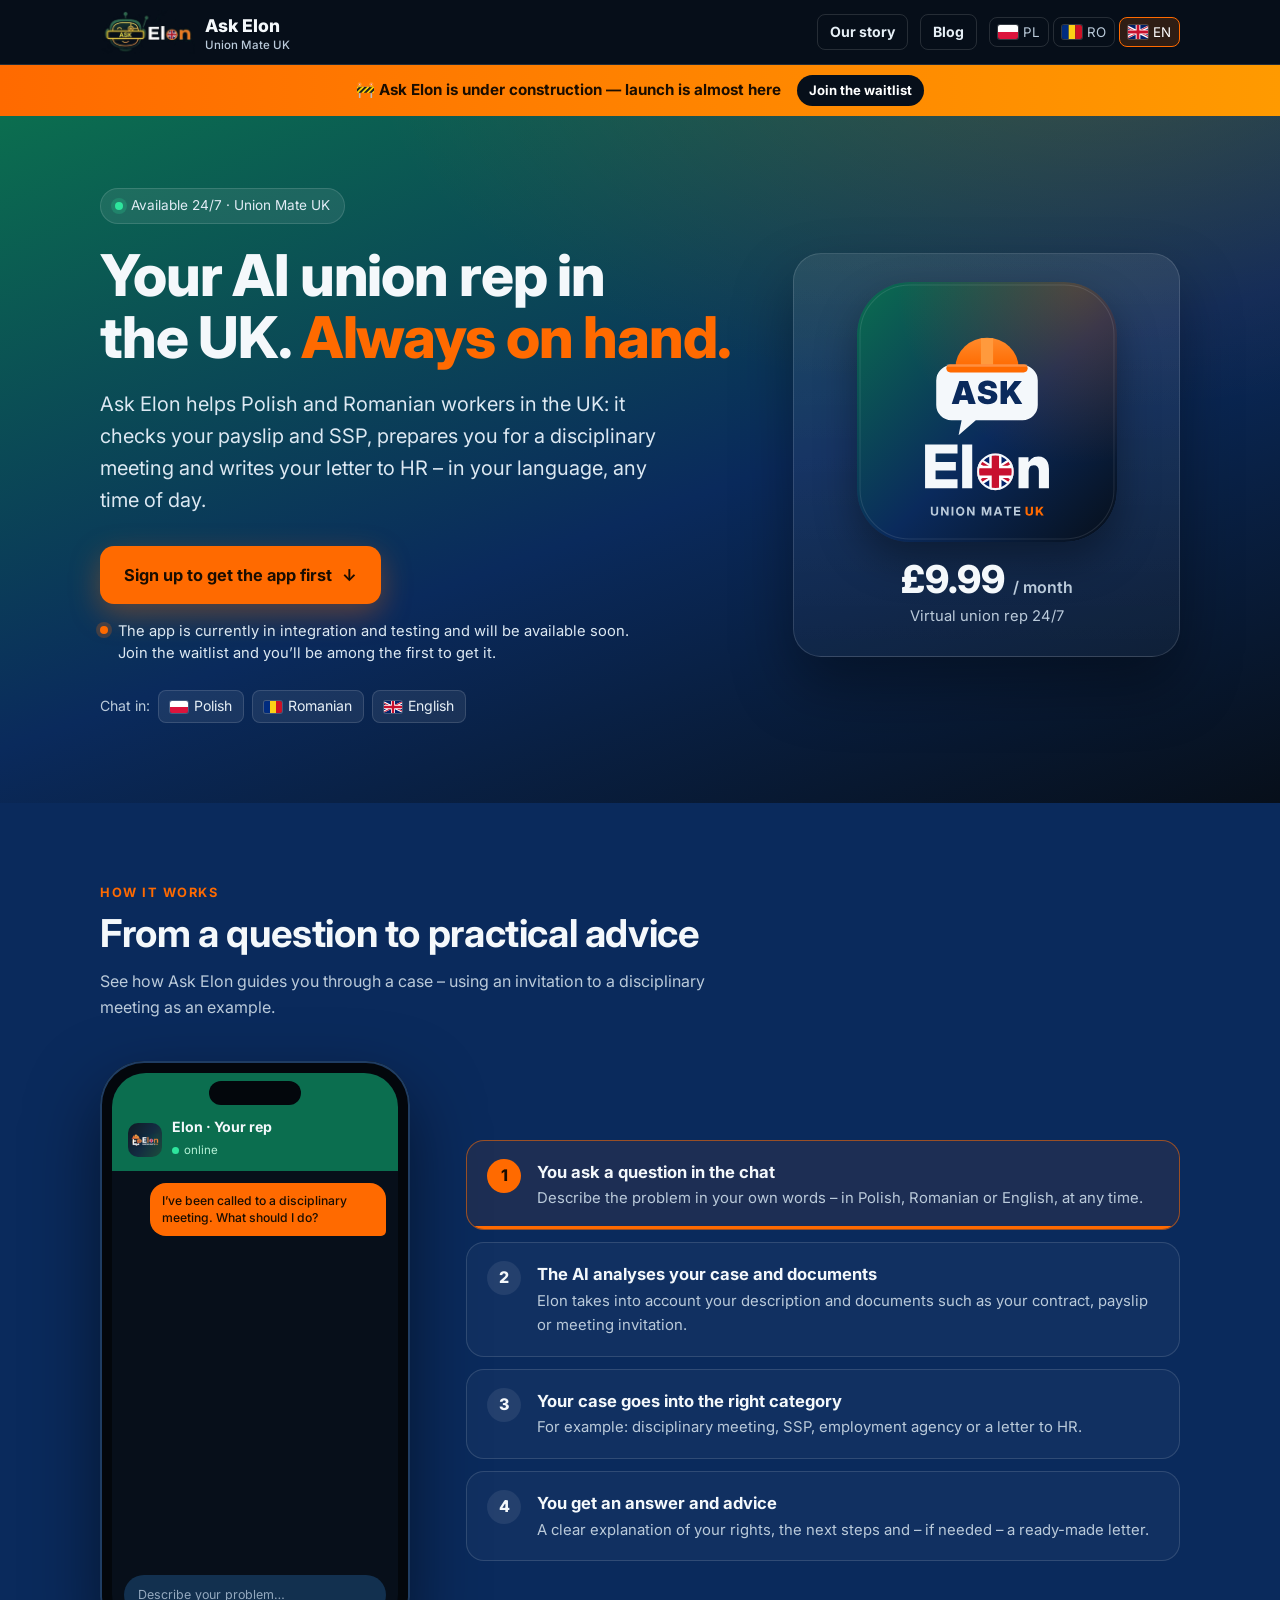
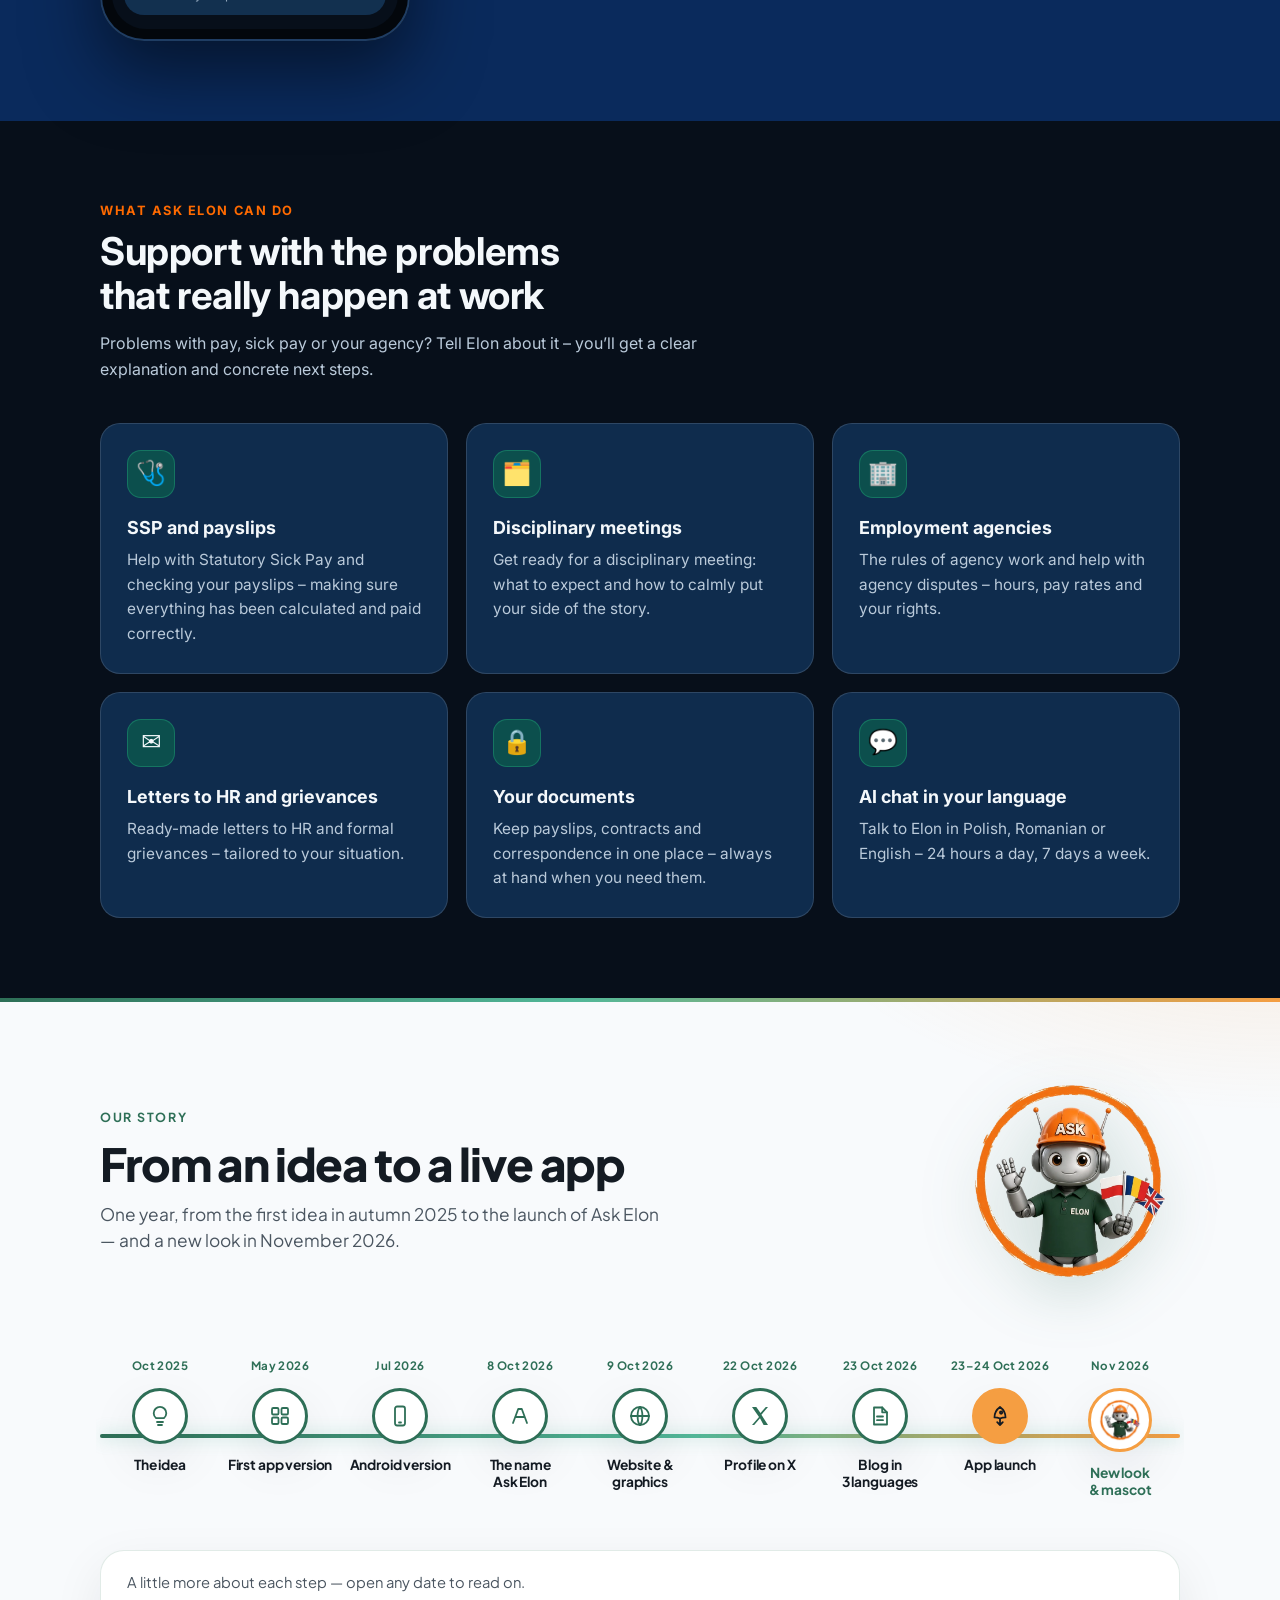
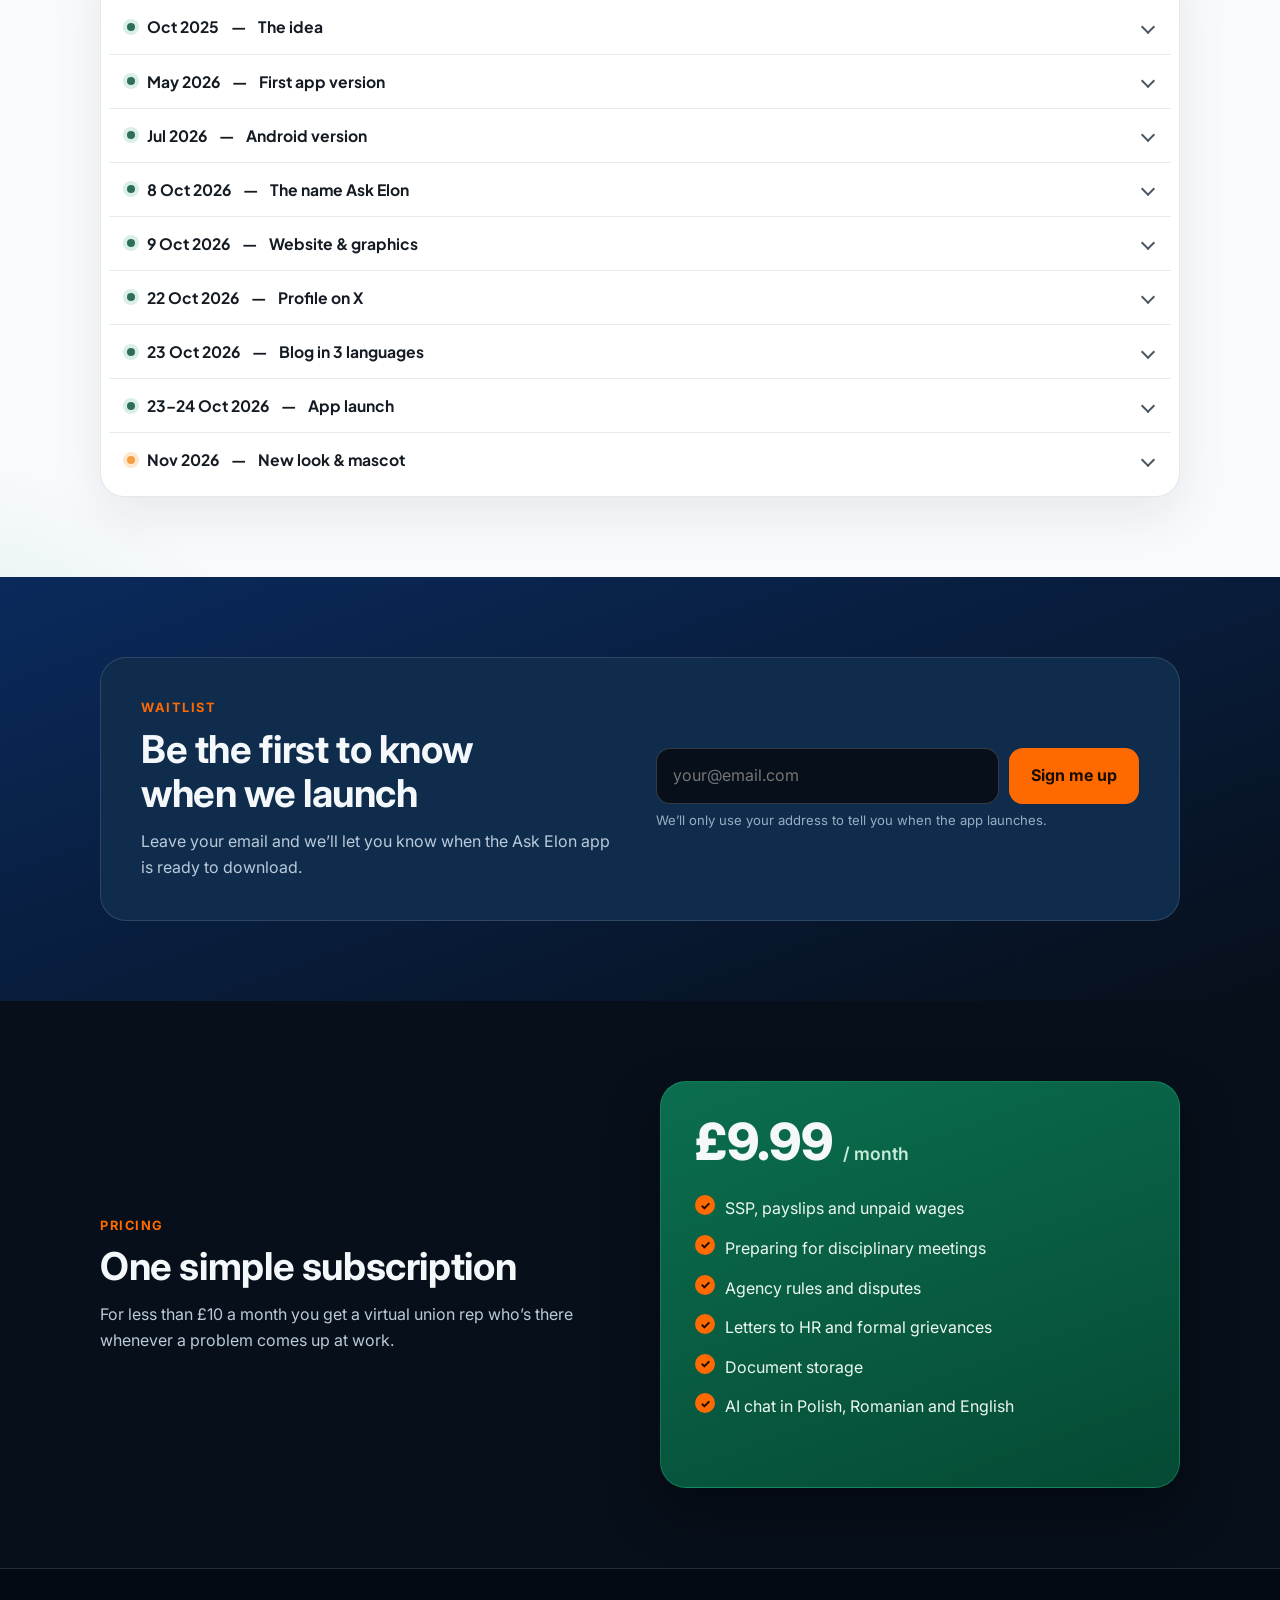
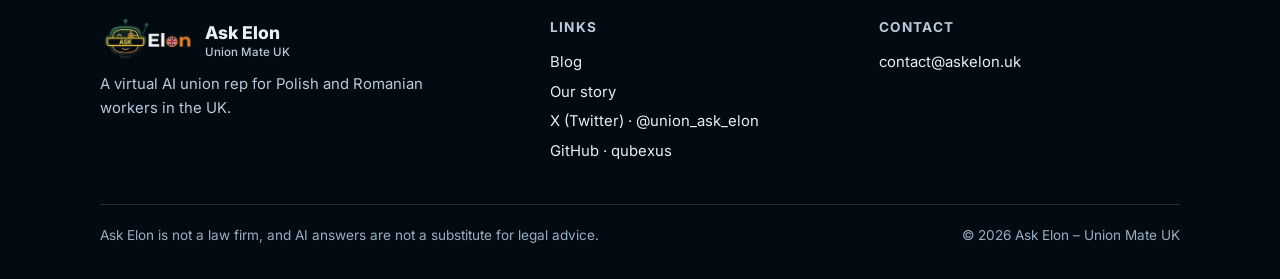
==== commit 82fa5c64: "Nasza historia: tymczasowo ukryty przycisk „Open the Ask Elon app” (zakomentowany w HTML, łatwy do p" ====
--- a/index.html
+++ b/index.html
@@ -425,9 +425,11 @@
   </details>
   </div>
 
+  <!-- TEMPORARILY HIDDEN (18.11.2026, at Piotr's request): "Open the Ask Elon app" button. To restore, uncomment:
   <div class="hist-cta">
    <a class="hist-app" href="https://app.askelon.uk" data-i18n="hist.cta">Open the Ask Elon app</a>
   </div>
+  -->
  </div>
 </section>
 
